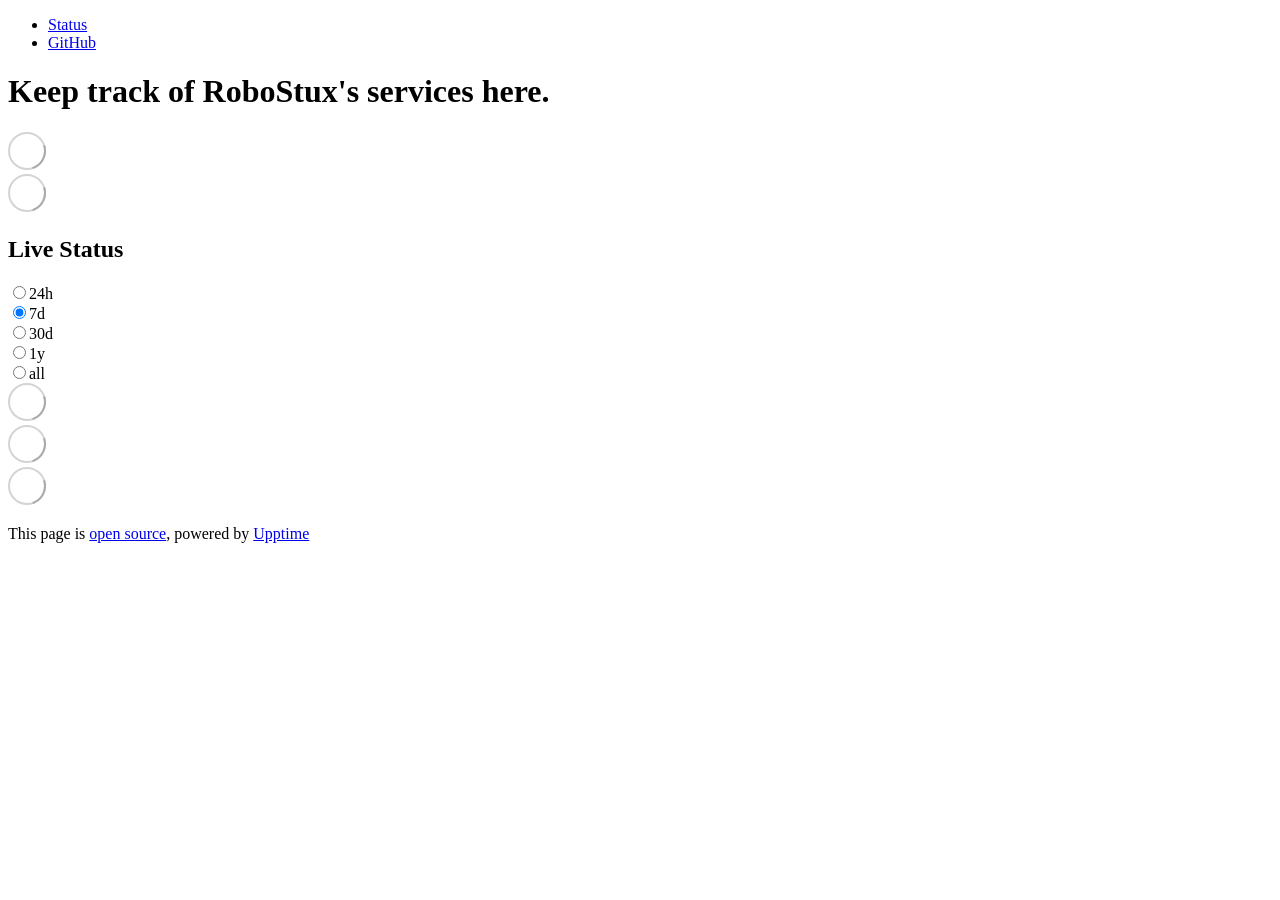
==== index.html @ 12361754 "deploy: b107f93c0b8b0681daf79c6cf3192566655a6060" ====
<!DOCTYPE html> <html lang=en> <head> <meta charset=utf-8> <meta content="width=device-width,initial-scale=1" name=viewport> <meta content=#333333 name=theme-color> <base href=/ > <link href=manifest.json rel=manifest crossorigin=use-credentials> <script>__SAPPER__={baseUrl:"",preloaded:[void 0,{}]};if('serviceWorker' in navigator)navigator.serviceWorker.register('/service-worker.js');(function(){try{eval("async function x(){}");var main="/client/client.5adba49a.js"}catch(e){main="/client/legacy/client.09b013ff.js"};var s=document.createElement("script");try{new Function("if(0)import('')")();s.src=main;s.type="module";s.crossOrigin="use-credentials";}catch(e){s.src="/client/shimport@2.0.5.js";s.setAttribute("data-main",main);}document.head.appendChild(s);}());</script> <link href=client/client-31a52aa5.css rel=stylesheet><link href=client/createOctokit-a85f76c7.css rel=stylesheet><link href=client/index-b0b6455a.css rel=stylesheet> <title>RoboStux Status</title> <script>// If `prefers-color-scheme` is not supported, fall back to light mode.
      // In this case, light.css will be downloaded with `highest` priority.
      if (typeof window !== "undefined" && typeof document !== "undefined" && "matchMedia" in window && window.matchMedia('(prefers-color-scheme: dark)').media === 'not all') {
        document.documentElement.style.display = 'none';
        document.head.insertAdjacentHTML(
          'beforeend',
          '<link rel="stylesheet" href={`${config.path}/themes/light.css`} onload="document.documentElement.style.display = \'\'">',
        );
      } </script> <link href=https://status.robo.st/themes/light.css rel=stylesheet media=(prefers-color-scheme:light)> <link href=https://status.robo.st/themes/dark.css rel=stylesheet media=(prefers-color-scheme:dark)><link href=https://status.robo.st/global.css rel=stylesheet><link href=https://raw.githubusercontent.com/upptime/upptime/master/assets/upptime-icon.svg rel=icon type=image/svg><link href=/logo-192.png rel=icon type=image/png> <link href=/client/client.5adba49a.js rel=modulepreload as=script crossorigin=use-credentials><link href=/client/client-31a52aa5.css rel=preload as=style><link href=/client/index.d46e1d52.js rel=modulepreload as=script crossorigin=use-credentials><link href=/client/createOctokit.42aec41c.js rel=modulepreload as=script crossorigin=use-credentials><link href=/client/inject_styles.803b7e80.js rel=modulepreload as=script crossorigin=use-credentials><link href=/client/createOctokit-a85f76c7.css rel=preload as=style><link href=/client/index-b0b6455a.css rel=preload as=style></head> <body> <div id=sapper> <nav class=svelte-a08hsz><div class="svelte-a08hsz container"> <ul class=svelte-a08hsz><li><a href=/ class=svelte-a08hsz target=_self aria-current=page>Status</a> <li><a href=https://github.com/RoboStux/Status class=svelte-a08hsz target=_self>GitHub</a> </li> </ul></div> </nav> <main class=container> <header class=svelte-ngkazm><h1>Keep track of RoboStux's services here.</h1> </header> <section class=svelte-8lnl4f><div class="svelte-68jxue loading"><svg class=svelte-68jxue height=38 stroke=#aaa width=38 xmlns=http://www.w3.org/2000/svg><g fill=none fill-rule=evenodd><g stroke-width=2 transform="translate(1 1)"><circle cx=18 cy=18 r=18 stroke-opacity=.5></circle><path d="M36 18c0-9.94-8.06-18-18-18"><animateTransform attributeName=transform dur=1s from="0 18 18" repeatCount=indefinite to="360 18 18" type=rotate></animateTransform></path></g></g></svg></div> </section> <section class=svelte-8lnl4f><div class="svelte-68jxue loading"><svg class=svelte-68jxue height=38 stroke=#aaa width=38 xmlns=http://www.w3.org/2000/svg><g fill=none fill-rule=evenodd><g stroke-width=2 transform="translate(1 1)"><circle cx=18 cy=18 r=18 stroke-opacity=.5></circle><path d="M36 18c0-9.94-8.06-18-18-18"><animateTransform attributeName=transform dur=1s from="0 18 18" repeatCount=indefinite to="360 18 18" type=rotate></animateTransform></path></g></g></svg></div> </section> <div class="svelte-fqsq6s f changed"><h2>Live Status</h2> <form class="svelte-fqsq6s f r"><div><input class=svelte-fqsq6s id=data_day name=d type=radio value=day><label class=svelte-fqsq6s for=data_day>24h</label></div> <div><input class=svelte-fqsq6s id=data_week name=d type=radio value=week checked><label class=svelte-fqsq6s for=data_week>7d</label></div> <div><input class=svelte-fqsq6s id=data_month name=d type=radio value=month><label class=svelte-fqsq6s for=data_month>30d</label></div> <div><input class=svelte-fqsq6s id=data_year name=d type=radio value=year><label class=svelte-fqsq6s for=data_year>1y</label></div> <div><input class=svelte-fqsq6s id=data_all name=d type=radio value=all><label class=svelte-fqsq6s for=data_all>all</label></div></form></div> <section class="svelte-fqsq6s live-status"><div class="svelte-68jxue loading"><svg class=svelte-68jxue height=38 stroke=#aaa width=38 xmlns=http://www.w3.org/2000/svg><g fill=none fill-rule=evenodd><g stroke-width=2 transform="translate(1 1)"><circle cx=18 cy=18 r=18 stroke-opacity=.5></circle><path d="M36 18c0-9.94-8.06-18-18-18"><animateTransform attributeName=transform dur=1s from="0 18 18" repeatCount=indefinite to="360 18 18" type=rotate></animateTransform></path></g></g></svg></div> </section> <section><div class="svelte-68jxue loading"><svg class=svelte-68jxue height=38 stroke=#aaa width=38 xmlns=http://www.w3.org/2000/svg><g fill=none fill-rule=evenodd><g stroke-width=2 transform="translate(1 1)"><circle cx=18 cy=18 r=18 stroke-opacity=.5></circle><path d="M36 18c0-9.94-8.06-18-18-18"><animateTransform attributeName=transform dur=1s from="0 18 18" repeatCount=indefinite to="360 18 18" type=rotate></animateTransform></path></g></g></svg></div> </section> <section><div class="svelte-68jxue loading"><svg class=svelte-68jxue height=38 stroke=#aaa width=38 xmlns=http://www.w3.org/2000/svg><g fill=none fill-rule=evenodd><g stroke-width=2 transform="translate(1 1)"><circle cx=18 cy=18 r=18 stroke-opacity=.5></circle><path d="M36 18c0-9.94-8.06-18-18-18"><animateTransform attributeName=transform dur=1s from="0 18 18" repeatCount=indefinite to="360 18 18" type=rotate></animateTransform></path></g></g></svg></div></section></main> <footer class=svelte-jbr799><p>This page is <a href=https://github.com/RoboStux/Status>open source</a>, powered by <a href=https://upptime.js.org>Upptime</a></p> </footer></div> <script> try {
        if (typeof window !== "undefined" && window.navigator && navigator.serviceWorker) {
          navigator.serviceWorker.getRegistrations().then(function (registrations) {
            for (let registration of registrations) {
              registration.unregister();
            }
          });
        }
        if (typeof window !== "undefined" && "caches" in window) {
          caches.keys().then(function (keyList) {
            return Promise.all(
              keyList.map(function (key) {
                return caches.delete(key);
              })
            );
          });
        }
      } catch (error) {} </script>
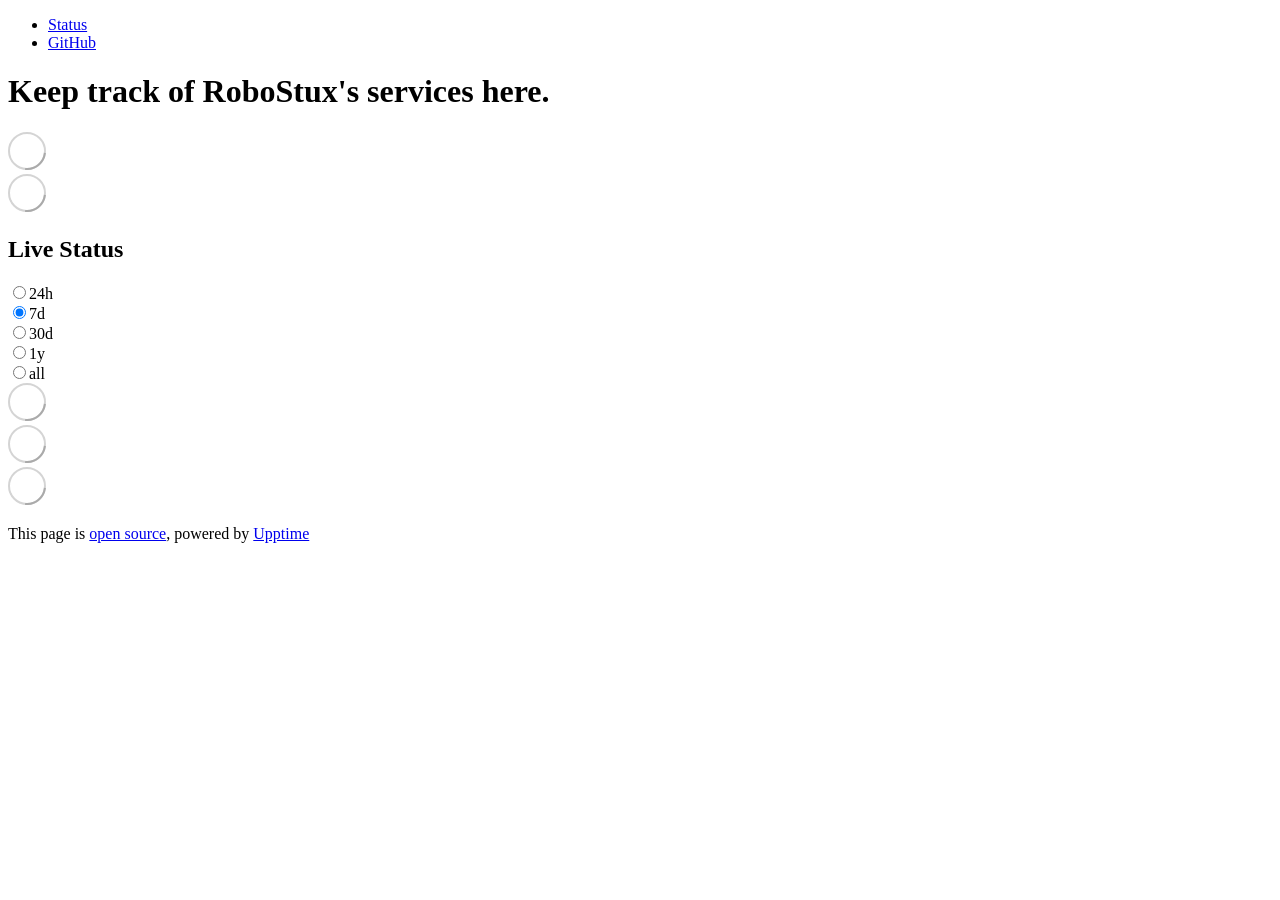
==== commit 74ba68cd: "deploy: e45d8a675919cbad58d8016c31dd81f20baa9544" ====
--- a/index.html
+++ b/index.html
@@ -1,4 +1,4 @@
-<!DOCTYPE html> <html lang=en> <head> <meta charset=utf-8> <meta content="width=device-width,initial-scale=1" name=viewport> <meta content=#333333 name=theme-color> <base href=/ > <link href=manifest.json rel=manifest crossorigin=use-credentials> <script>__SAPPER__={baseUrl:"",preloaded:[void 0,{}]};if('serviceWorker' in navigator)navigator.serviceWorker.register('/service-worker.js');(function(){try{eval("async function x(){}");var main="/client/client.5adba49a.js"}catch(e){main="/client/legacy/client.09b013ff.js"};var s=document.createElement("script");try{new Function("if(0)import('')")();s.src=main;s.type="module";s.crossOrigin="use-credentials";}catch(e){s.src="/client/shimport@2.0.5.js";s.setAttribute("data-main",main);}document.head.appendChild(s);}());</script> <link href=client/client-31a52aa5.css rel=stylesheet><link href=client/createOctokit-a85f76c7.css rel=stylesheet><link href=client/index-b0b6455a.css rel=stylesheet> <title>RoboStux Status</title> <script>// If `prefers-color-scheme` is not supported, fall back to light mode.
+<!DOCTYPE html> <html lang=en> <head> <meta charset=utf-8> <meta content="width=device-width,initial-scale=1" name=viewport> <meta content=#333333 name=theme-color> <base href=/ > <link href=manifest.json rel=manifest crossorigin=use-credentials> <script>__SAPPER__={baseUrl:"",preloaded:[void 0,{}]};if('serviceWorker' in navigator)navigator.serviceWorker.register('/service-worker.js');(function(){try{eval("async function x(){}");var main="/client/client.aa50fcfb.js"}catch(e){main="/client/legacy/client.f6a765f2.js"};var s=document.createElement("script");try{new Function("if(0)import('')")();s.src=main;s.type="module";s.crossOrigin="use-credentials";}catch(e){s.src="/client/shimport@2.0.5.js";s.setAttribute("data-main",main);}document.head.appendChild(s);}());</script> <link href=client/client-31a52aa5.css rel=stylesheet><link href=client/createOctokit-a85f76c7.css rel=stylesheet><link href=client/index-b0b6455a.css rel=stylesheet> <title>RoboStux Status</title> <script>// If `prefers-color-scheme` is not supported, fall back to light mode.
       // In this case, light.css will be downloaded with `highest` priority.
       if (typeof window !== "undefined" && typeof document !== "undefined" && "matchMedia" in window && window.matchMedia('(prefers-color-scheme: dark)').media === 'not all') {
         document.documentElement.style.display = 'none';
@@ -6,7 +6,7 @@
           'beforeend',
           '<link rel="stylesheet" href={`${config.path}/themes/light.css`} onload="document.documentElement.style.display = \'\'">',
         );
-      } </script> <link href=https://status.robo.st/themes/light.css rel=stylesheet media=(prefers-color-scheme:light)> <link href=https://status.robo.st/themes/dark.css rel=stylesheet media=(prefers-color-scheme:dark)><link href=https://status.robo.st/global.css rel=stylesheet><link href=https://raw.githubusercontent.com/upptime/upptime/master/assets/upptime-icon.svg rel=icon type=image/svg><link href=/logo-192.png rel=icon type=image/png> <link href=/client/client.5adba49a.js rel=modulepreload as=script crossorigin=use-credentials><link href=/client/client-31a52aa5.css rel=preload as=style><link href=/client/index.d46e1d52.js rel=modulepreload as=script crossorigin=use-credentials><link href=/client/createOctokit.42aec41c.js rel=modulepreload as=script crossorigin=use-credentials><link href=/client/inject_styles.803b7e80.js rel=modulepreload as=script crossorigin=use-credentials><link href=/client/createOctokit-a85f76c7.css rel=preload as=style><link href=/client/index-b0b6455a.css rel=preload as=style></head> <body> <div id=sapper> <nav class=svelte-a08hsz><div class="svelte-a08hsz container"> <ul class=svelte-a08hsz><li><a href=/ class=svelte-a08hsz target=_self aria-current=page>Status</a> <li><a href=https://github.com/RoboStux/Status class=svelte-a08hsz target=_self>GitHub</a> </li> </ul></div> </nav> <main class=container> <header class=svelte-ngkazm><h1>Keep track of RoboStux's services here.</h1> </header> <section class=svelte-8lnl4f><div class="svelte-68jxue loading"><svg class=svelte-68jxue height=38 stroke=#aaa width=38 xmlns=http://www.w3.org/2000/svg><g fill=none fill-rule=evenodd><g stroke-width=2 transform="translate(1 1)"><circle cx=18 cy=18 r=18 stroke-opacity=.5></circle><path d="M36 18c0-9.94-8.06-18-18-18"><animateTransform attributeName=transform dur=1s from="0 18 18" repeatCount=indefinite to="360 18 18" type=rotate></animateTransform></path></g></g></svg></div> </section> <section class=svelte-8lnl4f><div class="svelte-68jxue loading"><svg class=svelte-68jxue height=38 stroke=#aaa width=38 xmlns=http://www.w3.org/2000/svg><g fill=none fill-rule=evenodd><g stroke-width=2 transform="translate(1 1)"><circle cx=18 cy=18 r=18 stroke-opacity=.5></circle><path d="M36 18c0-9.94-8.06-18-18-18"><animateTransform attributeName=transform dur=1s from="0 18 18" repeatCount=indefinite to="360 18 18" type=rotate></animateTransform></path></g></g></svg></div> </section> <div class="svelte-fqsq6s f changed"><h2>Live Status</h2> <form class="svelte-fqsq6s f r"><div><input class=svelte-fqsq6s id=data_day name=d type=radio value=day><label class=svelte-fqsq6s for=data_day>24h</label></div> <div><input class=svelte-fqsq6s id=data_week name=d type=radio value=week checked><label class=svelte-fqsq6s for=data_week>7d</label></div> <div><input class=svelte-fqsq6s id=data_month name=d type=radio value=month><label class=svelte-fqsq6s for=data_month>30d</label></div> <div><input class=svelte-fqsq6s id=data_year name=d type=radio value=year><label class=svelte-fqsq6s for=data_year>1y</label></div> <div><input class=svelte-fqsq6s id=data_all name=d type=radio value=all><label class=svelte-fqsq6s for=data_all>all</label></div></form></div> <section class="svelte-fqsq6s live-status"><div class="svelte-68jxue loading"><svg class=svelte-68jxue height=38 stroke=#aaa width=38 xmlns=http://www.w3.org/2000/svg><g fill=none fill-rule=evenodd><g stroke-width=2 transform="translate(1 1)"><circle cx=18 cy=18 r=18 stroke-opacity=.5></circle><path d="M36 18c0-9.94-8.06-18-18-18"><animateTransform attributeName=transform dur=1s from="0 18 18" repeatCount=indefinite to="360 18 18" type=rotate></animateTransform></path></g></g></svg></div> </section> <section><div class="svelte-68jxue loading"><svg class=svelte-68jxue height=38 stroke=#aaa width=38 xmlns=http://www.w3.org/2000/svg><g fill=none fill-rule=evenodd><g stroke-width=2 transform="translate(1 1)"><circle cx=18 cy=18 r=18 stroke-opacity=.5></circle><path d="M36 18c0-9.94-8.06-18-18-18"><animateTransform attributeName=transform dur=1s from="0 18 18" repeatCount=indefinite to="360 18 18" type=rotate></animateTransform></path></g></g></svg></div> </section> <section><div class="svelte-68jxue loading"><svg class=svelte-68jxue height=38 stroke=#aaa width=38 xmlns=http://www.w3.org/2000/svg><g fill=none fill-rule=evenodd><g stroke-width=2 transform="translate(1 1)"><circle cx=18 cy=18 r=18 stroke-opacity=.5></circle><path d="M36 18c0-9.94-8.06-18-18-18"><animateTransform attributeName=transform dur=1s from="0 18 18" repeatCount=indefinite to="360 18 18" type=rotate></animateTransform></path></g></g></svg></div></section></main> <footer class=svelte-jbr799><p>This page is <a href=https://github.com/RoboStux/Status>open source</a>, powered by <a href=https://upptime.js.org>Upptime</a></p> </footer></div> <script> try {
+      } </script> <link href=https://status.robo.st/themes/light.css rel=stylesheet media=(prefers-color-scheme:light)> <link href=https://status.robo.st/themes/dark.css rel=stylesheet media=(prefers-color-scheme:dark)><link href=https://status.robo.st/global.css rel=stylesheet><link href=https://raw.githubusercontent.com/upptime/upptime/master/assets/upptime-icon.svg rel=icon type=image/svg><link href=/logo-192.png rel=icon type=image/png> <link href=/client/client.aa50fcfb.js rel=modulepreload as=script crossorigin=use-credentials><link href=/client/client-31a52aa5.css rel=preload as=style><link href=/client/index.85b0f73d.js rel=modulepreload as=script crossorigin=use-credentials><link href=/client/createOctokit.2bb33832.js rel=modulepreload as=script crossorigin=use-credentials><link href=/client/inject_styles.803b7e80.js rel=modulepreload as=script crossorigin=use-credentials><link href=/client/createOctokit-a85f76c7.css rel=preload as=style><link href=/client/index-b0b6455a.css rel=preload as=style></head> <body> <div id=sapper> <nav class=svelte-a08hsz><div class="svelte-a08hsz container"> <ul class=svelte-a08hsz><li><a href=/ class=svelte-a08hsz target=_self aria-current=page>Status</a> <li><a href=https://github.com/RoboStux/Status class=svelte-a08hsz target=_self>GitHub</a> </li> </ul></div> </nav> <main class=container> <header class=svelte-ngkazm><h1>Keep track of RoboStux's services here.</h1> </header> <section class=svelte-8lnl4f><div class="svelte-68jxue loading"><svg class=svelte-68jxue height=38 stroke=#aaa width=38 xmlns=http://www.w3.org/2000/svg><g fill=none fill-rule=evenodd><g stroke-width=2 transform="translate(1 1)"><circle cx=18 cy=18 r=18 stroke-opacity=.5></circle><path d="M36 18c0-9.94-8.06-18-18-18"><animateTransform attributeName=transform dur=1s from="0 18 18" repeatCount=indefinite to="360 18 18" type=rotate></animateTransform></path></g></g></svg></div> </section> <section class=svelte-8lnl4f><div class="svelte-68jxue loading"><svg class=svelte-68jxue height=38 stroke=#aaa width=38 xmlns=http://www.w3.org/2000/svg><g fill=none fill-rule=evenodd><g stroke-width=2 transform="translate(1 1)"><circle cx=18 cy=18 r=18 stroke-opacity=.5></circle><path d="M36 18c0-9.94-8.06-18-18-18"><animateTransform attributeName=transform dur=1s from="0 18 18" repeatCount=indefinite to="360 18 18" type=rotate></animateTransform></path></g></g></svg></div> </section> <div class="svelte-fqsq6s f changed"><h2>Live Status</h2> <form class="svelte-fqsq6s f r"><div><input class=svelte-fqsq6s id=data_day name=d type=radio value=day><label class=svelte-fqsq6s for=data_day>24h</label></div> <div><input class=svelte-fqsq6s id=data_week name=d type=radio value=week checked><label class=svelte-fqsq6s for=data_week>7d</label></div> <div><input class=svelte-fqsq6s id=data_month name=d type=radio value=month><label class=svelte-fqsq6s for=data_month>30d</label></div> <div><input class=svelte-fqsq6s id=data_year name=d type=radio value=year><label class=svelte-fqsq6s for=data_year>1y</label></div> <div><input class=svelte-fqsq6s id=data_all name=d type=radio value=all><label class=svelte-fqsq6s for=data_all>all</label></div></form></div> <section class="svelte-fqsq6s live-status"><div class="svelte-68jxue loading"><svg class=svelte-68jxue height=38 stroke=#aaa width=38 xmlns=http://www.w3.org/2000/svg><g fill=none fill-rule=evenodd><g stroke-width=2 transform="translate(1 1)"><circle cx=18 cy=18 r=18 stroke-opacity=.5></circle><path d="M36 18c0-9.94-8.06-18-18-18"><animateTransform attributeName=transform dur=1s from="0 18 18" repeatCount=indefinite to="360 18 18" type=rotate></animateTransform></path></g></g></svg></div> </section> <section><div class="svelte-68jxue loading"><svg class=svelte-68jxue height=38 stroke=#aaa width=38 xmlns=http://www.w3.org/2000/svg><g fill=none fill-rule=evenodd><g stroke-width=2 transform="translate(1 1)"><circle cx=18 cy=18 r=18 stroke-opacity=.5></circle><path d="M36 18c0-9.94-8.06-18-18-18"><animateTransform attributeName=transform dur=1s from="0 18 18" repeatCount=indefinite to="360 18 18" type=rotate></animateTransform></path></g></g></svg></div> </section> <section><div class="svelte-68jxue loading"><svg class=svelte-68jxue height=38 stroke=#aaa width=38 xmlns=http://www.w3.org/2000/svg><g fill=none fill-rule=evenodd><g stroke-width=2 transform="translate(1 1)"><circle cx=18 cy=18 r=18 stroke-opacity=.5></circle><path d="M36 18c0-9.94-8.06-18-18-18"><animateTransform attributeName=transform dur=1s from="0 18 18" repeatCount=indefinite to="360 18 18" type=rotate></animateTransform></path></g></g></svg></div></section></main> <footer class=svelte-jbr799><p>This page is <a href=https://github.com/RoboStux/Status>open source</a>, powered by <a href=https://upptime.js.org>Upptime</a></p> </footer></div> <script> try {
         if (typeof window !== "undefined" && window.navigator && navigator.serviceWorker) {
           navigator.serviceWorker.getRegistrations().then(function (registrations) {
             for (let registration of registrations) {
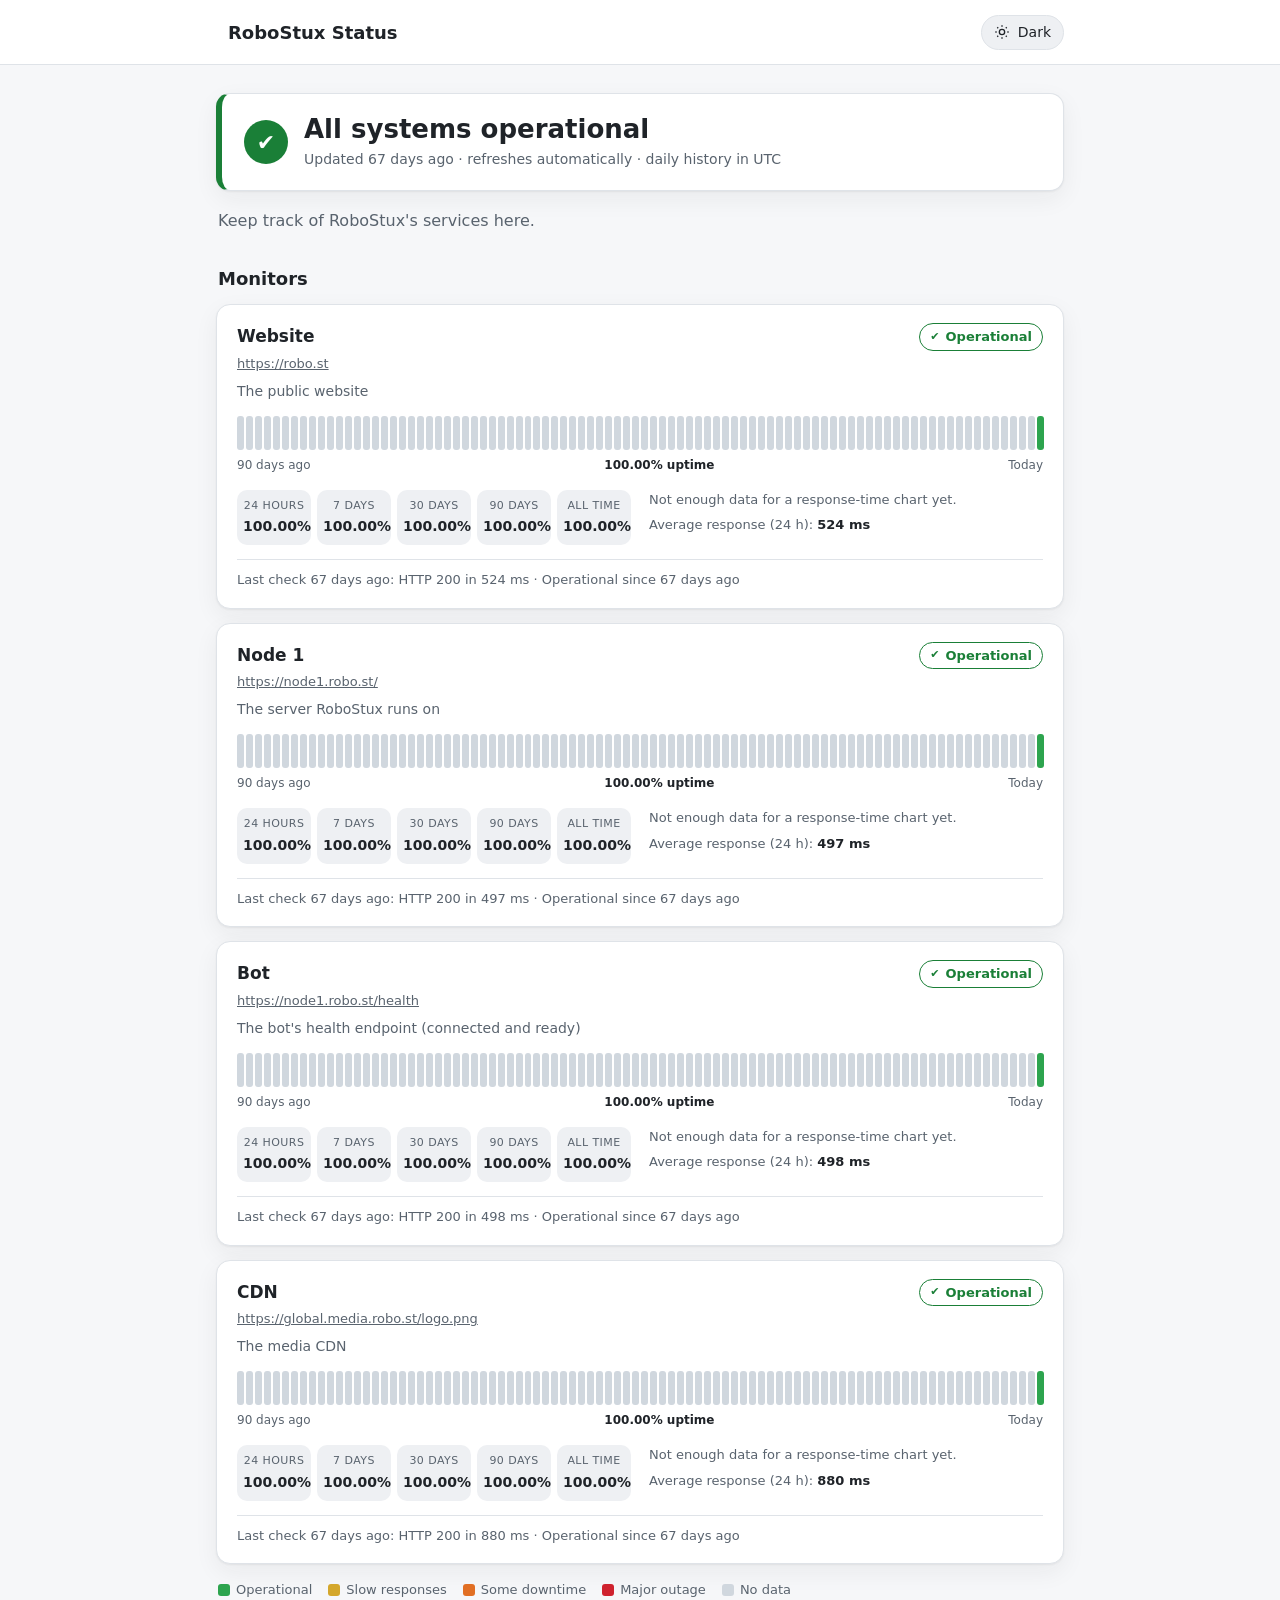
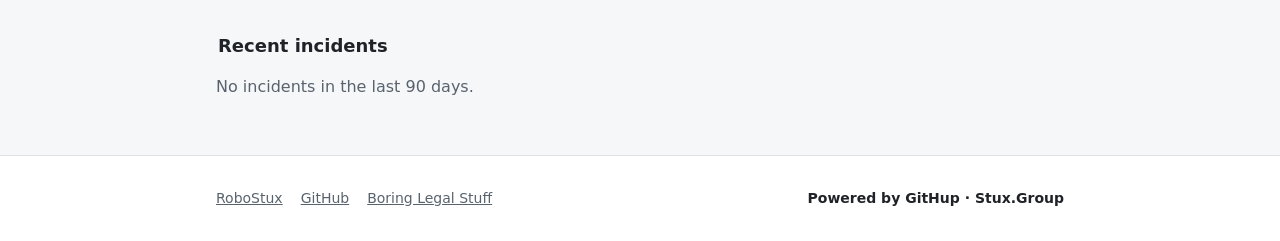
==== commit dcc0a270: "GitHup: publish status page" ====
--- a/index.html
+++ b/index.html
@@ -1,26 +1,1044 @@
-<!DOCTYPE html> <html lang=en> <head> <meta charset=utf-8> <meta content="width=device-width,initial-scale=1" name=viewport> <meta content=#333333 name=theme-color> <base href=/ > <link href=manifest.json rel=manifest crossorigin=use-credentials> <script>__SAPPER__={baseUrl:"",preloaded:[void 0,{}]};if('serviceWorker' in navigator)navigator.serviceWorker.register('/service-worker.js');(function(){try{eval("async function x(){}");var main="/client/client.aa50fcfb.js"}catch(e){main="/client/legacy/client.f6a765f2.js"};var s=document.createElement("script");try{new Function("if(0)import('')")();s.src=main;s.type="module";s.crossOrigin="use-credentials";}catch(e){s.src="/client/shimport@2.0.5.js";s.setAttribute("data-main",main);}document.head.appendChild(s);}());</script> <link href=client/client-31a52aa5.css rel=stylesheet><link href=client/createOctokit-a85f76c7.css rel=stylesheet><link href=client/index-b0b6455a.css rel=stylesheet> <title>RoboStux Status</title> <script>// If `prefers-color-scheme` is not supported, fall back to light mode.
-      // In this case, light.css will be downloaded with `highest` priority.
-      if (typeof window !== "undefined" && typeof document !== "undefined" && "matchMedia" in window && window.matchMedia('(prefers-color-scheme: dark)').media === 'not all') {
-        document.documentElement.style.display = 'none';
-        document.head.insertAdjacentHTML(
-          'beforeend',
-          '<link rel="stylesheet" href={`${config.path}/themes/light.css`} onload="document.documentElement.style.display = \'\'">',
-        );
-      } </script> <link href=https://status.robo.st/themes/light.css rel=stylesheet media=(prefers-color-scheme:light)> <link href=https://status.robo.st/themes/dark.css rel=stylesheet media=(prefers-color-scheme:dark)><link href=https://status.robo.st/global.css rel=stylesheet><link href=https://raw.githubusercontent.com/upptime/upptime/master/assets/upptime-icon.svg rel=icon type=image/svg><link href=/logo-192.png rel=icon type=image/png> <link href=/client/client.aa50fcfb.js rel=modulepreload as=script crossorigin=use-credentials><link href=/client/client-31a52aa5.css rel=preload as=style><link href=/client/index.85b0f73d.js rel=modulepreload as=script crossorigin=use-credentials><link href=/client/createOctokit.2bb33832.js rel=modulepreload as=script crossorigin=use-credentials><link href=/client/inject_styles.803b7e80.js rel=modulepreload as=script crossorigin=use-credentials><link href=/client/createOctokit-a85f76c7.css rel=preload as=style><link href=/client/index-b0b6455a.css rel=preload as=style></head> <body> <div id=sapper> <nav class=svelte-a08hsz><div class="svelte-a08hsz container"> <ul class=svelte-a08hsz><li><a href=/ class=svelte-a08hsz target=_self aria-current=page>Status</a> <li><a href=https://github.com/RoboStux/Status class=svelte-a08hsz target=_self>GitHub</a> </li> </ul></div> </nav> <main class=container> <header class=svelte-ngkazm><h1>Keep track of RoboStux's services here.</h1> </header> <section class=svelte-8lnl4f><div class="svelte-68jxue loading"><svg class=svelte-68jxue height=38 stroke=#aaa width=38 xmlns=http://www.w3.org/2000/svg><g fill=none fill-rule=evenodd><g stroke-width=2 transform="translate(1 1)"><circle cx=18 cy=18 r=18 stroke-opacity=.5></circle><path d="M36 18c0-9.94-8.06-18-18-18"><animateTransform attributeName=transform dur=1s from="0 18 18" repeatCount=indefinite to="360 18 18" type=rotate></animateTransform></path></g></g></svg></div> </section> <section class=svelte-8lnl4f><div class="svelte-68jxue loading"><svg class=svelte-68jxue height=38 stroke=#aaa width=38 xmlns=http://www.w3.org/2000/svg><g fill=none fill-rule=evenodd><g stroke-width=2 transform="translate(1 1)"><circle cx=18 cy=18 r=18 stroke-opacity=.5></circle><path d="M36 18c0-9.94-8.06-18-18-18"><animateTransform attributeName=transform dur=1s from="0 18 18" repeatCount=indefinite to="360 18 18" type=rotate></animateTransform></path></g></g></svg></div> </section> <div class="svelte-fqsq6s f changed"><h2>Live Status</h2> <form class="svelte-fqsq6s f r"><div><input class=svelte-fqsq6s id=data_day name=d type=radio value=day><label class=svelte-fqsq6s for=data_day>24h</label></div> <div><input class=svelte-fqsq6s id=data_week name=d type=radio value=week checked><label class=svelte-fqsq6s for=data_week>7d</label></div> <div><input class=svelte-fqsq6s id=data_month name=d type=radio value=month><label class=svelte-fqsq6s for=data_month>30d</label></div> <div><input class=svelte-fqsq6s id=data_year name=d type=radio value=year><label class=svelte-fqsq6s for=data_year>1y</label></div> <div><input class=svelte-fqsq6s id=data_all name=d type=radio value=all><label class=svelte-fqsq6s for=data_all>all</label></div></form></div> <section class="svelte-fqsq6s live-status"><div class="svelte-68jxue loading"><svg class=svelte-68jxue height=38 stroke=#aaa width=38 xmlns=http://www.w3.org/2000/svg><g fill=none fill-rule=evenodd><g stroke-width=2 transform="translate(1 1)"><circle cx=18 cy=18 r=18 stroke-opacity=.5></circle><path d="M36 18c0-9.94-8.06-18-18-18"><animateTransform attributeName=transform dur=1s from="0 18 18" repeatCount=indefinite to="360 18 18" type=rotate></animateTransform></path></g></g></svg></div> </section> <section><div class="svelte-68jxue loading"><svg class=svelte-68jxue height=38 stroke=#aaa width=38 xmlns=http://www.w3.org/2000/svg><g fill=none fill-rule=evenodd><g stroke-width=2 transform="translate(1 1)"><circle cx=18 cy=18 r=18 stroke-opacity=.5></circle><path d="M36 18c0-9.94-8.06-18-18-18"><animateTransform attributeName=transform dur=1s from="0 18 18" repeatCount=indefinite to="360 18 18" type=rotate></animateTransform></path></g></g></svg></div> </section> <section><div class="svelte-68jxue loading"><svg class=svelte-68jxue height=38 stroke=#aaa width=38 xmlns=http://www.w3.org/2000/svg><g fill=none fill-rule=evenodd><g stroke-width=2 transform="translate(1 1)"><circle cx=18 cy=18 r=18 stroke-opacity=.5></circle><path d="M36 18c0-9.94-8.06-18-18-18"><animateTransform attributeName=transform dur=1s from="0 18 18" repeatCount=indefinite to="360 18 18" type=rotate></animateTransform></path></g></g></svg></div></section></main> <footer class=svelte-jbr799><p>This page is <a href=https://github.com/RoboStux/Status>open source</a>, powered by <a href=https://upptime.js.org>Upptime</a></p> </footer></div> <script> try {
-        if (typeof window !== "undefined" && window.navigator && navigator.serviceWorker) {
-          navigator.serviceWorker.getRegistrations().then(function (registrations) {
-            for (let registration of registrations) {
-              registration.unregister();
-            }
-          });
-        }
-        if (typeof window !== "undefined" && "caches" in window) {
-          caches.keys().then(function (keyList) {
-            return Promise.all(
-              keyList.map(function (key) {
-                return caches.delete(key);
-              })
-            );
-          });
-        }
-      } catch (error) {} </script> +<!doctype html>
+<html lang="en">
+<head>
+<meta charset="utf-8">
+<meta name="viewport" content="width=device-width, initial-scale=1">
+<meta http-equiv="Content-Security-Policy" content="default-src 'none'; img-src 'self' https: data:; style-src 'unsafe-inline'; script-src 'unsafe-inline'; connect-src 'self' https://raw.githubusercontent.com; base-uri 'none'; form-action 'none'">
+<title>RoboStux Status</title>
+<meta name="description" content="Keep track of RoboStux&#x27;s services here.">
+<meta name="theme-color" content="#a349a4">
+<meta name="generator" content="GitHup 1.0.0">
+<link rel="icon" href="https://global.media.robo.st/icon.png">
+<script>(function(){try{var t=localStorage.getItem('githup-theme');if(t==='light'||t==='dark')document.documentElement.setAttribute('data-theme',t);}catch(e){}})();</script>
+<style>
+:root{
+  --bg:#f6f7f9; --bg-soft:#eef0f3; --card:#ffffff; --border:#dfe3e8; --text:#1f2328; --muted:#59636e;
+  --accent:#a349a4; --accent-strong:#a349a4; --on-accent:#ffffff; --accent-soft:#f0e2f0;
+  --up:#1a7f37; --degraded:#9a6700; --down:#cf222e; --unknown:#6e7781;
+  --lvl-ok:#2da44e; --lvl-degraded:#d4a72c; --lvl-minor:#e16f24; --lvl-major:#cf222e; --lvl-none:#d0d7de;
+  --shadow:0 1px 2px rgba(31,35,40,.06), 0 8px 24px rgba(31,35,40,.06);
+  --radius:14px; color-scheme: light;
+  --font: system-ui, -apple-system, "Segoe UI", Roboto, "Helvetica Neue", Arial, sans-serif;
+}
+@media (prefers-color-scheme: dark){ :root:not([data-theme="light"]){ 
+  --bg:#0d1117; --bg-soft:#151b23; --card:#161b22; --border:#2a313c; --text:#e6edf3; --muted:#9198a1;
+  --accent:#b56db6; --accent-strong:#b56db6; --on-accent:#111111; --accent-soft:#392d43;
+  --up:#3fb950; --degraded:#d29922; --down:#f85149; --unknown:#8b949e;
+  --lvl-ok:#2ea043; --lvl-degraded:#bb8009; --lvl-minor:#db6d28; --lvl-major:#da3633; --lvl-none:#30363d;
+  --shadow:0 1px 0 rgba(255,255,255,.03), 0 8px 24px rgba(0,0,0,.35);
+  color-scheme: dark;
+ } }
+:root[data-theme="dark"]{ 
+  --bg:#0d1117; --bg-soft:#151b23; --card:#161b22; --border:#2a313c; --text:#e6edf3; --muted:#9198a1;
+  --accent:#b56db6; --accent-strong:#b56db6; --on-accent:#111111; --accent-soft:#392d43;
+  --up:#3fb950; --degraded:#d29922; --down:#f85149; --unknown:#8b949e;
+  --lvl-ok:#2ea043; --lvl-degraded:#bb8009; --lvl-minor:#db6d28; --lvl-major:#da3633; --lvl-none:#30363d;
+  --shadow:0 1px 0 rgba(255,255,255,.03), 0 8px 24px rgba(0,0,0,.35);
+  color-scheme: dark;
+ }
+*,*::before,*::after{box-sizing:border-box}
+html{-webkit-text-size-adjust:100%}
+body{margin:0;background:var(--bg);color:var(--text);font:16px/1.5 var(--font);min-height:100vh;display:flex;flex-direction:column}
+a{color:var(--accent-strong)}
+a:hover{text-decoration-thickness:2px}
+:focus-visible{outline:3px solid var(--accent);outline-offset:2px;border-radius:4px}
+.sr-only{position:absolute;width:1px;height:1px;padding:0;margin:-1px;overflow:hidden;clip:rect(0,0,0,0);white-space:nowrap;border:0}
+.skip{position:absolute;left:-999px;top:8px;background:var(--card);color:var(--text);padding:8px 12px;border-radius:8px;z-index:10}
+.skip:focus{left:8px}
+.wrap{width:100%;max-width:880px;margin:0 auto;padding:0 16px}
+.dev-banner{background:repeating-linear-gradient(135deg,#ffd33d,#ffd33d 12px,#f0b400 12px,#f0b400 24px);color:#1f2328;text-align:center;font-weight:700;font-size:14px;padding:6px 16px}
+.top{border-bottom:1px solid var(--border);background:var(--card)}
+.top .wrap{display:flex;align-items:center;justify-content:space-between;gap:12px;min-height:64px}
+.brand{display:flex;align-items:center;gap:12px;color:var(--text);text-decoration:none;font-weight:700;font-size:18px;min-width:0}
+.brand img{height:36px;width:auto;max-width:180px;object-fit:contain}
+.brand span{overflow:hidden;text-overflow:ellipsis;white-space:nowrap}
+.theme-toggle{display:inline-flex;align-items:center;gap:8px;border:1px solid var(--border);background:var(--bg-soft);color:var(--text);border-radius:999px;padding:6px 12px;font:inherit;font-size:14px;cursor:pointer}
+.theme-toggle:hover{border-color:var(--accent)}
+.theme-toggle svg{width:16px;height:16px}
+main.wrap{flex:1;padding-top:28px;padding-bottom:40px}
+.hero{display:flex;align-items:center;gap:16px;padding:20px 22px;border-radius:var(--radius);background:var(--card);border:1px solid var(--border);box-shadow:var(--shadow);border-left:6px solid var(--unknown)}
+.hero h1{margin:0;font-size:clamp(20px,3.6vw,26px);line-height:1.2}
+.hero p{margin:4px 0 0;color:var(--muted);font-size:14px}
+.hero-icon{flex:none;display:grid;place-items:center;width:44px;height:44px;border-radius:50%;color:#fff;font-size:22px;background:var(--unknown)}
+.hero.st-up{border-left-color:var(--up)} .hero.st-up .hero-icon{background:var(--up)}
+.hero.st-degraded,.hero.st-partial{border-left-color:var(--degraded)} .hero.st-degraded .hero-icon,.hero.st-partial .hero-icon{background:var(--degraded)}
+.hero.st-down{border-left-color:var(--down)} .hero.st-down .hero-icon{background:var(--down)}
+.intro{color:var(--muted);margin:18px 2px 0}
+h2{font-size:18px;margin:32px 2px 12px}
+.monitors,.inc-list{list-style:none;margin:0;padding:0;display:grid;gap:14px}
+.card{background:var(--card);border:1px solid var(--border);border-radius:var(--radius);padding:18px 20px;box-shadow:var(--shadow)}
+.card-head{display:flex;align-items:center;justify-content:space-between;gap:12px;flex-wrap:wrap}
+.card h3{margin:0;font-size:17px}
+.m-url{display:inline-block;margin-top:2px;color:var(--muted);font-size:13px;word-break:break-all}
+.m-desc{margin:6px 0 0;color:var(--muted);font-size:14px}
+.m-incident{margin:8px 0 0;font-size:14px;font-weight:600}
+.m-incident a{color:var(--down)}
+.pill{display:inline-flex;align-items:center;gap:6px;font-size:13px;font-weight:600;padding:3px 10px;border-radius:999px;border:1px solid currentColor;white-space:nowrap}
+.pill.st-up{color:var(--up)} .pill.st-degraded{color:var(--degraded)} .pill.st-down{color:var(--down)} .pill.st-unknown{color:var(--unknown)}
+.pill-icon{font-size:11px}
+.history{margin-top:14px}
+.bars{list-style:none;margin:0;padding:0;display:flex;gap:2px;height:34px;align-items:stretch}
+.bar{flex:1 1 0;min-width:0;border-radius:3px;background:var(--lvl-none);cursor:default;transition:transform .12s ease,opacity .12s}
+.bar:hover,.bar:focus{transform:scaleY(1.12);outline-offset:1px}
+.bar.lvl-ok{background:var(--lvl-ok)} .bar.lvl-degraded{background:var(--lvl-degraded)}
+.bar.lvl-minor{background:var(--lvl-minor)} .bar.lvl-major{background:var(--lvl-major)}
+.bar-scale{display:flex;justify-content:space-between;color:var(--muted);font-size:12px;margin-top:6px}
+.bar-scale-mid{color:var(--text);font-weight:600}
+.card-foot{display:grid;grid-template-columns:1fr 1fr;gap:18px;margin-top:16px;align-items:start}
+.uptimes{display:grid;grid-template-columns:repeat(5,1fr);gap:6px;margin:0}
+.uptimes div{background:var(--bg-soft);border-radius:10px;padding:8px 6px;text-align:center;min-width:0}
+.uptimes dt{font-size:11px;color:var(--muted);text-transform:uppercase;letter-spacing:.04em}
+.uptimes dd{margin:2px 0 0;font-weight:700;font-size:14px;font-variant-numeric:tabular-nums}
+.spark{margin:0}
+.spark svg{display:block;width:100%;height:44px}
+.spark-line{fill:none;stroke:var(--accent);stroke-width:1.8;vector-effect:non-scaling-stroke;stroke-linejoin:round;stroke-linecap:round}
+.spark-area{fill:var(--accent-soft)}
+.spark-dot{fill:var(--accent)}
+.spark figcaption{display:flex;justify-content:space-between;gap:8px;font-size:12px;color:var(--muted);margin-top:4px;flex-wrap:wrap}
+.spark-empty{margin:0;color:var(--muted);font-size:13px}
+.avg{margin:6px 0 0;font-size:13px;color:var(--muted)}
+.avg strong{color:var(--text)}
+.last{margin:14px 0 0;font-size:13px;color:var(--muted);border-top:1px solid var(--border);padding-top:10px}
+.legend{display:flex;flex-wrap:wrap;gap:8px 16px;margin:16px 2px 0;padding:0;list-style:none;font-size:13px;color:var(--muted)}
+.legend li{display:inline-flex;align-items:center;gap:6px}
+.swatch{width:12px;height:12px;border-radius:3px;display:inline-block;background:var(--lvl-none)}
+.swatch.lvl-ok{background:var(--lvl-ok)} .swatch.lvl-degraded{background:var(--lvl-degraded)} .swatch.lvl-minor{background:var(--lvl-minor)} .swatch.lvl-major{background:var(--lvl-major)}
+.inc{background:var(--card);border:1px solid var(--border);border-radius:12px;padding:14px 16px}
+.inc-open{border-left:5px solid var(--down)}
+.inc-head{display:flex;justify-content:space-between;gap:12px;align-items:center;flex-wrap:wrap}
+.inc-head a{font-weight:600;color:var(--text)}
+.inc-meta{margin:6px 0 0;color:var(--muted);font-size:13px}
+.inc-mon{display:inline-block;background:var(--accent-soft);color:var(--text);border-radius:6px;padding:0 6px;margin-right:8px;font-weight:600}
+.muted{color:var(--muted)}
+footer{border-top:1px solid var(--border);background:var(--card);font-size:14px;color:var(--muted)}
+footer .wrap{display:flex;flex-wrap:wrap;gap:8px 20px;justify-content:space-between;align-items:center;padding-top:18px;padding-bottom:18px}
+footer nav ul{list-style:none;display:flex;flex-wrap:wrap;gap:6px 18px;margin:0;padding:0}
+footer a{color:var(--muted)}
+footer a:hover{color:var(--accent-strong)}
+.powered a{color:var(--text);font-weight:600;text-decoration:none}
+.powered a:hover{text-decoration:underline}
+#tip{position:fixed;z-index:20;pointer-events:none;max-width:260px;background:var(--text);color:var(--bg);font-size:12px;line-height:1.45;padding:8px 10px;border-radius:8px;white-space:pre-line;box-shadow:0 6px 18px rgba(0,0,0,.25)}
+#tip[hidden]{display:none}
+@media (max-width:720px){
+  .card-foot{grid-template-columns:1fr}
+  .bars{gap:1px;height:30px}
+  .bar{border-radius:2px}
+}
+@media (max-width:480px){
+  .uptimes{grid-template-columns:repeat(3,1fr)}
+  .hero{padding:16px}
+  .theme-toggle .tt-text{display:none}
+  .card{padding:16px}
+}
+@media (prefers-reduced-motion:reduce){*{transition:none!important}}
+</style>
+</head>
+<body>
+<a class="skip" href="#main">Skip to content</a>
+
+<header class="top">
+  <div class="wrap">
+    <a class="brand" href="./"><img src="https://global.media.robo.st/logo.png" alt=""><span>RoboStux Status</span></a>
+    <button type="button" class="theme-toggle" id="theme-toggle" aria-pressed="false" aria-label="Toggle dark theme"><svg viewBox="0 0 24 24" aria-hidden="true" fill="none" stroke="currentColor" stroke-width="2"><circle cx="12" cy="12" r="4"/><path d="M12 2v2M12 20v2M4.9 4.9l1.4 1.4M17.7 17.7l1.4 1.4M2 12h2M20 12h2M4.9 19.1l1.4-1.4M17.7 6.3l1.4-1.4"/></svg><span class="tt-text">Dark</span></button>
+  </div>
+</header>
+<main id="main" class="wrap">
+  <section id="hero" class="hero st-up" role="status" aria-live="polite" aria-atomic="true">
+    <span class="hero-icon" aria-hidden="true">✔</span>
+    <div>
+      <h1 id="overall-text">All systems operational</h1>
+      <p>Updated <time id="updated" datetime="2026-09-29T12:16:04Z" data-ts="1790684164">2026-09-29 12:16 UTC</time> · refreshes automatically · daily history in UTC</p>
+    </div>
+  </section>
+  <p class="intro">Keep track of RoboStux&#x27;s services here.</p>
+  
+  <section aria-labelledby="monitors-h">
+    <h2 id="monitors-h">Monitors</h2>
+    <ul class="monitors">
+<li class="card st-up" id="m-website" data-slug="website">
+  <div class="card-head">
+    <h3>Website</h3>
+    <span class="pill st-up" data-field="status"><span class="pill-icon" aria-hidden="true">✔</span><span class="pill-text">Operational</span></span>
+  </div>
+  <a class="m-url" href="https://robo.st" rel="noopener">https://robo.st</a><p class="m-desc">The public website</p>
+  <div class="history">
+    <ol class="bars" aria-label="Website: daily history for the last 90 days. Use the arrow keys to move between days."><li class="bar lvl-none" tabindex="-1" data-tip="Thu 02 Jul 2026 (UTC)
+No data
+No data"><span class="sr-only">Thu 02 Jul 2026: No data, No data</span></li><li class="bar lvl-none" tabindex="-1" data-tip="Fri 03 Jul 2026 (UTC)
+No data
+No data"><span class="sr-only">Fri 03 Jul 2026: No data, No data</span></li><li class="bar lvl-none" tabindex="-1" data-tip="Sat 04 Jul 2026 (UTC)
+No data
+No data"><span class="sr-only">Sat 04 Jul 2026: No data, No data</span></li><li class="bar lvl-none" tabindex="-1" data-tip="Sun 05 Jul 2026 (UTC)
+No data
+No data"><span class="sr-only">Sun 05 Jul 2026: No data, No data</span></li><li class="bar lvl-none" tabindex="-1" data-tip="Mon 06 Jul 2026 (UTC)
+No data
+No data"><span class="sr-only">Mon 06 Jul 2026: No data, No data</span></li><li class="bar lvl-none" tabindex="-1" data-tip="Tue 07 Jul 2026 (UTC)
+No data
+No data"><span class="sr-only">Tue 07 Jul 2026: No data, No data</span></li><li class="bar lvl-none" tabindex="-1" data-tip="Wed 08 Jul 2026 (UTC)
+No data
+No data"><span class="sr-only">Wed 08 Jul 2026: No data, No data</span></li><li class="bar lvl-none" tabindex="-1" data-tip="Thu 09 Jul 2026 (UTC)
+No data
+No data"><span class="sr-only">Thu 09 Jul 2026: No data, No data</span></li><li class="bar lvl-none" tabindex="-1" data-tip="Fri 10 Jul 2026 (UTC)
+No data
+No data"><span class="sr-only">Fri 10 Jul 2026: No data, No data</span></li><li class="bar lvl-none" tabindex="-1" data-tip="Sat 11 Jul 2026 (UTC)
+No data
+No data"><span class="sr-only">Sat 11 Jul 2026: No data, No data</span></li><li class="bar lvl-none" tabindex="-1" data-tip="Sun 12 Jul 2026 (UTC)
+No data
+No data"><span class="sr-only">Sun 12 Jul 2026: No data, No data</span></li><li class="bar lvl-none" tabindex="-1" data-tip="Mon 13 Jul 2026 (UTC)
+No data
+No data"><span class="sr-only">Mon 13 Jul 2026: No data, No data</span></li><li class="bar lvl-none" tabindex="-1" data-tip="Tue 14 Jul 2026 (UTC)
+No data
+No data"><span class="sr-only">Tue 14 Jul 2026: No data, No data</span></li><li class="bar lvl-none" tabindex="-1" data-tip="Wed 15 Jul 2026 (UTC)
+No data
+No data"><span class="sr-only">Wed 15 Jul 2026: No data, No data</span></li><li class="bar lvl-none" tabindex="-1" data-tip="Thu 16 Jul 2026 (UTC)
+No data
+No data"><span class="sr-only">Thu 16 Jul 2026: No data, No data</span></li><li class="bar lvl-none" tabindex="-1" data-tip="Fri 17 Jul 2026 (UTC)
+No data
+No data"><span class="sr-only">Fri 17 Jul 2026: No data, No data</span></li><li class="bar lvl-none" tabindex="-1" data-tip="Sat 18 Jul 2026 (UTC)
+No data
+No data"><span class="sr-only">Sat 18 Jul 2026: No data, No data</span></li><li class="bar lvl-none" tabindex="-1" data-tip="Sun 19 Jul 2026 (UTC)
+No data
+No data"><span class="sr-only">Sun 19 Jul 2026: No data, No data</span></li><li class="bar lvl-none" tabindex="-1" data-tip="Mon 20 Jul 2026 (UTC)
+No data
+No data"><span class="sr-only">Mon 20 Jul 2026: No data, No data</span></li><li class="bar lvl-none" tabindex="-1" data-tip="Tue 21 Jul 2026 (UTC)
+No data
+No data"><span class="sr-only">Tue 21 Jul 2026: No data, No data</span></li><li class="bar lvl-none" tabindex="-1" data-tip="Wed 22 Jul 2026 (UTC)
+No data
+No data"><span class="sr-only">Wed 22 Jul 2026: No data, No data</span></li><li class="bar lvl-none" tabindex="-1" data-tip="Thu 23 Jul 2026 (UTC)
+No data
+No data"><span class="sr-only">Thu 23 Jul 2026: No data, No data</span></li><li class="bar lvl-none" tabindex="-1" data-tip="Fri 24 Jul 2026 (UTC)
+No data
+No data"><span class="sr-only">Fri 24 Jul 2026: No data, No data</span></li><li class="bar lvl-none" tabindex="-1" data-tip="Sat 25 Jul 2026 (UTC)
+No data
+No data"><span class="sr-only">Sat 25 Jul 2026: No data, No data</span></li><li class="bar lvl-none" tabindex="-1" data-tip="Sun 26 Jul 2026 (UTC)
+No data
+No data"><span class="sr-only">Sun 26 Jul 2026: No data, No data</span></li><li class="bar lvl-none" tabindex="-1" data-tip="Mon 27 Jul 2026 (UTC)
+No data
+No data"><span class="sr-only">Mon 27 Jul 2026: No data, No data</span></li><li class="bar lvl-none" tabindex="-1" data-tip="Tue 28 Jul 2026 (UTC)
+No data
+No data"><span class="sr-only">Tue 28 Jul 2026: No data, No data</span></li><li class="bar lvl-none" tabindex="-1" data-tip="Wed 29 Jul 2026 (UTC)
+No data
+No data"><span class="sr-only">Wed 29 Jul 2026: No data, No data</span></li><li class="bar lvl-none" tabindex="-1" data-tip="Thu 30 Jul 2026 (UTC)
+No data
+No data"><span class="sr-only">Thu 30 Jul 2026: No data, No data</span></li><li class="bar lvl-none" tabindex="-1" data-tip="Fri 31 Jul 2026 (UTC)
+No data
+No data"><span class="sr-only">Fri 31 Jul 2026: No data, No data</span></li><li class="bar lvl-none" tabindex="-1" data-tip="Sat 01 Aug 2026 (UTC)
+No data
+No data"><span class="sr-only">Sat 01 Aug 2026: No data, No data</span></li><li class="bar lvl-none" tabindex="-1" data-tip="Sun 02 Aug 2026 (UTC)
+No data
+No data"><span class="sr-only">Sun 02 Aug 2026: No data, No data</span></li><li class="bar lvl-none" tabindex="-1" data-tip="Mon 03 Aug 2026 (UTC)
+No data
+No data"><span class="sr-only">Mon 03 Aug 2026: No data, No data</span></li><li class="bar lvl-none" tabindex="-1" data-tip="Tue 04 Aug 2026 (UTC)
+No data
+No data"><span class="sr-only">Tue 04 Aug 2026: No data, No data</span></li><li class="bar lvl-none" tabindex="-1" data-tip="Wed 05 Aug 2026 (UTC)
+No data
+No data"><span class="sr-only">Wed 05 Aug 2026: No data, No data</span></li><li class="bar lvl-none" tabindex="-1" data-tip="Thu 06 Aug 2026 (UTC)
+No data
+No data"><span class="sr-only">Thu 06 Aug 2026: No data, No data</span></li><li class="bar lvl-none" tabindex="-1" data-tip="Fri 07 Aug 2026 (UTC)
+No data
+No data"><span class="sr-only">Fri 07 Aug 2026: No data, No data</span></li><li class="bar lvl-none" tabindex="-1" data-tip="Sat 08 Aug 2026 (UTC)
+No data
+No data"><span class="sr-only">Sat 08 Aug 2026: No data, No data</span></li><li class="bar lvl-none" tabindex="-1" data-tip="Sun 09 Aug 2026 (UTC)
+No data
+No data"><span class="sr-only">Sun 09 Aug 2026: No data, No data</span></li><li class="bar lvl-none" tabindex="-1" data-tip="Mon 10 Aug 2026 (UTC)
+No data
+No data"><span class="sr-only">Mon 10 Aug 2026: No data, No data</span></li><li class="bar lvl-none" tabindex="-1" data-tip="Tue 11 Aug 2026 (UTC)
+No data
+No data"><span class="sr-only">Tue 11 Aug 2026: No data, No data</span></li><li class="bar lvl-none" tabindex="-1" data-tip="Wed 12 Aug 2026 (UTC)
+No data
+No data"><span class="sr-only">Wed 12 Aug 2026: No data, No data</span></li><li class="bar lvl-none" tabindex="-1" data-tip="Thu 13 Aug 2026 (UTC)
+No data
+No data"><span class="sr-only">Thu 13 Aug 2026: No data, No data</span></li><li class="bar lvl-none" tabindex="-1" data-tip="Fri 14 Aug 2026 (UTC)
+No data
+No data"><span class="sr-only">Fri 14 Aug 2026: No data, No data</span></li><li class="bar lvl-none" tabindex="-1" data-tip="Sat 15 Aug 2026 (UTC)
+No data
+No data"><span class="sr-only">Sat 15 Aug 2026: No data, No data</span></li><li class="bar lvl-none" tabindex="-1" data-tip="Sun 16 Aug 2026 (UTC)
+No data
+No data"><span class="sr-only">Sun 16 Aug 2026: No data, No data</span></li><li class="bar lvl-none" tabindex="-1" data-tip="Mon 17 Aug 2026 (UTC)
+No data
+No data"><span class="sr-only">Mon 17 Aug 2026: No data, No data</span></li><li class="bar lvl-none" tabindex="-1" data-tip="Tue 18 Aug 2026 (UTC)
+No data
+No data"><span class="sr-only">Tue 18 Aug 2026: No data, No data</span></li><li class="bar lvl-none" tabindex="-1" data-tip="Wed 19 Aug 2026 (UTC)
+No data
+No data"><span class="sr-only">Wed 19 Aug 2026: No data, No data</span></li><li class="bar lvl-none" tabindex="-1" data-tip="Thu 20 Aug 2026 (UTC)
+No data
+No data"><span class="sr-only">Thu 20 Aug 2026: No data, No data</span></li><li class="bar lvl-none" tabindex="-1" data-tip="Fri 21 Aug 2026 (UTC)
+No data
+No data"><span class="sr-only">Fri 21 Aug 2026: No data, No data</span></li><li class="bar lvl-none" tabindex="-1" data-tip="Sat 22 Aug 2026 (UTC)
+No data
+No data"><span class="sr-only">Sat 22 Aug 2026: No data, No data</span></li><li class="bar lvl-none" tabindex="-1" data-tip="Sun 23 Aug 2026 (UTC)
+No data
+No data"><span class="sr-only">Sun 23 Aug 2026: No data, No data</span></li><li class="bar lvl-none" tabindex="-1" data-tip="Mon 24 Aug 2026 (UTC)
+No data
+No data"><span class="sr-only">Mon 24 Aug 2026: No data, No data</span></li><li class="bar lvl-none" tabindex="-1" data-tip="Tue 25 Aug 2026 (UTC)
+No data
+No data"><span class="sr-only">Tue 25 Aug 2026: No data, No data</span></li><li class="bar lvl-none" tabindex="-1" data-tip="Wed 26 Aug 2026 (UTC)
+No data
+No data"><span class="sr-only">Wed 26 Aug 2026: No data, No data</span></li><li class="bar lvl-none" tabindex="-1" data-tip="Thu 27 Aug 2026 (UTC)
+No data
+No data"><span class="sr-only">Thu 27 Aug 2026: No data, No data</span></li><li class="bar lvl-none" tabindex="-1" data-tip="Fri 28 Aug 2026 (UTC)
+No data
+No data"><span class="sr-only">Fri 28 Aug 2026: No data, No data</span></li><li class="bar lvl-none" tabindex="-1" data-tip="Sat 29 Aug 2026 (UTC)
+No data
+No data"><span class="sr-only">Sat 29 Aug 2026: No data, No data</span></li><li class="bar lvl-none" tabindex="-1" data-tip="Sun 30 Aug 2026 (UTC)
+No data
+No data"><span class="sr-only">Sun 30 Aug 2026: No data, No data</span></li><li class="bar lvl-none" tabindex="-1" data-tip="Mon 31 Aug 2026 (UTC)
+No data
+No data"><span class="sr-only">Mon 31 Aug 2026: No data, No data</span></li><li class="bar lvl-none" tabindex="-1" data-tip="Tue 01 Sep 2026 (UTC)
+No data
+No data"><span class="sr-only">Tue 01 Sep 2026: No data, No data</span></li><li class="bar lvl-none" tabindex="-1" data-tip="Wed 02 Sep 2026 (UTC)
+No data
+No data"><span class="sr-only">Wed 02 Sep 2026: No data, No data</span></li><li class="bar lvl-none" tabindex="-1" data-tip="Thu 03 Sep 2026 (UTC)
+No data
+No data"><span class="sr-only">Thu 03 Sep 2026: No data, No data</span></li><li class="bar lvl-none" tabindex="-1" data-tip="Fri 04 Sep 2026 (UTC)
+No data
+No data"><span class="sr-only">Fri 04 Sep 2026: No data, No data</span></li><li class="bar lvl-none" tabindex="-1" data-tip="Sat 05 Sep 2026 (UTC)
+No data
+No data"><span class="sr-only">Sat 05 Sep 2026: No data, No data</span></li><li class="bar lvl-none" tabindex="-1" data-tip="Sun 06 Sep 2026 (UTC)
+No data
+No data"><span class="sr-only">Sun 06 Sep 2026: No data, No data</span></li><li class="bar lvl-none" tabindex="-1" data-tip="Mon 07 Sep 2026 (UTC)
+No data
+No data"><span class="sr-only">Mon 07 Sep 2026: No data, No data</span></li><li class="bar lvl-none" tabindex="-1" data-tip="Tue 08 Sep 2026 (UTC)
+No data
+No data"><span class="sr-only">Tue 08 Sep 2026: No data, No data</span></li><li class="bar lvl-none" tabindex="-1" data-tip="Wed 09 Sep 2026 (UTC)
+No data
+No data"><span class="sr-only">Wed 09 Sep 2026: No data, No data</span></li><li class="bar lvl-none" tabindex="-1" data-tip="Thu 10 Sep 2026 (UTC)
+No data
+No data"><span class="sr-only">Thu 10 Sep 2026: No data, No data</span></li><li class="bar lvl-none" tabindex="-1" data-tip="Fri 11 Sep 2026 (UTC)
+No data
+No data"><span class="sr-only">Fri 11 Sep 2026: No data, No data</span></li><li class="bar lvl-none" tabindex="-1" data-tip="Sat 12 Sep 2026 (UTC)
+No data
+No data"><span class="sr-only">Sat 12 Sep 2026: No data, No data</span></li><li class="bar lvl-none" tabindex="-1" data-tip="Sun 13 Sep 2026 (UTC)
+No data
+No data"><span class="sr-only">Sun 13 Sep 2026: No data, No data</span></li><li class="bar lvl-none" tabindex="-1" data-tip="Mon 14 Sep 2026 (UTC)
+No data
+No data"><span class="sr-only">Mon 14 Sep 2026: No data, No data</span></li><li class="bar lvl-none" tabindex="-1" data-tip="Tue 15 Sep 2026 (UTC)
+No data
+No data"><span class="sr-only">Tue 15 Sep 2026: No data, No data</span></li><li class="bar lvl-none" tabindex="-1" data-tip="Wed 16 Sep 2026 (UTC)
+No data
+No data"><span class="sr-only">Wed 16 Sep 2026: No data, No data</span></li><li class="bar lvl-none" tabindex="-1" data-tip="Thu 17 Sep 2026 (UTC)
+No data
+No data"><span class="sr-only">Thu 17 Sep 2026: No data, No data</span></li><li class="bar lvl-none" tabindex="-1" data-tip="Fri 18 Sep 2026 (UTC)
+No data
+No data"><span class="sr-only">Fri 18 Sep 2026: No data, No data</span></li><li class="bar lvl-none" tabindex="-1" data-tip="Sat 19 Sep 2026 (UTC)
+No data
+No data"><span class="sr-only">Sat 19 Sep 2026: No data, No data</span></li><li class="bar lvl-none" tabindex="-1" data-tip="Sun 20 Sep 2026 (UTC)
+No data
+No data"><span class="sr-only">Sun 20 Sep 2026: No data, No data</span></li><li class="bar lvl-none" tabindex="-1" data-tip="Mon 21 Sep 2026 (UTC)
+No data
+No data"><span class="sr-only">Mon 21 Sep 2026: No data, No data</span></li><li class="bar lvl-none" tabindex="-1" data-tip="Tue 22 Sep 2026 (UTC)
+No data
+No data"><span class="sr-only">Tue 22 Sep 2026: No data, No data</span></li><li class="bar lvl-none" tabindex="-1" data-tip="Wed 23 Sep 2026 (UTC)
+No data
+No data"><span class="sr-only">Wed 23 Sep 2026: No data, No data</span></li><li class="bar lvl-none" tabindex="-1" data-tip="Thu 24 Sep 2026 (UTC)
+No data
+No data"><span class="sr-only">Thu 24 Sep 2026: No data, No data</span></li><li class="bar lvl-none" tabindex="-1" data-tip="Fri 25 Sep 2026 (UTC)
+No data
+No data"><span class="sr-only">Fri 25 Sep 2026: No data, No data</span></li><li class="bar lvl-none" tabindex="-1" data-tip="Sat 26 Sep 2026 (UTC)
+No data
+No data"><span class="sr-only">Sat 26 Sep 2026: No data, No data</span></li><li class="bar lvl-none" tabindex="-1" data-tip="Sun 27 Sep 2026 (UTC)
+No data
+No data"><span class="sr-only">Sun 27 Sep 2026: No data, No data</span></li><li class="bar lvl-none" tabindex="-1" data-tip="Mon 28 Sep 2026 (UTC)
+No data
+No data"><span class="sr-only">Mon 28 Sep 2026: No data, No data</span></li><li class="bar lvl-ok" tabindex="0" data-tip="Tue 29 Sep 2026 (UTC)
+Operational
+100.00% uptime · 1 checks · avg 524 ms"><span class="sr-only">Tue 29 Sep 2026: Operational, 100.00% uptime · 1 checks · avg 524 ms</span></li></ol>
+    <div class="bar-scale" aria-hidden="true"><span>90 days ago</span><span class="bar-scale-mid" data-field="uptime.90d-text">100.00% uptime</span><span>Today</span></div>
+  </div>
+  <div class="card-foot">
+    <dl class="uptimes" aria-label="Uptime for Website"><div><dt>24 hours</dt><dd data-field="uptime.24h">100.00%</dd></div><div><dt>7 days</dt><dd data-field="uptime.7d">100.00%</dd></div><div><dt>30 days</dt><dd data-field="uptime.30d">100.00%</dd></div><div><dt>90 days</dt><dd data-field="uptime.90d">100.00%</dd></div><div><dt>All time</dt><dd data-field="uptime.all">100.00%</dd></div></dl>
+    <div class="perf">
+      <p class="spark-empty">Not enough data for a response-time chart yet.</p>
+      <p class="avg">Average response (24 h): <strong data-field="avg_ms.24h">524 ms</strong></p>
+    </div>
+  </div>
+  <p class="last">Last check <time datetime="2026-09-29T12:16:03Z" data-ts="1790684163" data-field="checked_at">2026-09-29 12:16 UTC</time>: <span data-field="code">HTTP 200</span> in <span data-field="ms">524 ms</span> · Operational since <time datetime="2026-09-29T12:16:03Z" data-ts="1790684163" data-field="since">2026-09-29 12:16 UTC</time></p>
+</li>
+<li class="card st-up" id="m-node-1" data-slug="node-1">
+  <div class="card-head">
+    <h3>Node 1</h3>
+    <span class="pill st-up" data-field="status"><span class="pill-icon" aria-hidden="true">✔</span><span class="pill-text">Operational</span></span>
+  </div>
+  <a class="m-url" href="https://node1.robo.st/" rel="noopener">https://node1.robo.st/</a><p class="m-desc">The server RoboStux runs on</p>
+  <div class="history">
+    <ol class="bars" aria-label="Node 1: daily history for the last 90 days. Use the arrow keys to move between days."><li class="bar lvl-none" tabindex="-1" data-tip="Thu 02 Jul 2026 (UTC)
+No data
+No data"><span class="sr-only">Thu 02 Jul 2026: No data, No data</span></li><li class="bar lvl-none" tabindex="-1" data-tip="Fri 03 Jul 2026 (UTC)
+No data
+No data"><span class="sr-only">Fri 03 Jul 2026: No data, No data</span></li><li class="bar lvl-none" tabindex="-1" data-tip="Sat 04 Jul 2026 (UTC)
+No data
+No data"><span class="sr-only">Sat 04 Jul 2026: No data, No data</span></li><li class="bar lvl-none" tabindex="-1" data-tip="Sun 05 Jul 2026 (UTC)
+No data
+No data"><span class="sr-only">Sun 05 Jul 2026: No data, No data</span></li><li class="bar lvl-none" tabindex="-1" data-tip="Mon 06 Jul 2026 (UTC)
+No data
+No data"><span class="sr-only">Mon 06 Jul 2026: No data, No data</span></li><li class="bar lvl-none" tabindex="-1" data-tip="Tue 07 Jul 2026 (UTC)
+No data
+No data"><span class="sr-only">Tue 07 Jul 2026: No data, No data</span></li><li class="bar lvl-none" tabindex="-1" data-tip="Wed 08 Jul 2026 (UTC)
+No data
+No data"><span class="sr-only">Wed 08 Jul 2026: No data, No data</span></li><li class="bar lvl-none" tabindex="-1" data-tip="Thu 09 Jul 2026 (UTC)
+No data
+No data"><span class="sr-only">Thu 09 Jul 2026: No data, No data</span></li><li class="bar lvl-none" tabindex="-1" data-tip="Fri 10 Jul 2026 (UTC)
+No data
+No data"><span class="sr-only">Fri 10 Jul 2026: No data, No data</span></li><li class="bar lvl-none" tabindex="-1" data-tip="Sat 11 Jul 2026 (UTC)
+No data
+No data"><span class="sr-only">Sat 11 Jul 2026: No data, No data</span></li><li class="bar lvl-none" tabindex="-1" data-tip="Sun 12 Jul 2026 (UTC)
+No data
+No data"><span class="sr-only">Sun 12 Jul 2026: No data, No data</span></li><li class="bar lvl-none" tabindex="-1" data-tip="Mon 13 Jul 2026 (UTC)
+No data
+No data"><span class="sr-only">Mon 13 Jul 2026: No data, No data</span></li><li class="bar lvl-none" tabindex="-1" data-tip="Tue 14 Jul 2026 (UTC)
+No data
+No data"><span class="sr-only">Tue 14 Jul 2026: No data, No data</span></li><li class="bar lvl-none" tabindex="-1" data-tip="Wed 15 Jul 2026 (UTC)
+No data
+No data"><span class="sr-only">Wed 15 Jul 2026: No data, No data</span></li><li class="bar lvl-none" tabindex="-1" data-tip="Thu 16 Jul 2026 (UTC)
+No data
+No data"><span class="sr-only">Thu 16 Jul 2026: No data, No data</span></li><li class="bar lvl-none" tabindex="-1" data-tip="Fri 17 Jul 2026 (UTC)
+No data
+No data"><span class="sr-only">Fri 17 Jul 2026: No data, No data</span></li><li class="bar lvl-none" tabindex="-1" data-tip="Sat 18 Jul 2026 (UTC)
+No data
+No data"><span class="sr-only">Sat 18 Jul 2026: No data, No data</span></li><li class="bar lvl-none" tabindex="-1" data-tip="Sun 19 Jul 2026 (UTC)
+No data
+No data"><span class="sr-only">Sun 19 Jul 2026: No data, No data</span></li><li class="bar lvl-none" tabindex="-1" data-tip="Mon 20 Jul 2026 (UTC)
+No data
+No data"><span class="sr-only">Mon 20 Jul 2026: No data, No data</span></li><li class="bar lvl-none" tabindex="-1" data-tip="Tue 21 Jul 2026 (UTC)
+No data
+No data"><span class="sr-only">Tue 21 Jul 2026: No data, No data</span></li><li class="bar lvl-none" tabindex="-1" data-tip="Wed 22 Jul 2026 (UTC)
+No data
+No data"><span class="sr-only">Wed 22 Jul 2026: No data, No data</span></li><li class="bar lvl-none" tabindex="-1" data-tip="Thu 23 Jul 2026 (UTC)
+No data
+No data"><span class="sr-only">Thu 23 Jul 2026: No data, No data</span></li><li class="bar lvl-none" tabindex="-1" data-tip="Fri 24 Jul 2026 (UTC)
+No data
+No data"><span class="sr-only">Fri 24 Jul 2026: No data, No data</span></li><li class="bar lvl-none" tabindex="-1" data-tip="Sat 25 Jul 2026 (UTC)
+No data
+No data"><span class="sr-only">Sat 25 Jul 2026: No data, No data</span></li><li class="bar lvl-none" tabindex="-1" data-tip="Sun 26 Jul 2026 (UTC)
+No data
+No data"><span class="sr-only">Sun 26 Jul 2026: No data, No data</span></li><li class="bar lvl-none" tabindex="-1" data-tip="Mon 27 Jul 2026 (UTC)
+No data
+No data"><span class="sr-only">Mon 27 Jul 2026: No data, No data</span></li><li class="bar lvl-none" tabindex="-1" data-tip="Tue 28 Jul 2026 (UTC)
+No data
+No data"><span class="sr-only">Tue 28 Jul 2026: No data, No data</span></li><li class="bar lvl-none" tabindex="-1" data-tip="Wed 29 Jul 2026 (UTC)
+No data
+No data"><span class="sr-only">Wed 29 Jul 2026: No data, No data</span></li><li class="bar lvl-none" tabindex="-1" data-tip="Thu 30 Jul 2026 (UTC)
+No data
+No data"><span class="sr-only">Thu 30 Jul 2026: No data, No data</span></li><li class="bar lvl-none" tabindex="-1" data-tip="Fri 31 Jul 2026 (UTC)
+No data
+No data"><span class="sr-only">Fri 31 Jul 2026: No data, No data</span></li><li class="bar lvl-none" tabindex="-1" data-tip="Sat 01 Aug 2026 (UTC)
+No data
+No data"><span class="sr-only">Sat 01 Aug 2026: No data, No data</span></li><li class="bar lvl-none" tabindex="-1" data-tip="Sun 02 Aug 2026 (UTC)
+No data
+No data"><span class="sr-only">Sun 02 Aug 2026: No data, No data</span></li><li class="bar lvl-none" tabindex="-1" data-tip="Mon 03 Aug 2026 (UTC)
+No data
+No data"><span class="sr-only">Mon 03 Aug 2026: No data, No data</span></li><li class="bar lvl-none" tabindex="-1" data-tip="Tue 04 Aug 2026 (UTC)
+No data
+No data"><span class="sr-only">Tue 04 Aug 2026: No data, No data</span></li><li class="bar lvl-none" tabindex="-1" data-tip="Wed 05 Aug 2026 (UTC)
+No data
+No data"><span class="sr-only">Wed 05 Aug 2026: No data, No data</span></li><li class="bar lvl-none" tabindex="-1" data-tip="Thu 06 Aug 2026 (UTC)
+No data
+No data"><span class="sr-only">Thu 06 Aug 2026: No data, No data</span></li><li class="bar lvl-none" tabindex="-1" data-tip="Fri 07 Aug 2026 (UTC)
+No data
+No data"><span class="sr-only">Fri 07 Aug 2026: No data, No data</span></li><li class="bar lvl-none" tabindex="-1" data-tip="Sat 08 Aug 2026 (UTC)
+No data
+No data"><span class="sr-only">Sat 08 Aug 2026: No data, No data</span></li><li class="bar lvl-none" tabindex="-1" data-tip="Sun 09 Aug 2026 (UTC)
+No data
+No data"><span class="sr-only">Sun 09 Aug 2026: No data, No data</span></li><li class="bar lvl-none" tabindex="-1" data-tip="Mon 10 Aug 2026 (UTC)
+No data
+No data"><span class="sr-only">Mon 10 Aug 2026: No data, No data</span></li><li class="bar lvl-none" tabindex="-1" data-tip="Tue 11 Aug 2026 (UTC)
+No data
+No data"><span class="sr-only">Tue 11 Aug 2026: No data, No data</span></li><li class="bar lvl-none" tabindex="-1" data-tip="Wed 12 Aug 2026 (UTC)
+No data
+No data"><span class="sr-only">Wed 12 Aug 2026: No data, No data</span></li><li class="bar lvl-none" tabindex="-1" data-tip="Thu 13 Aug 2026 (UTC)
+No data
+No data"><span class="sr-only">Thu 13 Aug 2026: No data, No data</span></li><li class="bar lvl-none" tabindex="-1" data-tip="Fri 14 Aug 2026 (UTC)
+No data
+No data"><span class="sr-only">Fri 14 Aug 2026: No data, No data</span></li><li class="bar lvl-none" tabindex="-1" data-tip="Sat 15 Aug 2026 (UTC)
+No data
+No data"><span class="sr-only">Sat 15 Aug 2026: No data, No data</span></li><li class="bar lvl-none" tabindex="-1" data-tip="Sun 16 Aug 2026 (UTC)
+No data
+No data"><span class="sr-only">Sun 16 Aug 2026: No data, No data</span></li><li class="bar lvl-none" tabindex="-1" data-tip="Mon 17 Aug 2026 (UTC)
+No data
+No data"><span class="sr-only">Mon 17 Aug 2026: No data, No data</span></li><li class="bar lvl-none" tabindex="-1" data-tip="Tue 18 Aug 2026 (UTC)
+No data
+No data"><span class="sr-only">Tue 18 Aug 2026: No data, No data</span></li><li class="bar lvl-none" tabindex="-1" data-tip="Wed 19 Aug 2026 (UTC)
+No data
+No data"><span class="sr-only">Wed 19 Aug 2026: No data, No data</span></li><li class="bar lvl-none" tabindex="-1" data-tip="Thu 20 Aug 2026 (UTC)
+No data
+No data"><span class="sr-only">Thu 20 Aug 2026: No data, No data</span></li><li class="bar lvl-none" tabindex="-1" data-tip="Fri 21 Aug 2026 (UTC)
+No data
+No data"><span class="sr-only">Fri 21 Aug 2026: No data, No data</span></li><li class="bar lvl-none" tabindex="-1" data-tip="Sat 22 Aug 2026 (UTC)
+No data
+No data"><span class="sr-only">Sat 22 Aug 2026: No data, No data</span></li><li class="bar lvl-none" tabindex="-1" data-tip="Sun 23 Aug 2026 (UTC)
+No data
+No data"><span class="sr-only">Sun 23 Aug 2026: No data, No data</span></li><li class="bar lvl-none" tabindex="-1" data-tip="Mon 24 Aug 2026 (UTC)
+No data
+No data"><span class="sr-only">Mon 24 Aug 2026: No data, No data</span></li><li class="bar lvl-none" tabindex="-1" data-tip="Tue 25 Aug 2026 (UTC)
+No data
+No data"><span class="sr-only">Tue 25 Aug 2026: No data, No data</span></li><li class="bar lvl-none" tabindex="-1" data-tip="Wed 26 Aug 2026 (UTC)
+No data
+No data"><span class="sr-only">Wed 26 Aug 2026: No data, No data</span></li><li class="bar lvl-none" tabindex="-1" data-tip="Thu 27 Aug 2026 (UTC)
+No data
+No data"><span class="sr-only">Thu 27 Aug 2026: No data, No data</span></li><li class="bar lvl-none" tabindex="-1" data-tip="Fri 28 Aug 2026 (UTC)
+No data
+No data"><span class="sr-only">Fri 28 Aug 2026: No data, No data</span></li><li class="bar lvl-none" tabindex="-1" data-tip="Sat 29 Aug 2026 (UTC)
+No data
+No data"><span class="sr-only">Sat 29 Aug 2026: No data, No data</span></li><li class="bar lvl-none" tabindex="-1" data-tip="Sun 30 Aug 2026 (UTC)
+No data
+No data"><span class="sr-only">Sun 30 Aug 2026: No data, No data</span></li><li class="bar lvl-none" tabindex="-1" data-tip="Mon 31 Aug 2026 (UTC)
+No data
+No data"><span class="sr-only">Mon 31 Aug 2026: No data, No data</span></li><li class="bar lvl-none" tabindex="-1" data-tip="Tue 01 Sep 2026 (UTC)
+No data
+No data"><span class="sr-only">Tue 01 Sep 2026: No data, No data</span></li><li class="bar lvl-none" tabindex="-1" data-tip="Wed 02 Sep 2026 (UTC)
+No data
+No data"><span class="sr-only">Wed 02 Sep 2026: No data, No data</span></li><li class="bar lvl-none" tabindex="-1" data-tip="Thu 03 Sep 2026 (UTC)
+No data
+No data"><span class="sr-only">Thu 03 Sep 2026: No data, No data</span></li><li class="bar lvl-none" tabindex="-1" data-tip="Fri 04 Sep 2026 (UTC)
+No data
+No data"><span class="sr-only">Fri 04 Sep 2026: No data, No data</span></li><li class="bar lvl-none" tabindex="-1" data-tip="Sat 05 Sep 2026 (UTC)
+No data
+No data"><span class="sr-only">Sat 05 Sep 2026: No data, No data</span></li><li class="bar lvl-none" tabindex="-1" data-tip="Sun 06 Sep 2026 (UTC)
+No data
+No data"><span class="sr-only">Sun 06 Sep 2026: No data, No data</span></li><li class="bar lvl-none" tabindex="-1" data-tip="Mon 07 Sep 2026 (UTC)
+No data
+No data"><span class="sr-only">Mon 07 Sep 2026: No data, No data</span></li><li class="bar lvl-none" tabindex="-1" data-tip="Tue 08 Sep 2026 (UTC)
+No data
+No data"><span class="sr-only">Tue 08 Sep 2026: No data, No data</span></li><li class="bar lvl-none" tabindex="-1" data-tip="Wed 09 Sep 2026 (UTC)
+No data
+No data"><span class="sr-only">Wed 09 Sep 2026: No data, No data</span></li><li class="bar lvl-none" tabindex="-1" data-tip="Thu 10 Sep 2026 (UTC)
+No data
+No data"><span class="sr-only">Thu 10 Sep 2026: No data, No data</span></li><li class="bar lvl-none" tabindex="-1" data-tip="Fri 11 Sep 2026 (UTC)
+No data
+No data"><span class="sr-only">Fri 11 Sep 2026: No data, No data</span></li><li class="bar lvl-none" tabindex="-1" data-tip="Sat 12 Sep 2026 (UTC)
+No data
+No data"><span class="sr-only">Sat 12 Sep 2026: No data, No data</span></li><li class="bar lvl-none" tabindex="-1" data-tip="Sun 13 Sep 2026 (UTC)
+No data
+No data"><span class="sr-only">Sun 13 Sep 2026: No data, No data</span></li><li class="bar lvl-none" tabindex="-1" data-tip="Mon 14 Sep 2026 (UTC)
+No data
+No data"><span class="sr-only">Mon 14 Sep 2026: No data, No data</span></li><li class="bar lvl-none" tabindex="-1" data-tip="Tue 15 Sep 2026 (UTC)
+No data
+No data"><span class="sr-only">Tue 15 Sep 2026: No data, No data</span></li><li class="bar lvl-none" tabindex="-1" data-tip="Wed 16 Sep 2026 (UTC)
+No data
+No data"><span class="sr-only">Wed 16 Sep 2026: No data, No data</span></li><li class="bar lvl-none" tabindex="-1" data-tip="Thu 17 Sep 2026 (UTC)
+No data
+No data"><span class="sr-only">Thu 17 Sep 2026: No data, No data</span></li><li class="bar lvl-none" tabindex="-1" data-tip="Fri 18 Sep 2026 (UTC)
+No data
+No data"><span class="sr-only">Fri 18 Sep 2026: No data, No data</span></li><li class="bar lvl-none" tabindex="-1" data-tip="Sat 19 Sep 2026 (UTC)
+No data
+No data"><span class="sr-only">Sat 19 Sep 2026: No data, No data</span></li><li class="bar lvl-none" tabindex="-1" data-tip="Sun 20 Sep 2026 (UTC)
+No data
+No data"><span class="sr-only">Sun 20 Sep 2026: No data, No data</span></li><li class="bar lvl-none" tabindex="-1" data-tip="Mon 21 Sep 2026 (UTC)
+No data
+No data"><span class="sr-only">Mon 21 Sep 2026: No data, No data</span></li><li class="bar lvl-none" tabindex="-1" data-tip="Tue 22 Sep 2026 (UTC)
+No data
+No data"><span class="sr-only">Tue 22 Sep 2026: No data, No data</span></li><li class="bar lvl-none" tabindex="-1" data-tip="Wed 23 Sep 2026 (UTC)
+No data
+No data"><span class="sr-only">Wed 23 Sep 2026: No data, No data</span></li><li class="bar lvl-none" tabindex="-1" data-tip="Thu 24 Sep 2026 (UTC)
+No data
+No data"><span class="sr-only">Thu 24 Sep 2026: No data, No data</span></li><li class="bar lvl-none" tabindex="-1" data-tip="Fri 25 Sep 2026 (UTC)
+No data
+No data"><span class="sr-only">Fri 25 Sep 2026: No data, No data</span></li><li class="bar lvl-none" tabindex="-1" data-tip="Sat 26 Sep 2026 (UTC)
+No data
+No data"><span class="sr-only">Sat 26 Sep 2026: No data, No data</span></li><li class="bar lvl-none" tabindex="-1" data-tip="Sun 27 Sep 2026 (UTC)
+No data
+No data"><span class="sr-only">Sun 27 Sep 2026: No data, No data</span></li><li class="bar lvl-none" tabindex="-1" data-tip="Mon 28 Sep 2026 (UTC)
+No data
+No data"><span class="sr-only">Mon 28 Sep 2026: No data, No data</span></li><li class="bar lvl-ok" tabindex="0" data-tip="Tue 29 Sep 2026 (UTC)
+Operational
+100.00% uptime · 1 checks · avg 497 ms"><span class="sr-only">Tue 29 Sep 2026: Operational, 100.00% uptime · 1 checks · avg 497 ms</span></li></ol>
+    <div class="bar-scale" aria-hidden="true"><span>90 days ago</span><span class="bar-scale-mid" data-field="uptime.90d-text">100.00% uptime</span><span>Today</span></div>
+  </div>
+  <div class="card-foot">
+    <dl class="uptimes" aria-label="Uptime for Node 1"><div><dt>24 hours</dt><dd data-field="uptime.24h">100.00%</dd></div><div><dt>7 days</dt><dd data-field="uptime.7d">100.00%</dd></div><div><dt>30 days</dt><dd data-field="uptime.30d">100.00%</dd></div><div><dt>90 days</dt><dd data-field="uptime.90d">100.00%</dd></div><div><dt>All time</dt><dd data-field="uptime.all">100.00%</dd></div></dl>
+    <div class="perf">
+      <p class="spark-empty">Not enough data for a response-time chart yet.</p>
+      <p class="avg">Average response (24 h): <strong data-field="avg_ms.24h">497 ms</strong></p>
+    </div>
+  </div>
+  <p class="last">Last check <time datetime="2026-09-29T12:16:03Z" data-ts="1790684163" data-field="checked_at">2026-09-29 12:16 UTC</time>: <span data-field="code">HTTP 200</span> in <span data-field="ms">497 ms</span> · Operational since <time datetime="2026-09-29T12:16:03Z" data-ts="1790684163" data-field="since">2026-09-29 12:16 UTC</time></p>
+</li>
+<li class="card st-up" id="m-bot" data-slug="bot">
+  <div class="card-head">
+    <h3>Bot</h3>
+    <span class="pill st-up" data-field="status"><span class="pill-icon" aria-hidden="true">✔</span><span class="pill-text">Operational</span></span>
+  </div>
+  <a class="m-url" href="https://node1.robo.st/health" rel="noopener">https://node1.robo.st/health</a><p class="m-desc">The bot&#x27;s health endpoint (connected and ready)</p>
+  <div class="history">
+    <ol class="bars" aria-label="Bot: daily history for the last 90 days. Use the arrow keys to move between days."><li class="bar lvl-none" tabindex="-1" data-tip="Thu 02 Jul 2026 (UTC)
+No data
+No data"><span class="sr-only">Thu 02 Jul 2026: No data, No data</span></li><li class="bar lvl-none" tabindex="-1" data-tip="Fri 03 Jul 2026 (UTC)
+No data
+No data"><span class="sr-only">Fri 03 Jul 2026: No data, No data</span></li><li class="bar lvl-none" tabindex="-1" data-tip="Sat 04 Jul 2026 (UTC)
+No data
+No data"><span class="sr-only">Sat 04 Jul 2026: No data, No data</span></li><li class="bar lvl-none" tabindex="-1" data-tip="Sun 05 Jul 2026 (UTC)
+No data
+No data"><span class="sr-only">Sun 05 Jul 2026: No data, No data</span></li><li class="bar lvl-none" tabindex="-1" data-tip="Mon 06 Jul 2026 (UTC)
+No data
+No data"><span class="sr-only">Mon 06 Jul 2026: No data, No data</span></li><li class="bar lvl-none" tabindex="-1" data-tip="Tue 07 Jul 2026 (UTC)
+No data
+No data"><span class="sr-only">Tue 07 Jul 2026: No data, No data</span></li><li class="bar lvl-none" tabindex="-1" data-tip="Wed 08 Jul 2026 (UTC)
+No data
+No data"><span class="sr-only">Wed 08 Jul 2026: No data, No data</span></li><li class="bar lvl-none" tabindex="-1" data-tip="Thu 09 Jul 2026 (UTC)
+No data
+No data"><span class="sr-only">Thu 09 Jul 2026: No data, No data</span></li><li class="bar lvl-none" tabindex="-1" data-tip="Fri 10 Jul 2026 (UTC)
+No data
+No data"><span class="sr-only">Fri 10 Jul 2026: No data, No data</span></li><li class="bar lvl-none" tabindex="-1" data-tip="Sat 11 Jul 2026 (UTC)
+No data
+No data"><span class="sr-only">Sat 11 Jul 2026: No data, No data</span></li><li class="bar lvl-none" tabindex="-1" data-tip="Sun 12 Jul 2026 (UTC)
+No data
+No data"><span class="sr-only">Sun 12 Jul 2026: No data, No data</span></li><li class="bar lvl-none" tabindex="-1" data-tip="Mon 13 Jul 2026 (UTC)
+No data
+No data"><span class="sr-only">Mon 13 Jul 2026: No data, No data</span></li><li class="bar lvl-none" tabindex="-1" data-tip="Tue 14 Jul 2026 (UTC)
+No data
+No data"><span class="sr-only">Tue 14 Jul 2026: No data, No data</span></li><li class="bar lvl-none" tabindex="-1" data-tip="Wed 15 Jul 2026 (UTC)
+No data
+No data"><span class="sr-only">Wed 15 Jul 2026: No data, No data</span></li><li class="bar lvl-none" tabindex="-1" data-tip="Thu 16 Jul 2026 (UTC)
+No data
+No data"><span class="sr-only">Thu 16 Jul 2026: No data, No data</span></li><li class="bar lvl-none" tabindex="-1" data-tip="Fri 17 Jul 2026 (UTC)
+No data
+No data"><span class="sr-only">Fri 17 Jul 2026: No data, No data</span></li><li class="bar lvl-none" tabindex="-1" data-tip="Sat 18 Jul 2026 (UTC)
+No data
+No data"><span class="sr-only">Sat 18 Jul 2026: No data, No data</span></li><li class="bar lvl-none" tabindex="-1" data-tip="Sun 19 Jul 2026 (UTC)
+No data
+No data"><span class="sr-only">Sun 19 Jul 2026: No data, No data</span></li><li class="bar lvl-none" tabindex="-1" data-tip="Mon 20 Jul 2026 (UTC)
+No data
+No data"><span class="sr-only">Mon 20 Jul 2026: No data, No data</span></li><li class="bar lvl-none" tabindex="-1" data-tip="Tue 21 Jul 2026 (UTC)
+No data
+No data"><span class="sr-only">Tue 21 Jul 2026: No data, No data</span></li><li class="bar lvl-none" tabindex="-1" data-tip="Wed 22 Jul 2026 (UTC)
+No data
+No data"><span class="sr-only">Wed 22 Jul 2026: No data, No data</span></li><li class="bar lvl-none" tabindex="-1" data-tip="Thu 23 Jul 2026 (UTC)
+No data
+No data"><span class="sr-only">Thu 23 Jul 2026: No data, No data</span></li><li class="bar lvl-none" tabindex="-1" data-tip="Fri 24 Jul 2026 (UTC)
+No data
+No data"><span class="sr-only">Fri 24 Jul 2026: No data, No data</span></li><li class="bar lvl-none" tabindex="-1" data-tip="Sat 25 Jul 2026 (UTC)
+No data
+No data"><span class="sr-only">Sat 25 Jul 2026: No data, No data</span></li><li class="bar lvl-none" tabindex="-1" data-tip="Sun 26 Jul 2026 (UTC)
+No data
+No data"><span class="sr-only">Sun 26 Jul 2026: No data, No data</span></li><li class="bar lvl-none" tabindex="-1" data-tip="Mon 27 Jul 2026 (UTC)
+No data
+No data"><span class="sr-only">Mon 27 Jul 2026: No data, No data</span></li><li class="bar lvl-none" tabindex="-1" data-tip="Tue 28 Jul 2026 (UTC)
+No data
+No data"><span class="sr-only">Tue 28 Jul 2026: No data, No data</span></li><li class="bar lvl-none" tabindex="-1" data-tip="Wed 29 Jul 2026 (UTC)
+No data
+No data"><span class="sr-only">Wed 29 Jul 2026: No data, No data</span></li><li class="bar lvl-none" tabindex="-1" data-tip="Thu 30 Jul 2026 (UTC)
+No data
+No data"><span class="sr-only">Thu 30 Jul 2026: No data, No data</span></li><li class="bar lvl-none" tabindex="-1" data-tip="Fri 31 Jul 2026 (UTC)
+No data
+No data"><span class="sr-only">Fri 31 Jul 2026: No data, No data</span></li><li class="bar lvl-none" tabindex="-1" data-tip="Sat 01 Aug 2026 (UTC)
+No data
+No data"><span class="sr-only">Sat 01 Aug 2026: No data, No data</span></li><li class="bar lvl-none" tabindex="-1" data-tip="Sun 02 Aug 2026 (UTC)
+No data
+No data"><span class="sr-only">Sun 02 Aug 2026: No data, No data</span></li><li class="bar lvl-none" tabindex="-1" data-tip="Mon 03 Aug 2026 (UTC)
+No data
+No data"><span class="sr-only">Mon 03 Aug 2026: No data, No data</span></li><li class="bar lvl-none" tabindex="-1" data-tip="Tue 04 Aug 2026 (UTC)
+No data
+No data"><span class="sr-only">Tue 04 Aug 2026: No data, No data</span></li><li class="bar lvl-none" tabindex="-1" data-tip="Wed 05 Aug 2026 (UTC)
+No data
+No data"><span class="sr-only">Wed 05 Aug 2026: No data, No data</span></li><li class="bar lvl-none" tabindex="-1" data-tip="Thu 06 Aug 2026 (UTC)
+No data
+No data"><span class="sr-only">Thu 06 Aug 2026: No data, No data</span></li><li class="bar lvl-none" tabindex="-1" data-tip="Fri 07 Aug 2026 (UTC)
+No data
+No data"><span class="sr-only">Fri 07 Aug 2026: No data, No data</span></li><li class="bar lvl-none" tabindex="-1" data-tip="Sat 08 Aug 2026 (UTC)
+No data
+No data"><span class="sr-only">Sat 08 Aug 2026: No data, No data</span></li><li class="bar lvl-none" tabindex="-1" data-tip="Sun 09 Aug 2026 (UTC)
+No data
+No data"><span class="sr-only">Sun 09 Aug 2026: No data, No data</span></li><li class="bar lvl-none" tabindex="-1" data-tip="Mon 10 Aug 2026 (UTC)
+No data
+No data"><span class="sr-only">Mon 10 Aug 2026: No data, No data</span></li><li class="bar lvl-none" tabindex="-1" data-tip="Tue 11 Aug 2026 (UTC)
+No data
+No data"><span class="sr-only">Tue 11 Aug 2026: No data, No data</span></li><li class="bar lvl-none" tabindex="-1" data-tip="Wed 12 Aug 2026 (UTC)
+No data
+No data"><span class="sr-only">Wed 12 Aug 2026: No data, No data</span></li><li class="bar lvl-none" tabindex="-1" data-tip="Thu 13 Aug 2026 (UTC)
+No data
+No data"><span class="sr-only">Thu 13 Aug 2026: No data, No data</span></li><li class="bar lvl-none" tabindex="-1" data-tip="Fri 14 Aug 2026 (UTC)
+No data
+No data"><span class="sr-only">Fri 14 Aug 2026: No data, No data</span></li><li class="bar lvl-none" tabindex="-1" data-tip="Sat 15 Aug 2026 (UTC)
+No data
+No data"><span class="sr-only">Sat 15 Aug 2026: No data, No data</span></li><li class="bar lvl-none" tabindex="-1" data-tip="Sun 16 Aug 2026 (UTC)
+No data
+No data"><span class="sr-only">Sun 16 Aug 2026: No data, No data</span></li><li class="bar lvl-none" tabindex="-1" data-tip="Mon 17 Aug 2026 (UTC)
+No data
+No data"><span class="sr-only">Mon 17 Aug 2026: No data, No data</span></li><li class="bar lvl-none" tabindex="-1" data-tip="Tue 18 Aug 2026 (UTC)
+No data
+No data"><span class="sr-only">Tue 18 Aug 2026: No data, No data</span></li><li class="bar lvl-none" tabindex="-1" data-tip="Wed 19 Aug 2026 (UTC)
+No data
+No data"><span class="sr-only">Wed 19 Aug 2026: No data, No data</span></li><li class="bar lvl-none" tabindex="-1" data-tip="Thu 20 Aug 2026 (UTC)
+No data
+No data"><span class="sr-only">Thu 20 Aug 2026: No data, No data</span></li><li class="bar lvl-none" tabindex="-1" data-tip="Fri 21 Aug 2026 (UTC)
+No data
+No data"><span class="sr-only">Fri 21 Aug 2026: No data, No data</span></li><li class="bar lvl-none" tabindex="-1" data-tip="Sat 22 Aug 2026 (UTC)
+No data
+No data"><span class="sr-only">Sat 22 Aug 2026: No data, No data</span></li><li class="bar lvl-none" tabindex="-1" data-tip="Sun 23 Aug 2026 (UTC)
+No data
+No data"><span class="sr-only">Sun 23 Aug 2026: No data, No data</span></li><li class="bar lvl-none" tabindex="-1" data-tip="Mon 24 Aug 2026 (UTC)
+No data
+No data"><span class="sr-only">Mon 24 Aug 2026: No data, No data</span></li><li class="bar lvl-none" tabindex="-1" data-tip="Tue 25 Aug 2026 (UTC)
+No data
+No data"><span class="sr-only">Tue 25 Aug 2026: No data, No data</span></li><li class="bar lvl-none" tabindex="-1" data-tip="Wed 26 Aug 2026 (UTC)
+No data
+No data"><span class="sr-only">Wed 26 Aug 2026: No data, No data</span></li><li class="bar lvl-none" tabindex="-1" data-tip="Thu 27 Aug 2026 (UTC)
+No data
+No data"><span class="sr-only">Thu 27 Aug 2026: No data, No data</span></li><li class="bar lvl-none" tabindex="-1" data-tip="Fri 28 Aug 2026 (UTC)
+No data
+No data"><span class="sr-only">Fri 28 Aug 2026: No data, No data</span></li><li class="bar lvl-none" tabindex="-1" data-tip="Sat 29 Aug 2026 (UTC)
+No data
+No data"><span class="sr-only">Sat 29 Aug 2026: No data, No data</span></li><li class="bar lvl-none" tabindex="-1" data-tip="Sun 30 Aug 2026 (UTC)
+No data
+No data"><span class="sr-only">Sun 30 Aug 2026: No data, No data</span></li><li class="bar lvl-none" tabindex="-1" data-tip="Mon 31 Aug 2026 (UTC)
+No data
+No data"><span class="sr-only">Mon 31 Aug 2026: No data, No data</span></li><li class="bar lvl-none" tabindex="-1" data-tip="Tue 01 Sep 2026 (UTC)
+No data
+No data"><span class="sr-only">Tue 01 Sep 2026: No data, No data</span></li><li class="bar lvl-none" tabindex="-1" data-tip="Wed 02 Sep 2026 (UTC)
+No data
+No data"><span class="sr-only">Wed 02 Sep 2026: No data, No data</span></li><li class="bar lvl-none" tabindex="-1" data-tip="Thu 03 Sep 2026 (UTC)
+No data
+No data"><span class="sr-only">Thu 03 Sep 2026: No data, No data</span></li><li class="bar lvl-none" tabindex="-1" data-tip="Fri 04 Sep 2026 (UTC)
+No data
+No data"><span class="sr-only">Fri 04 Sep 2026: No data, No data</span></li><li class="bar lvl-none" tabindex="-1" data-tip="Sat 05 Sep 2026 (UTC)
+No data
+No data"><span class="sr-only">Sat 05 Sep 2026: No data, No data</span></li><li class="bar lvl-none" tabindex="-1" data-tip="Sun 06 Sep 2026 (UTC)
+No data
+No data"><span class="sr-only">Sun 06 Sep 2026: No data, No data</span></li><li class="bar lvl-none" tabindex="-1" data-tip="Mon 07 Sep 2026 (UTC)
+No data
+No data"><span class="sr-only">Mon 07 Sep 2026: No data, No data</span></li><li class="bar lvl-none" tabindex="-1" data-tip="Tue 08 Sep 2026 (UTC)
+No data
+No data"><span class="sr-only">Tue 08 Sep 2026: No data, No data</span></li><li class="bar lvl-none" tabindex="-1" data-tip="Wed 09 Sep 2026 (UTC)
+No data
+No data"><span class="sr-only">Wed 09 Sep 2026: No data, No data</span></li><li class="bar lvl-none" tabindex="-1" data-tip="Thu 10 Sep 2026 (UTC)
+No data
+No data"><span class="sr-only">Thu 10 Sep 2026: No data, No data</span></li><li class="bar lvl-none" tabindex="-1" data-tip="Fri 11 Sep 2026 (UTC)
+No data
+No data"><span class="sr-only">Fri 11 Sep 2026: No data, No data</span></li><li class="bar lvl-none" tabindex="-1" data-tip="Sat 12 Sep 2026 (UTC)
+No data
+No data"><span class="sr-only">Sat 12 Sep 2026: No data, No data</span></li><li class="bar lvl-none" tabindex="-1" data-tip="Sun 13 Sep 2026 (UTC)
+No data
+No data"><span class="sr-only">Sun 13 Sep 2026: No data, No data</span></li><li class="bar lvl-none" tabindex="-1" data-tip="Mon 14 Sep 2026 (UTC)
+No data
+No data"><span class="sr-only">Mon 14 Sep 2026: No data, No data</span></li><li class="bar lvl-none" tabindex="-1" data-tip="Tue 15 Sep 2026 (UTC)
+No data
+No data"><span class="sr-only">Tue 15 Sep 2026: No data, No data</span></li><li class="bar lvl-none" tabindex="-1" data-tip="Wed 16 Sep 2026 (UTC)
+No data
+No data"><span class="sr-only">Wed 16 Sep 2026: No data, No data</span></li><li class="bar lvl-none" tabindex="-1" data-tip="Thu 17 Sep 2026 (UTC)
+No data
+No data"><span class="sr-only">Thu 17 Sep 2026: No data, No data</span></li><li class="bar lvl-none" tabindex="-1" data-tip="Fri 18 Sep 2026 (UTC)
+No data
+No data"><span class="sr-only">Fri 18 Sep 2026: No data, No data</span></li><li class="bar lvl-none" tabindex="-1" data-tip="Sat 19 Sep 2026 (UTC)
+No data
+No data"><span class="sr-only">Sat 19 Sep 2026: No data, No data</span></li><li class="bar lvl-none" tabindex="-1" data-tip="Sun 20 Sep 2026 (UTC)
+No data
+No data"><span class="sr-only">Sun 20 Sep 2026: No data, No data</span></li><li class="bar lvl-none" tabindex="-1" data-tip="Mon 21 Sep 2026 (UTC)
+No data
+No data"><span class="sr-only">Mon 21 Sep 2026: No data, No data</span></li><li class="bar lvl-none" tabindex="-1" data-tip="Tue 22 Sep 2026 (UTC)
+No data
+No data"><span class="sr-only">Tue 22 Sep 2026: No data, No data</span></li><li class="bar lvl-none" tabindex="-1" data-tip="Wed 23 Sep 2026 (UTC)
+No data
+No data"><span class="sr-only">Wed 23 Sep 2026: No data, No data</span></li><li class="bar lvl-none" tabindex="-1" data-tip="Thu 24 Sep 2026 (UTC)
+No data
+No data"><span class="sr-only">Thu 24 Sep 2026: No data, No data</span></li><li class="bar lvl-none" tabindex="-1" data-tip="Fri 25 Sep 2026 (UTC)
+No data
+No data"><span class="sr-only">Fri 25 Sep 2026: No data, No data</span></li><li class="bar lvl-none" tabindex="-1" data-tip="Sat 26 Sep 2026 (UTC)
+No data
+No data"><span class="sr-only">Sat 26 Sep 2026: No data, No data</span></li><li class="bar lvl-none" tabindex="-1" data-tip="Sun 27 Sep 2026 (UTC)
+No data
+No data"><span class="sr-only">Sun 27 Sep 2026: No data, No data</span></li><li class="bar lvl-none" tabindex="-1" data-tip="Mon 28 Sep 2026 (UTC)
+No data
+No data"><span class="sr-only">Mon 28 Sep 2026: No data, No data</span></li><li class="bar lvl-ok" tabindex="0" data-tip="Tue 29 Sep 2026 (UTC)
+Operational
+100.00% uptime · 1 checks · avg 498 ms"><span class="sr-only">Tue 29 Sep 2026: Operational, 100.00% uptime · 1 checks · avg 498 ms</span></li></ol>
+    <div class="bar-scale" aria-hidden="true"><span>90 days ago</span><span class="bar-scale-mid" data-field="uptime.90d-text">100.00% uptime</span><span>Today</span></div>
+  </div>
+  <div class="card-foot">
+    <dl class="uptimes" aria-label="Uptime for Bot"><div><dt>24 hours</dt><dd data-field="uptime.24h">100.00%</dd></div><div><dt>7 days</dt><dd data-field="uptime.7d">100.00%</dd></div><div><dt>30 days</dt><dd data-field="uptime.30d">100.00%</dd></div><div><dt>90 days</dt><dd data-field="uptime.90d">100.00%</dd></div><div><dt>All time</dt><dd data-field="uptime.all">100.00%</dd></div></dl>
+    <div class="perf">
+      <p class="spark-empty">Not enough data for a response-time chart yet.</p>
+      <p class="avg">Average response (24 h): <strong data-field="avg_ms.24h">498 ms</strong></p>
+    </div>
+  </div>
+  <p class="last">Last check <time datetime="2026-09-29T12:16:03Z" data-ts="1790684163" data-field="checked_at">2026-09-29 12:16 UTC</time>: <span data-field="code">HTTP 200</span> in <span data-field="ms">498 ms</span> · Operational since <time datetime="2026-09-29T12:16:03Z" data-ts="1790684163" data-field="since">2026-09-29 12:16 UTC</time></p>
+</li>
+<li class="card st-up" id="m-cdn" data-slug="cdn">
+  <div class="card-head">
+    <h3>CDN</h3>
+    <span class="pill st-up" data-field="status"><span class="pill-icon" aria-hidden="true">✔</span><span class="pill-text">Operational</span></span>
+  </div>
+  <a class="m-url" href="https://global.media.robo.st/logo.png" rel="noopener">https://global.media.robo.st/logo.png</a><p class="m-desc">The media CDN</p>
+  <div class="history">
+    <ol class="bars" aria-label="CDN: daily history for the last 90 days. Use the arrow keys to move between days."><li class="bar lvl-none" tabindex="-1" data-tip="Thu 02 Jul 2026 (UTC)
+No data
+No data"><span class="sr-only">Thu 02 Jul 2026: No data, No data</span></li><li class="bar lvl-none" tabindex="-1" data-tip="Fri 03 Jul 2026 (UTC)
+No data
+No data"><span class="sr-only">Fri 03 Jul 2026: No data, No data</span></li><li class="bar lvl-none" tabindex="-1" data-tip="Sat 04 Jul 2026 (UTC)
+No data
+No data"><span class="sr-only">Sat 04 Jul 2026: No data, No data</span></li><li class="bar lvl-none" tabindex="-1" data-tip="Sun 05 Jul 2026 (UTC)
+No data
+No data"><span class="sr-only">Sun 05 Jul 2026: No data, No data</span></li><li class="bar lvl-none" tabindex="-1" data-tip="Mon 06 Jul 2026 (UTC)
+No data
+No data"><span class="sr-only">Mon 06 Jul 2026: No data, No data</span></li><li class="bar lvl-none" tabindex="-1" data-tip="Tue 07 Jul 2026 (UTC)
+No data
+No data"><span class="sr-only">Tue 07 Jul 2026: No data, No data</span></li><li class="bar lvl-none" tabindex="-1" data-tip="Wed 08 Jul 2026 (UTC)
+No data
+No data"><span class="sr-only">Wed 08 Jul 2026: No data, No data</span></li><li class="bar lvl-none" tabindex="-1" data-tip="Thu 09 Jul 2026 (UTC)
+No data
+No data"><span class="sr-only">Thu 09 Jul 2026: No data, No data</span></li><li class="bar lvl-none" tabindex="-1" data-tip="Fri 10 Jul 2026 (UTC)
+No data
+No data"><span class="sr-only">Fri 10 Jul 2026: No data, No data</span></li><li class="bar lvl-none" tabindex="-1" data-tip="Sat 11 Jul 2026 (UTC)
+No data
+No data"><span class="sr-only">Sat 11 Jul 2026: No data, No data</span></li><li class="bar lvl-none" tabindex="-1" data-tip="Sun 12 Jul 2026 (UTC)
+No data
+No data"><span class="sr-only">Sun 12 Jul 2026: No data, No data</span></li><li class="bar lvl-none" tabindex="-1" data-tip="Mon 13 Jul 2026 (UTC)
+No data
+No data"><span class="sr-only">Mon 13 Jul 2026: No data, No data</span></li><li class="bar lvl-none" tabindex="-1" data-tip="Tue 14 Jul 2026 (UTC)
+No data
+No data"><span class="sr-only">Tue 14 Jul 2026: No data, No data</span></li><li class="bar lvl-none" tabindex="-1" data-tip="Wed 15 Jul 2026 (UTC)
+No data
+No data"><span class="sr-only">Wed 15 Jul 2026: No data, No data</span></li><li class="bar lvl-none" tabindex="-1" data-tip="Thu 16 Jul 2026 (UTC)
+No data
+No data"><span class="sr-only">Thu 16 Jul 2026: No data, No data</span></li><li class="bar lvl-none" tabindex="-1" data-tip="Fri 17 Jul 2026 (UTC)
+No data
+No data"><span class="sr-only">Fri 17 Jul 2026: No data, No data</span></li><li class="bar lvl-none" tabindex="-1" data-tip="Sat 18 Jul 2026 (UTC)
+No data
+No data"><span class="sr-only">Sat 18 Jul 2026: No data, No data</span></li><li class="bar lvl-none" tabindex="-1" data-tip="Sun 19 Jul 2026 (UTC)
+No data
+No data"><span class="sr-only">Sun 19 Jul 2026: No data, No data</span></li><li class="bar lvl-none" tabindex="-1" data-tip="Mon 20 Jul 2026 (UTC)
+No data
+No data"><span class="sr-only">Mon 20 Jul 2026: No data, No data</span></li><li class="bar lvl-none" tabindex="-1" data-tip="Tue 21 Jul 2026 (UTC)
+No data
+No data"><span class="sr-only">Tue 21 Jul 2026: No data, No data</span></li><li class="bar lvl-none" tabindex="-1" data-tip="Wed 22 Jul 2026 (UTC)
+No data
+No data"><span class="sr-only">Wed 22 Jul 2026: No data, No data</span></li><li class="bar lvl-none" tabindex="-1" data-tip="Thu 23 Jul 2026 (UTC)
+No data
+No data"><span class="sr-only">Thu 23 Jul 2026: No data, No data</span></li><li class="bar lvl-none" tabindex="-1" data-tip="Fri 24 Jul 2026 (UTC)
+No data
+No data"><span class="sr-only">Fri 24 Jul 2026: No data, No data</span></li><li class="bar lvl-none" tabindex="-1" data-tip="Sat 25 Jul 2026 (UTC)
+No data
+No data"><span class="sr-only">Sat 25 Jul 2026: No data, No data</span></li><li class="bar lvl-none" tabindex="-1" data-tip="Sun 26 Jul 2026 (UTC)
+No data
+No data"><span class="sr-only">Sun 26 Jul 2026: No data, No data</span></li><li class="bar lvl-none" tabindex="-1" data-tip="Mon 27 Jul 2026 (UTC)
+No data
+No data"><span class="sr-only">Mon 27 Jul 2026: No data, No data</span></li><li class="bar lvl-none" tabindex="-1" data-tip="Tue 28 Jul 2026 (UTC)
+No data
+No data"><span class="sr-only">Tue 28 Jul 2026: No data, No data</span></li><li class="bar lvl-none" tabindex="-1" data-tip="Wed 29 Jul 2026 (UTC)
+No data
+No data"><span class="sr-only">Wed 29 Jul 2026: No data, No data</span></li><li class="bar lvl-none" tabindex="-1" data-tip="Thu 30 Jul 2026 (UTC)
+No data
+No data"><span class="sr-only">Thu 30 Jul 2026: No data, No data</span></li><li class="bar lvl-none" tabindex="-1" data-tip="Fri 31 Jul 2026 (UTC)
+No data
+No data"><span class="sr-only">Fri 31 Jul 2026: No data, No data</span></li><li class="bar lvl-none" tabindex="-1" data-tip="Sat 01 Aug 2026 (UTC)
+No data
+No data"><span class="sr-only">Sat 01 Aug 2026: No data, No data</span></li><li class="bar lvl-none" tabindex="-1" data-tip="Sun 02 Aug 2026 (UTC)
+No data
+No data"><span class="sr-only">Sun 02 Aug 2026: No data, No data</span></li><li class="bar lvl-none" tabindex="-1" data-tip="Mon 03 Aug 2026 (UTC)
+No data
+No data"><span class="sr-only">Mon 03 Aug 2026: No data, No data</span></li><li class="bar lvl-none" tabindex="-1" data-tip="Tue 04 Aug 2026 (UTC)
+No data
+No data"><span class="sr-only">Tue 04 Aug 2026: No data, No data</span></li><li class="bar lvl-none" tabindex="-1" data-tip="Wed 05 Aug 2026 (UTC)
+No data
+No data"><span class="sr-only">Wed 05 Aug 2026: No data, No data</span></li><li class="bar lvl-none" tabindex="-1" data-tip="Thu 06 Aug 2026 (UTC)
+No data
+No data"><span class="sr-only">Thu 06 Aug 2026: No data, No data</span></li><li class="bar lvl-none" tabindex="-1" data-tip="Fri 07 Aug 2026 (UTC)
+No data
+No data"><span class="sr-only">Fri 07 Aug 2026: No data, No data</span></li><li class="bar lvl-none" tabindex="-1" data-tip="Sat 08 Aug 2026 (UTC)
+No data
+No data"><span class="sr-only">Sat 08 Aug 2026: No data, No data</span></li><li class="bar lvl-none" tabindex="-1" data-tip="Sun 09 Aug 2026 (UTC)
+No data
+No data"><span class="sr-only">Sun 09 Aug 2026: No data, No data</span></li><li class="bar lvl-none" tabindex="-1" data-tip="Mon 10 Aug 2026 (UTC)
+No data
+No data"><span class="sr-only">Mon 10 Aug 2026: No data, No data</span></li><li class="bar lvl-none" tabindex="-1" data-tip="Tue 11 Aug 2026 (UTC)
+No data
+No data"><span class="sr-only">Tue 11 Aug 2026: No data, No data</span></li><li class="bar lvl-none" tabindex="-1" data-tip="Wed 12 Aug 2026 (UTC)
+No data
+No data"><span class="sr-only">Wed 12 Aug 2026: No data, No data</span></li><li class="bar lvl-none" tabindex="-1" data-tip="Thu 13 Aug 2026 (UTC)
+No data
+No data"><span class="sr-only">Thu 13 Aug 2026: No data, No data</span></li><li class="bar lvl-none" tabindex="-1" data-tip="Fri 14 Aug 2026 (UTC)
+No data
+No data"><span class="sr-only">Fri 14 Aug 2026: No data, No data</span></li><li class="bar lvl-none" tabindex="-1" data-tip="Sat 15 Aug 2026 (UTC)
+No data
+No data"><span class="sr-only">Sat 15 Aug 2026: No data, No data</span></li><li class="bar lvl-none" tabindex="-1" data-tip="Sun 16 Aug 2026 (UTC)
+No data
+No data"><span class="sr-only">Sun 16 Aug 2026: No data, No data</span></li><li class="bar lvl-none" tabindex="-1" data-tip="Mon 17 Aug 2026 (UTC)
+No data
+No data"><span class="sr-only">Mon 17 Aug 2026: No data, No data</span></li><li class="bar lvl-none" tabindex="-1" data-tip="Tue 18 Aug 2026 (UTC)
+No data
+No data"><span class="sr-only">Tue 18 Aug 2026: No data, No data</span></li><li class="bar lvl-none" tabindex="-1" data-tip="Wed 19 Aug 2026 (UTC)
+No data
+No data"><span class="sr-only">Wed 19 Aug 2026: No data, No data</span></li><li class="bar lvl-none" tabindex="-1" data-tip="Thu 20 Aug 2026 (UTC)
+No data
+No data"><span class="sr-only">Thu 20 Aug 2026: No data, No data</span></li><li class="bar lvl-none" tabindex="-1" data-tip="Fri 21 Aug 2026 (UTC)
+No data
+No data"><span class="sr-only">Fri 21 Aug 2026: No data, No data</span></li><li class="bar lvl-none" tabindex="-1" data-tip="Sat 22 Aug 2026 (UTC)
+No data
+No data"><span class="sr-only">Sat 22 Aug 2026: No data, No data</span></li><li class="bar lvl-none" tabindex="-1" data-tip="Sun 23 Aug 2026 (UTC)
+No data
+No data"><span class="sr-only">Sun 23 Aug 2026: No data, No data</span></li><li class="bar lvl-none" tabindex="-1" data-tip="Mon 24 Aug 2026 (UTC)
+No data
+No data"><span class="sr-only">Mon 24 Aug 2026: No data, No data</span></li><li class="bar lvl-none" tabindex="-1" data-tip="Tue 25 Aug 2026 (UTC)
+No data
+No data"><span class="sr-only">Tue 25 Aug 2026: No data, No data</span></li><li class="bar lvl-none" tabindex="-1" data-tip="Wed 26 Aug 2026 (UTC)
+No data
+No data"><span class="sr-only">Wed 26 Aug 2026: No data, No data</span></li><li class="bar lvl-none" tabindex="-1" data-tip="Thu 27 Aug 2026 (UTC)
+No data
+No data"><span class="sr-only">Thu 27 Aug 2026: No data, No data</span></li><li class="bar lvl-none" tabindex="-1" data-tip="Fri 28 Aug 2026 (UTC)
+No data
+No data"><span class="sr-only">Fri 28 Aug 2026: No data, No data</span></li><li class="bar lvl-none" tabindex="-1" data-tip="Sat 29 Aug 2026 (UTC)
+No data
+No data"><span class="sr-only">Sat 29 Aug 2026: No data, No data</span></li><li class="bar lvl-none" tabindex="-1" data-tip="Sun 30 Aug 2026 (UTC)
+No data
+No data"><span class="sr-only">Sun 30 Aug 2026: No data, No data</span></li><li class="bar lvl-none" tabindex="-1" data-tip="Mon 31 Aug 2026 (UTC)
+No data
+No data"><span class="sr-only">Mon 31 Aug 2026: No data, No data</span></li><li class="bar lvl-none" tabindex="-1" data-tip="Tue 01 Sep 2026 (UTC)
+No data
+No data"><span class="sr-only">Tue 01 Sep 2026: No data, No data</span></li><li class="bar lvl-none" tabindex="-1" data-tip="Wed 02 Sep 2026 (UTC)
+No data
+No data"><span class="sr-only">Wed 02 Sep 2026: No data, No data</span></li><li class="bar lvl-none" tabindex="-1" data-tip="Thu 03 Sep 2026 (UTC)
+No data
+No data"><span class="sr-only">Thu 03 Sep 2026: No data, No data</span></li><li class="bar lvl-none" tabindex="-1" data-tip="Fri 04 Sep 2026 (UTC)
+No data
+No data"><span class="sr-only">Fri 04 Sep 2026: No data, No data</span></li><li class="bar lvl-none" tabindex="-1" data-tip="Sat 05 Sep 2026 (UTC)
+No data
+No data"><span class="sr-only">Sat 05 Sep 2026: No data, No data</span></li><li class="bar lvl-none" tabindex="-1" data-tip="Sun 06 Sep 2026 (UTC)
+No data
+No data"><span class="sr-only">Sun 06 Sep 2026: No data, No data</span></li><li class="bar lvl-none" tabindex="-1" data-tip="Mon 07 Sep 2026 (UTC)
+No data
+No data"><span class="sr-only">Mon 07 Sep 2026: No data, No data</span></li><li class="bar lvl-none" tabindex="-1" data-tip="Tue 08 Sep 2026 (UTC)
+No data
+No data"><span class="sr-only">Tue 08 Sep 2026: No data, No data</span></li><li class="bar lvl-none" tabindex="-1" data-tip="Wed 09 Sep 2026 (UTC)
+No data
+No data"><span class="sr-only">Wed 09 Sep 2026: No data, No data</span></li><li class="bar lvl-none" tabindex="-1" data-tip="Thu 10 Sep 2026 (UTC)
+No data
+No data"><span class="sr-only">Thu 10 Sep 2026: No data, No data</span></li><li class="bar lvl-none" tabindex="-1" data-tip="Fri 11 Sep 2026 (UTC)
+No data
+No data"><span class="sr-only">Fri 11 Sep 2026: No data, No data</span></li><li class="bar lvl-none" tabindex="-1" data-tip="Sat 12 Sep 2026 (UTC)
+No data
+No data"><span class="sr-only">Sat 12 Sep 2026: No data, No data</span></li><li class="bar lvl-none" tabindex="-1" data-tip="Sun 13 Sep 2026 (UTC)
+No data
+No data"><span class="sr-only">Sun 13 Sep 2026: No data, No data</span></li><li class="bar lvl-none" tabindex="-1" data-tip="Mon 14 Sep 2026 (UTC)
+No data
+No data"><span class="sr-only">Mon 14 Sep 2026: No data, No data</span></li><li class="bar lvl-none" tabindex="-1" data-tip="Tue 15 Sep 2026 (UTC)
+No data
+No data"><span class="sr-only">Tue 15 Sep 2026: No data, No data</span></li><li class="bar lvl-none" tabindex="-1" data-tip="Wed 16 Sep 2026 (UTC)
+No data
+No data"><span class="sr-only">Wed 16 Sep 2026: No data, No data</span></li><li class="bar lvl-none" tabindex="-1" data-tip="Thu 17 Sep 2026 (UTC)
+No data
+No data"><span class="sr-only">Thu 17 Sep 2026: No data, No data</span></li><li class="bar lvl-none" tabindex="-1" data-tip="Fri 18 Sep 2026 (UTC)
+No data
+No data"><span class="sr-only">Fri 18 Sep 2026: No data, No data</span></li><li class="bar lvl-none" tabindex="-1" data-tip="Sat 19 Sep 2026 (UTC)
+No data
+No data"><span class="sr-only">Sat 19 Sep 2026: No data, No data</span></li><li class="bar lvl-none" tabindex="-1" data-tip="Sun 20 Sep 2026 (UTC)
+No data
+No data"><span class="sr-only">Sun 20 Sep 2026: No data, No data</span></li><li class="bar lvl-none" tabindex="-1" data-tip="Mon 21 Sep 2026 (UTC)
+No data
+No data"><span class="sr-only">Mon 21 Sep 2026: No data, No data</span></li><li class="bar lvl-none" tabindex="-1" data-tip="Tue 22 Sep 2026 (UTC)
+No data
+No data"><span class="sr-only">Tue 22 Sep 2026: No data, No data</span></li><li class="bar lvl-none" tabindex="-1" data-tip="Wed 23 Sep 2026 (UTC)
+No data
+No data"><span class="sr-only">Wed 23 Sep 2026: No data, No data</span></li><li class="bar lvl-none" tabindex="-1" data-tip="Thu 24 Sep 2026 (UTC)
+No data
+No data"><span class="sr-only">Thu 24 Sep 2026: No data, No data</span></li><li class="bar lvl-none" tabindex="-1" data-tip="Fri 25 Sep 2026 (UTC)
+No data
+No data"><span class="sr-only">Fri 25 Sep 2026: No data, No data</span></li><li class="bar lvl-none" tabindex="-1" data-tip="Sat 26 Sep 2026 (UTC)
+No data
+No data"><span class="sr-only">Sat 26 Sep 2026: No data, No data</span></li><li class="bar lvl-none" tabindex="-1" data-tip="Sun 27 Sep 2026 (UTC)
+No data
+No data"><span class="sr-only">Sun 27 Sep 2026: No data, No data</span></li><li class="bar lvl-none" tabindex="-1" data-tip="Mon 28 Sep 2026 (UTC)
+No data
+No data"><span class="sr-only">Mon 28 Sep 2026: No data, No data</span></li><li class="bar lvl-ok" tabindex="0" data-tip="Tue 29 Sep 2026 (UTC)
+Operational
+100.00% uptime · 1 checks · avg 880 ms"><span class="sr-only">Tue 29 Sep 2026: Operational, 100.00% uptime · 1 checks · avg 880 ms</span></li></ol>
+    <div class="bar-scale" aria-hidden="true"><span>90 days ago</span><span class="bar-scale-mid" data-field="uptime.90d-text">100.00% uptime</span><span>Today</span></div>
+  </div>
+  <div class="card-foot">
+    <dl class="uptimes" aria-label="Uptime for CDN"><div><dt>24 hours</dt><dd data-field="uptime.24h">100.00%</dd></div><div><dt>7 days</dt><dd data-field="uptime.7d">100.00%</dd></div><div><dt>30 days</dt><dd data-field="uptime.30d">100.00%</dd></div><div><dt>90 days</dt><dd data-field="uptime.90d">100.00%</dd></div><div><dt>All time</dt><dd data-field="uptime.all">100.00%</dd></div></dl>
+    <div class="perf">
+      <p class="spark-empty">Not enough data for a response-time chart yet.</p>
+      <p class="avg">Average response (24 h): <strong data-field="avg_ms.24h">880 ms</strong></p>
+    </div>
+  </div>
+  <p class="last">Last check <time datetime="2026-09-29T12:16:03Z" data-ts="1790684163" data-field="checked_at">2026-09-29 12:16 UTC</time>: <span data-field="code">HTTP 200</span> in <span data-field="ms">880 ms</span> · Operational since <time datetime="2026-09-29T12:16:03Z" data-ts="1790684163" data-field="since">2026-09-29 12:16 UTC</time></p>
+</li>
+    </ul>
+    <ul class="legend" aria-label="History colour key"><li><span class="swatch lvl-ok" aria-hidden="true"></span>Operational</li><li><span class="swatch lvl-degraded" aria-hidden="true"></span>Slow responses</li><li><span class="swatch lvl-minor" aria-hidden="true"></span>Some downtime</li><li><span class="swatch lvl-major" aria-hidden="true"></span>Major outage</li><li><span class="swatch lvl-none" aria-hidden="true"></span>No data</li></ul>
+  </section>
+  <section class="recent" aria-labelledby="recent-h"><h2 id="recent-h">Recent incidents</h2><p class="muted">No incidents in the last 90 days.</p></section>
+</main>
+<footer>
+  <div class="wrap">
+    <nav aria-label="Footer"><ul><li><a href="https://robo.st">RoboStux</a></li><li><a href="https://github.com/RoboStux/Status">GitHub</a></li><li><a href="https://robo.st/legal">Boring Legal Stuff</a></li></ul></nav>
+    <p class="powered"><a href="https://github.com/StuxGroup/GitHup">Powered by GitHup · Stux.Group</a></p>
+  </div>
+</footer>
+<div id="tip" role="tooltip" hidden></div>
+<script type="application/json" id="githup-config">{"refresh": 60, "live": "https://raw.githubusercontent.com/RoboStux/Status/main/data/summary.json", "updated": 1790684164, "version": "1.0.0"}</script>
+<script>
+(function(){
+  'use strict';
+  var root=document.documentElement, cfg={};
+  try{cfg=JSON.parse(document.getElementById('githup-config').textContent);}catch(e){}
+
+  /* theme toggle */
+  var btn=document.getElementById('theme-toggle');
+  var mq=window.matchMedia?window.matchMedia('(prefers-color-scheme: dark)'):null;
+  function effective(){var t=root.getAttribute('data-theme');if(t==='light'||t==='dark')return t;return mq&&mq.matches?'dark':'light';}
+  function syncToggle(){if(!btn)return;var dark=effective()==='dark';btn.setAttribute('aria-pressed',dark?'true':'false');
+    btn.setAttribute('aria-label','Switch to '+(dark?'light':'dark')+' theme');btn.querySelector('.tt-text').textContent=dark?'Light':'Dark';}
+  if(btn){btn.addEventListener('click',function(){var next=effective()==='dark'?'light':'dark';root.setAttribute('data-theme',next);
+    try{localStorage.setItem('githup-theme',next);}catch(e){}syncToggle();});}
+  if(mq&&mq.addEventListener)mq.addEventListener('change',syncToggle);
+  syncToggle();
+
+  /* relative times */
+  function ago(ts){var s=Math.round(Date.now()/1000-ts);if(s<45)return 'just now';var m=Math.round(s/60);if(m<60)return m+' min ago';
+    var h=Math.round(m/60);if(h<48)return h+' h ago';return Math.round(h/24)+' days ago';}
+  function tick(){var els=document.querySelectorAll('time[data-ts]');for(var i=0;i<els.length;i++){var ts=+els[i].getAttribute('data-ts');
+    if(!ts)continue;var d=new Date(ts*1000);els[i].textContent=ago(ts);els[i].title=d.toLocaleString();}}
+  tick();setInterval(tick,30000);
+
+  /* bar tooltips + keyboard navigation */
+  var tip=document.getElementById('tip');
+  function place(el){var r=el.getBoundingClientRect();tip.hidden=false;var tw=tip.offsetWidth,th=tip.offsetHeight;
+    var x=Math.min(Math.max(8,r.left+r.width/2-tw/2),window.innerWidth-tw-8);var y=r.top-th-8;if(y<8)y=r.bottom+8;
+    tip.style.left=x+'px';tip.style.top=y+'px';}
+  function show(el){tip.textContent=el.getAttribute('data-tip');place(el);}
+  function hide(){tip.hidden=true;}
+  var lists=document.querySelectorAll('.bars');
+  for(var i=0;i<lists.length;i++){(function(list){
+    list.addEventListener('mouseover',function(e){var li=e.target.closest('.bar');if(li)show(li);});
+    list.addEventListener('mouseleave',hide);
+    list.addEventListener('focusin',function(e){var li=e.target.closest('.bar');if(li)show(li);});
+    list.addEventListener('focusout',hide);
+    list.addEventListener('keydown',function(e){var li=e.target.closest('.bar');if(!li)return;var bars=list.querySelectorAll('.bar');
+      var idx=Array.prototype.indexOf.call(bars,li),next=idx;
+      if(e.key==='ArrowLeft')next=idx-1;else if(e.key==='ArrowRight')next=idx+1;else if(e.key==='Home')next=0;else if(e.key==='End')next=bars.length-1;
+      else if(e.key==='Escape'){hide();return;}else return;
+      e.preventDefault();next=Math.max(0,Math.min(bars.length-1,next));li.tabIndex=-1;bars[next].tabIndex=0;bars[next].focus();});
+  })(lists[i]);}
+  window.addEventListener('scroll',hide,{passive:true});
+
+  /* live refresh from summary.json */
+  var TEXT={up:'Operational',degraded:'Degraded',down:'Down'};
+  var ICON={up:'✔',degraded:'▲',down:'✖',partial:'▲',unknown:'•'};
+  var OVERALL={up:'All systems operational',degraded:'Degraded performance',partial:'Partial outage',down:'Major outage',unknown:'No data yet'};
+  function pct(v){if(v===null||v===undefined)return 'n/a';return (Math.floor(v*100+1e-9)/100).toFixed(2)+'%';}
+  function ms(v){return v===null||v===undefined?'n/a':v.toLocaleString('en')+' ms';}
+  function setStatusClass(el,s){el.className=el.className.replace(/\bst-[a-z]+\b/g,'').trim()+' st-'+s;}
+  function apply(s){
+    if(!s||!s.monitors||(cfg.updated&&s.updated<cfg.updated))return;
+    cfg.updated=s.updated;
+    var hero=document.getElementById('hero');
+    if(hero){setStatusClass(hero,s.status||'unknown');document.getElementById('overall-text').textContent=OVERALL[s.status]||OVERALL.unknown;
+      hero.querySelector('.hero-icon').textContent=ICON[s.status]||ICON.unknown;
+      var up=document.getElementById('updated');if(up){up.setAttribute('data-ts',s.updated);}}
+    s.monitors.forEach(function(m){var card=document.getElementById('m-'+m.slug);if(!card)return;var st=m.status||'unknown';
+      setStatusClass(card,st);var pill=card.querySelector('[data-field="status"]');
+      if(pill){setStatusClass(pill,st);pill.querySelector('.pill-text').textContent=TEXT[m.status]||'No data';pill.querySelector('.pill-icon').textContent=ICON[st]||'';}
+      ['24h','7d','30d','90d','all'].forEach(function(k){var el=card.querySelector('[data-field="uptime.'+k+'"]');if(el&&m.uptime)el.textContent=pct(m.uptime[k]);});
+      var t=card.querySelector('[data-field="uptime.90d-text"]');if(t&&m.uptime)t.textContent=pct(m.uptime['90d'])+' uptime';
+      var a=card.querySelector('[data-field="avg_ms.24h"]');if(a&&m.avg_ms)a.textContent=ms(m.avg_ms['24h']);
+      var c=card.querySelector('[data-field="code"]');if(c)c.textContent=m.code?'HTTP '+m.code:'no response';
+      var r=card.querySelector('[data-field="ms"]');if(r)r.textContent=ms(m.ms);
+      var ca=card.querySelector('[data-field="checked_at"]');if(ca&&m.checked_at)ca.setAttribute('data-ts',m.checked_at);
+    });
+    tick();
+  }
+  function get(url){return fetch(url+(url.indexOf('?')<0?'?':'&')+'t='+Date.now(),{cache:'no-store'}).then(function(r){if(!r.ok)throw new Error(r.status);return r.json();});}
+  function refresh(){if(document.hidden)return;var p=cfg.live?get(cfg.live).catch(function(){return get('summary.json');}):get('summary.json');p.then(apply).catch(function(){});}
+  if(cfg.refresh>0&&window.fetch){setInterval(refresh,cfg.refresh*1000);document.addEventListener('visibilitychange',function(){if(!document.hidden)refresh();});}
+})();
+</script>
+</body>
+</html>
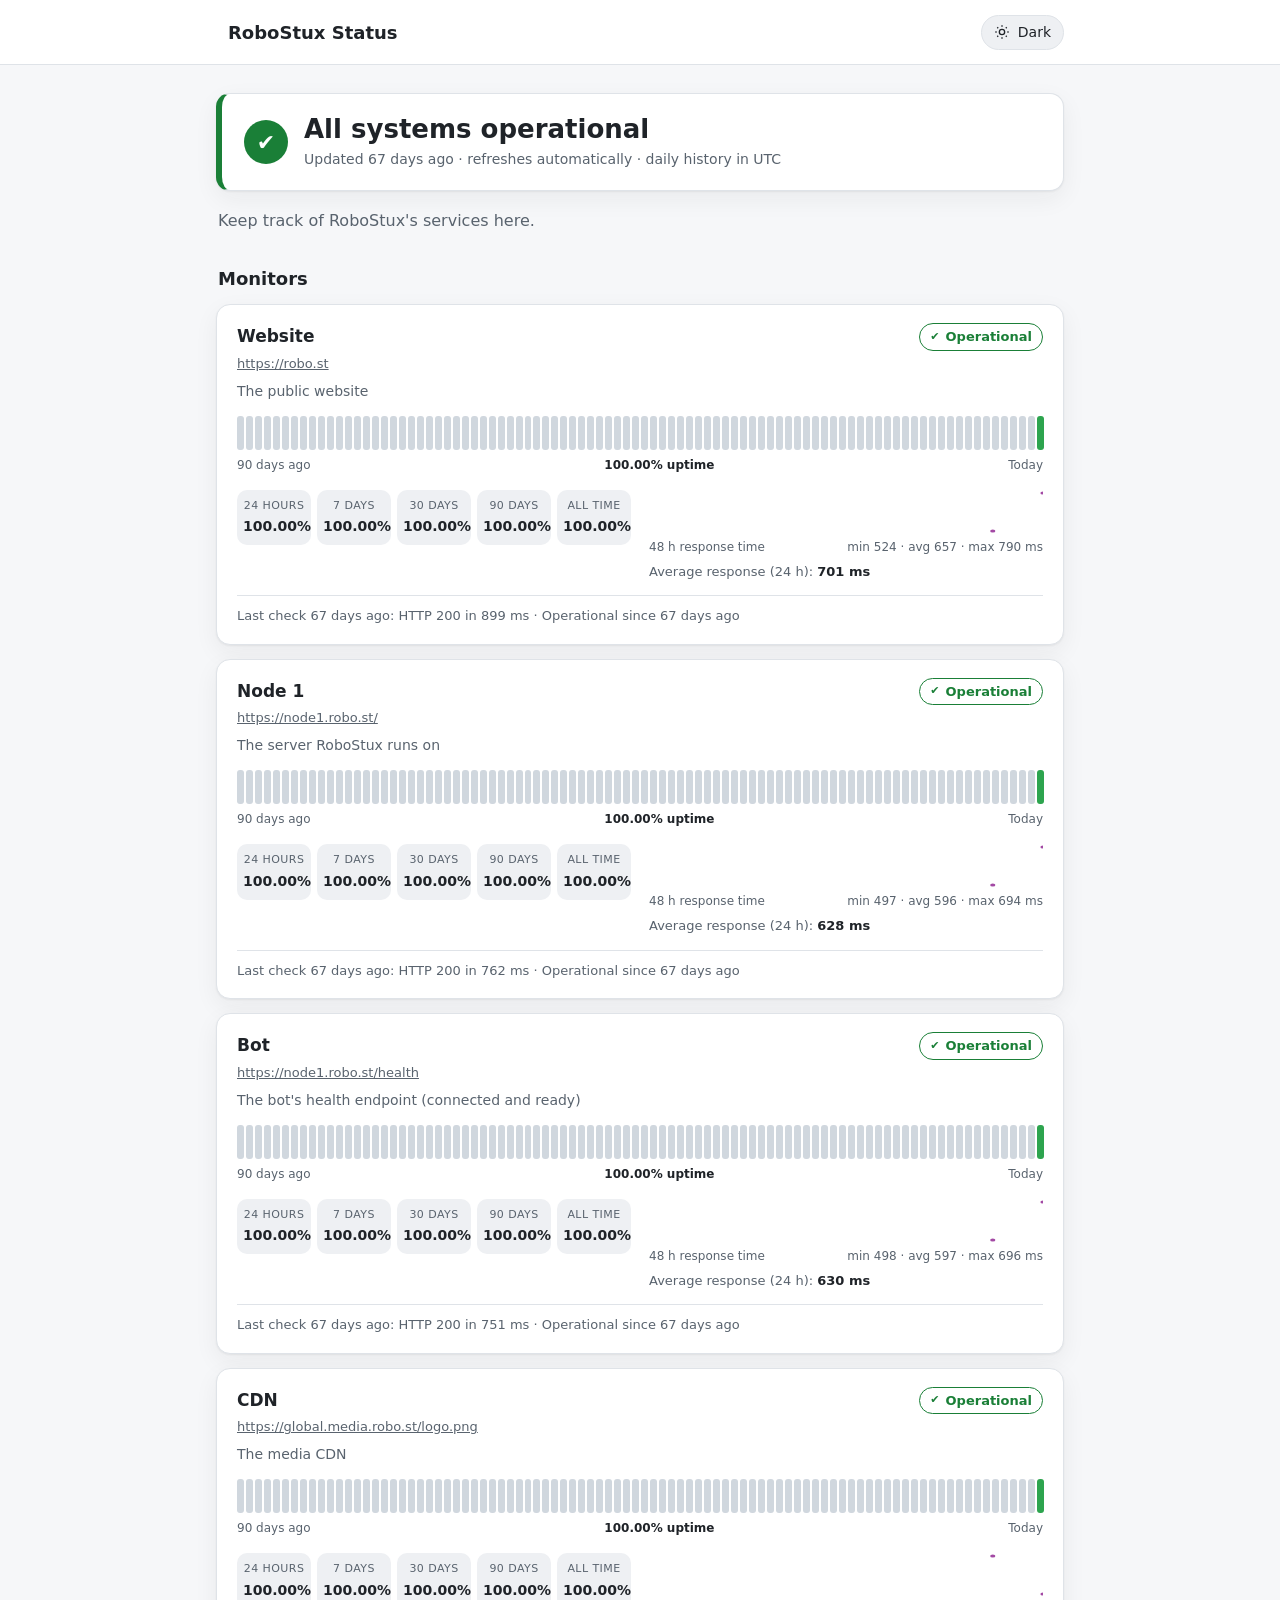
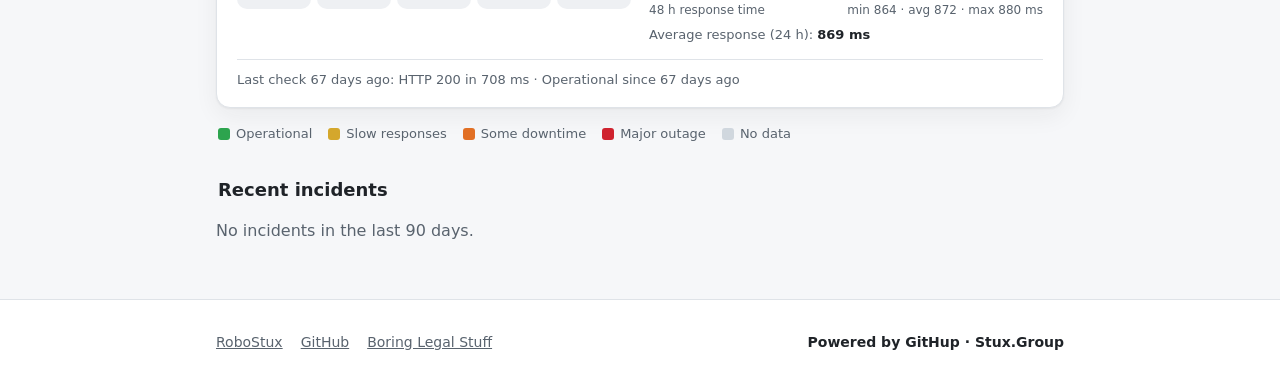
==== commit 8eec7d8e: "GitHup: publish status page" ====
--- a/index.html
+++ b/index.html
@@ -147,7 +147,7 @@
     <span class="hero-icon" aria-hidden="true">✔</span>
     <div>
       <h1 id="overall-text">All systems operational</h1>
-      <p>Updated <time id="updated" datetime="2026-09-29T12:16:04Z" data-ts="1790684164">2026-09-29 12:16 UTC</time> · refreshes automatically · daily history in UTC</p>
+      <p>Updated <time id="updated" datetime="2026-09-29T18:34:38Z" data-ts="1790706878">2026-09-29 18:34 UTC</time> · refreshes automatically · daily history in UTC</p>
     </div>
   </section>
   <p class="intro">Keep track of RoboStux&#x27;s services here.</p>
@@ -342,17 +342,17 @@
 No data
 No data"><span class="sr-only">Mon 28 Sep 2026: No data, No data</span></li><li class="bar lvl-ok" tabindex="0" data-tip="Tue 29 Sep 2026 (UTC)
 Operational
-100.00% uptime · 1 checks · avg 524 ms"><span class="sr-only">Tue 29 Sep 2026: Operational, 100.00% uptime · 1 checks · avg 524 ms</span></li></ol>
+100.00% uptime · 3 checks · avg 701 ms"><span class="sr-only">Tue 29 Sep 2026: Operational, 100.00% uptime · 3 checks · avg 701 ms</span></li></ol>
     <div class="bar-scale" aria-hidden="true"><span>90 days ago</span><span class="bar-scale-mid" data-field="uptime.90d-text">100.00% uptime</span><span>Today</span></div>
   </div>
   <div class="card-foot">
     <dl class="uptimes" aria-label="Uptime for Website"><div><dt>24 hours</dt><dd data-field="uptime.24h">100.00%</dd></div><div><dt>7 days</dt><dd data-field="uptime.7d">100.00%</dd></div><div><dt>30 days</dt><dd data-field="uptime.30d">100.00%</dd></div><div><dt>90 days</dt><dd data-field="uptime.90d">100.00%</dd></div><div><dt>All time</dt><dd data-field="uptime.all">100.00%</dd></div></dl>
     <div class="perf">
-      <p class="spark-empty">Not enough data for a response-time chart yet.</p>
-      <p class="avg">Average response (24 h): <strong data-field="avg_ms.24h">524 ms</strong></p>
+      <figure class="spark"><svg viewBox="0 0 240 44" preserveAspectRatio="none" role="img" aria-label="Website: response time over the last 48 hours. Average 657 ms, fastest 524 ms, slowest 790 ms."><title>Website: response time over the last 48 hours. Average 657 ms, fastest 524 ms, slowest 790 ms.</title><circle cx="209.4" cy="41.0" r="1.6" class="spark-dot"/><circle cx="240.0" cy="3.0" r="1.6" class="spark-dot"/></svg><figcaption><span>48 h response time</span><span>min 524 · avg 657 · max 790 ms</span></figcaption></figure>
+      <p class="avg">Average response (24 h): <strong data-field="avg_ms.24h">701 ms</strong></p>
     </div>
   </div>
-  <p class="last">Last check <time datetime="2026-09-29T12:16:03Z" data-ts="1790684163" data-field="checked_at">2026-09-29 12:16 UTC</time>: <span data-field="code">HTTP 200</span> in <span data-field="ms">524 ms</span> · Operational since <time datetime="2026-09-29T12:16:03Z" data-ts="1790684163" data-field="since">2026-09-29 12:16 UTC</time></p>
+  <p class="last">Last check <time datetime="2026-09-29T18:34:37Z" data-ts="1790706877" data-field="checked_at">2026-09-29 18:34 UTC</time>: <span data-field="code">HTTP 200</span> in <span data-field="ms">899 ms</span> · Operational since <time datetime="2026-09-29T12:16:03Z" data-ts="1790684163" data-field="since">2026-09-29 12:16 UTC</time></p>
 </li>
 <li class="card st-up" id="m-node-1" data-slug="node-1">
   <div class="card-head">
@@ -541,17 +541,17 @@
 No data
 No data"><span class="sr-only">Mon 28 Sep 2026: No data, No data</span></li><li class="bar lvl-ok" tabindex="0" data-tip="Tue 29 Sep 2026 (UTC)
 Operational
-100.00% uptime · 1 checks · avg 497 ms"><span class="sr-only">Tue 29 Sep 2026: Operational, 100.00% uptime · 1 checks · avg 497 ms</span></li></ol>
+100.00% uptime · 3 checks · avg 628 ms"><span class="sr-only">Tue 29 Sep 2026: Operational, 100.00% uptime · 3 checks · avg 628 ms</span></li></ol>
     <div class="bar-scale" aria-hidden="true"><span>90 days ago</span><span class="bar-scale-mid" data-field="uptime.90d-text">100.00% uptime</span><span>Today</span></div>
   </div>
   <div class="card-foot">
     <dl class="uptimes" aria-label="Uptime for Node 1"><div><dt>24 hours</dt><dd data-field="uptime.24h">100.00%</dd></div><div><dt>7 days</dt><dd data-field="uptime.7d">100.00%</dd></div><div><dt>30 days</dt><dd data-field="uptime.30d">100.00%</dd></div><div><dt>90 days</dt><dd data-field="uptime.90d">100.00%</dd></div><div><dt>All time</dt><dd data-field="uptime.all">100.00%</dd></div></dl>
     <div class="perf">
-      <p class="spark-empty">Not enough data for a response-time chart yet.</p>
-      <p class="avg">Average response (24 h): <strong data-field="avg_ms.24h">497 ms</strong></p>
+      <figure class="spark"><svg viewBox="0 0 240 44" preserveAspectRatio="none" role="img" aria-label="Node 1: response time over the last 48 hours. Average 596 ms, fastest 497 ms, slowest 694 ms."><title>Node 1: response time over the last 48 hours. Average 596 ms, fastest 497 ms, slowest 694 ms.</title><circle cx="209.4" cy="41.0" r="1.6" class="spark-dot"/><circle cx="240.0" cy="3.0" r="1.6" class="spark-dot"/></svg><figcaption><span>48 h response time</span><span>min 497 · avg 596 · max 694 ms</span></figcaption></figure>
+      <p class="avg">Average response (24 h): <strong data-field="avg_ms.24h">628 ms</strong></p>
     </div>
   </div>
-  <p class="last">Last check <time datetime="2026-09-29T12:16:03Z" data-ts="1790684163" data-field="checked_at">2026-09-29 12:16 UTC</time>: <span data-field="code">HTTP 200</span> in <span data-field="ms">497 ms</span> · Operational since <time datetime="2026-09-29T12:16:03Z" data-ts="1790684163" data-field="since">2026-09-29 12:16 UTC</time></p>
+  <p class="last">Last check <time datetime="2026-09-29T18:34:37Z" data-ts="1790706877" data-field="checked_at">2026-09-29 18:34 UTC</time>: <span data-field="code">HTTP 200</span> in <span data-field="ms">762 ms</span> · Operational since <time datetime="2026-09-29T12:16:03Z" data-ts="1790684163" data-field="since">2026-09-29 12:16 UTC</time></p>
 </li>
 <li class="card st-up" id="m-bot" data-slug="bot">
   <div class="card-head">
@@ -740,17 +740,17 @@
 No data
 No data"><span class="sr-only">Mon 28 Sep 2026: No data, No data</span></li><li class="bar lvl-ok" tabindex="0" data-tip="Tue 29 Sep 2026 (UTC)
 Operational
-100.00% uptime · 1 checks · avg 498 ms"><span class="sr-only">Tue 29 Sep 2026: Operational, 100.00% uptime · 1 checks · avg 498 ms</span></li></ol>
+100.00% uptime · 3 checks · avg 630 ms"><span class="sr-only">Tue 29 Sep 2026: Operational, 100.00% uptime · 3 checks · avg 630 ms</span></li></ol>
     <div class="bar-scale" aria-hidden="true"><span>90 days ago</span><span class="bar-scale-mid" data-field="uptime.90d-text">100.00% uptime</span><span>Today</span></div>
   </div>
   <div class="card-foot">
     <dl class="uptimes" aria-label="Uptime for Bot"><div><dt>24 hours</dt><dd data-field="uptime.24h">100.00%</dd></div><div><dt>7 days</dt><dd data-field="uptime.7d">100.00%</dd></div><div><dt>30 days</dt><dd data-field="uptime.30d">100.00%</dd></div><div><dt>90 days</dt><dd data-field="uptime.90d">100.00%</dd></div><div><dt>All time</dt><dd data-field="uptime.all">100.00%</dd></div></dl>
     <div class="perf">
-      <p class="spark-empty">Not enough data for a response-time chart yet.</p>
-      <p class="avg">Average response (24 h): <strong data-field="avg_ms.24h">498 ms</strong></p>
+      <figure class="spark"><svg viewBox="0 0 240 44" preserveAspectRatio="none" role="img" aria-label="Bot: response time over the last 48 hours. Average 597 ms, fastest 498 ms, slowest 696 ms."><title>Bot: response time over the last 48 hours. Average 597 ms, fastest 498 ms, slowest 696 ms.</title><circle cx="209.4" cy="41.0" r="1.6" class="spark-dot"/><circle cx="240.0" cy="3.0" r="1.6" class="spark-dot"/></svg><figcaption><span>48 h response time</span><span>min 498 · avg 597 · max 696 ms</span></figcaption></figure>
+      <p class="avg">Average response (24 h): <strong data-field="avg_ms.24h">630 ms</strong></p>
     </div>
   </div>
-  <p class="last">Last check <time datetime="2026-09-29T12:16:03Z" data-ts="1790684163" data-field="checked_at">2026-09-29 12:16 UTC</time>: <span data-field="code">HTTP 200</span> in <span data-field="ms">498 ms</span> · Operational since <time datetime="2026-09-29T12:16:03Z" data-ts="1790684163" data-field="since">2026-09-29 12:16 UTC</time></p>
+  <p class="last">Last check <time datetime="2026-09-29T18:34:37Z" data-ts="1790706877" data-field="checked_at">2026-09-29 18:34 UTC</time>: <span data-field="code">HTTP 200</span> in <span data-field="ms">751 ms</span> · Operational since <time datetime="2026-09-29T12:16:03Z" data-ts="1790684163" data-field="since">2026-09-29 12:16 UTC</time></p>
 </li>
 <li class="card st-up" id="m-cdn" data-slug="cdn">
   <div class="card-head">
@@ -939,17 +939,17 @@
 No data
 No data"><span class="sr-only">Mon 28 Sep 2026: No data, No data</span></li><li class="bar lvl-ok" tabindex="0" data-tip="Tue 29 Sep 2026 (UTC)
 Operational
-100.00% uptime · 1 checks · avg 880 ms"><span class="sr-only">Tue 29 Sep 2026: Operational, 100.00% uptime · 1 checks · avg 880 ms</span></li></ol>
+100.00% uptime · 3 checks · avg 869 ms"><span class="sr-only">Tue 29 Sep 2026: Operational, 100.00% uptime · 3 checks · avg 869 ms</span></li></ol>
     <div class="bar-scale" aria-hidden="true"><span>90 days ago</span><span class="bar-scale-mid" data-field="uptime.90d-text">100.00% uptime</span><span>Today</span></div>
   </div>
   <div class="card-foot">
     <dl class="uptimes" aria-label="Uptime for CDN"><div><dt>24 hours</dt><dd data-field="uptime.24h">100.00%</dd></div><div><dt>7 days</dt><dd data-field="uptime.7d">100.00%</dd></div><div><dt>30 days</dt><dd data-field="uptime.30d">100.00%</dd></div><div><dt>90 days</dt><dd data-field="uptime.90d">100.00%</dd></div><div><dt>All time</dt><dd data-field="uptime.all">100.00%</dd></div></dl>
     <div class="perf">
-      <p class="spark-empty">Not enough data for a response-time chart yet.</p>
-      <p class="avg">Average response (24 h): <strong data-field="avg_ms.24h">880 ms</strong></p>
+      <figure class="spark"><svg viewBox="0 0 240 44" preserveAspectRatio="none" role="img" aria-label="CDN: response time over the last 48 hours. Average 872 ms, fastest 864 ms, slowest 880 ms."><title>CDN: response time over the last 48 hours. Average 872 ms, fastest 864 ms, slowest 880 ms.</title><circle cx="209.4" cy="3.0" r="1.6" class="spark-dot"/><circle cx="240.0" cy="41.0" r="1.6" class="spark-dot"/></svg><figcaption><span>48 h response time</span><span>min 864 · avg 872 · max 880 ms</span></figcaption></figure>
+      <p class="avg">Average response (24 h): <strong data-field="avg_ms.24h">869 ms</strong></p>
     </div>
   </div>
-  <p class="last">Last check <time datetime="2026-09-29T12:16:03Z" data-ts="1790684163" data-field="checked_at">2026-09-29 12:16 UTC</time>: <span data-field="code">HTTP 200</span> in <span data-field="ms">880 ms</span> · Operational since <time datetime="2026-09-29T12:16:03Z" data-ts="1790684163" data-field="since">2026-09-29 12:16 UTC</time></p>
+  <p class="last">Last check <time datetime="2026-09-29T18:34:37Z" data-ts="1790706877" data-field="checked_at">2026-09-29 18:34 UTC</time>: <span data-field="code">HTTP 200</span> in <span data-field="ms">708 ms</span> · Operational since <time datetime="2026-09-29T12:16:03Z" data-ts="1790684163" data-field="since">2026-09-29 12:16 UTC</time></p>
 </li>
     </ul>
     <ul class="legend" aria-label="History colour key"><li><span class="swatch lvl-ok" aria-hidden="true"></span>Operational</li><li><span class="swatch lvl-degraded" aria-hidden="true"></span>Slow responses</li><li><span class="swatch lvl-minor" aria-hidden="true"></span>Some downtime</li><li><span class="swatch lvl-major" aria-hidden="true"></span>Major outage</li><li><span class="swatch lvl-none" aria-hidden="true"></span>No data</li></ul>
@@ -963,7 +963,7 @@
   </div>
 </footer>
 <div id="tip" role="tooltip" hidden></div>
-<script type="application/json" id="githup-config">{"refresh": 60, "live": "https://raw.githubusercontent.com/RoboStux/Status/main/data/summary.json", "updated": 1790684164, "version": "1.0.0"}</script>
+<script type="application/json" id="githup-config">{"refresh": 60, "live": "https://raw.githubusercontent.com/RoboStux/Status/main/data/summary.json", "updated": 1790706878, "version": "1.0.0"}</script>
 <script>
 (function(){
   'use strict';
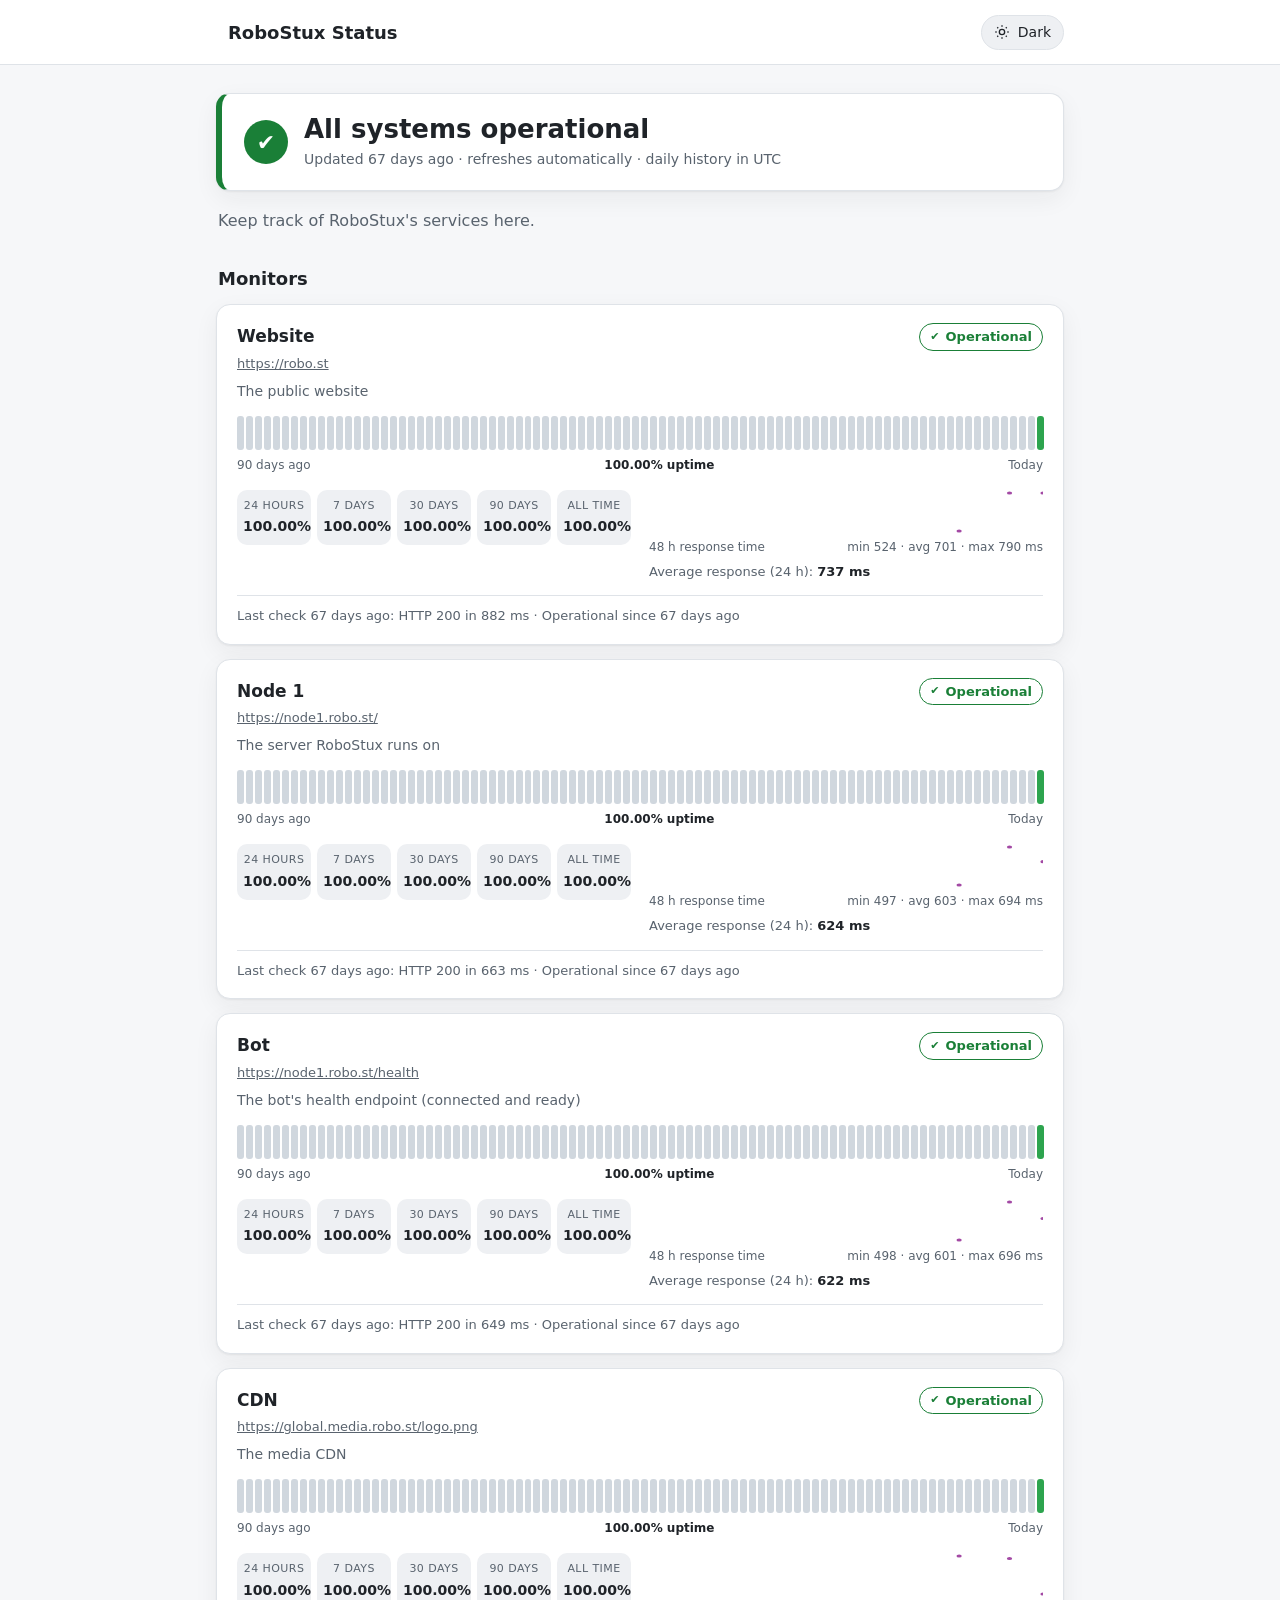
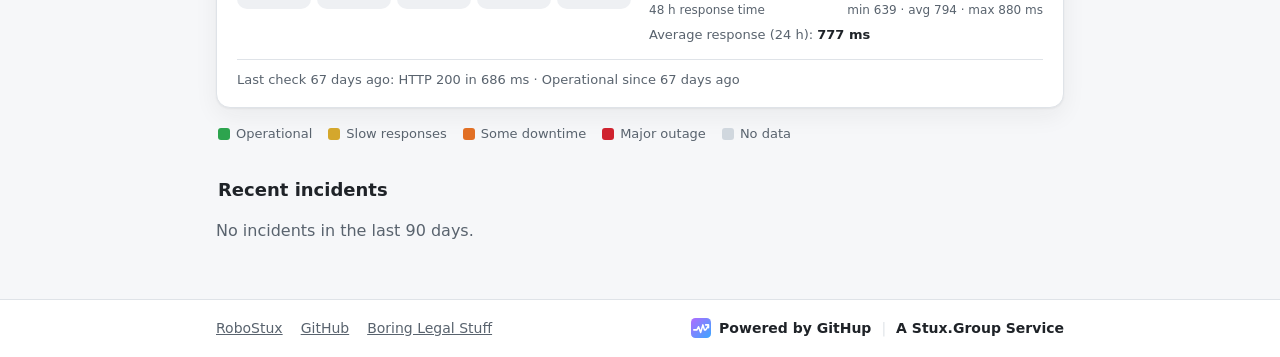
==== commit 4987ec0f: "GitHup: publish status page" ====
--- a/index.html
+++ b/index.html
@@ -7,7 +7,7 @@
 <title>RoboStux Status</title>
 <meta name="description" content="Keep track of RoboStux&#x27;s services here.">
 <meta name="theme-color" content="#a349a4">
-<meta name="generator" content="GitHup 1.0.0">
+<meta name="generator" content="GitHup 1.2.1">
 <link rel="icon" href="https://global.media.robo.st/icon.png">
 <script>(function(){try{var t=localStorage.getItem('githup-theme');if(t==='light'||t==='dark')document.documentElement.setAttribute('data-theme',t);}catch(e){}})();</script>
 <style>
@@ -115,7 +115,10 @@
 footer nav ul{list-style:none;display:flex;flex-wrap:wrap;gap:6px 18px;margin:0;padding:0}
 footer a{color:var(--muted)}
 footer a:hover{color:var(--accent-strong)}
-.powered a{color:var(--text);font-weight:600;text-decoration:none}
+.powered{display:flex;flex-wrap:wrap;align-items:center;gap:4px 10px;margin:0}
+.powered a{display:inline-flex;align-items:center;gap:8px;color:var(--text);font-weight:600;text-decoration:none}
+.powered-sep{color:var(--border)}
+.gh-mark{width:20px;height:20px;flex:none}
 .powered a:hover{text-decoration:underline}
 #tip{position:fixed;z-index:20;pointer-events:none;max-width:260px;background:var(--text);color:var(--bg);font-size:12px;line-height:1.45;padding:8px 10px;border-radius:8px;white-space:pre-line;box-shadow:0 6px 18px rgba(0,0,0,.25)}
 #tip[hidden]{display:none}
@@ -147,7 +150,7 @@
     <span class="hero-icon" aria-hidden="true">✔</span>
     <div>
       <h1 id="overall-text">All systems operational</h1>
-      <p>Updated <time id="updated" datetime="2026-09-29T18:34:38Z" data-ts="1790706878">2026-09-29 18:34 UTC</time> · refreshes automatically · daily history in UTC</p>
+      <p>Updated <time id="updated" datetime="2026-09-29T22:55:50Z" data-ts="1790722550">2026-09-29 22:55 UTC</time> · refreshes automatically · daily history in UTC</p>
     </div>
   </section>
   <p class="intro">Keep track of RoboStux&#x27;s services here.</p>
@@ -342,17 +345,17 @@
 No data
 No data"><span class="sr-only">Mon 28 Sep 2026: No data, No data</span></li><li class="bar lvl-ok" tabindex="0" data-tip="Tue 29 Sep 2026 (UTC)
 Operational
-100.00% uptime · 3 checks · avg 701 ms"><span class="sr-only">Tue 29 Sep 2026: Operational, 100.00% uptime · 3 checks · avg 701 ms</span></li></ol>
+100.00% uptime · 5 checks · avg 737 ms"><span class="sr-only">Tue 29 Sep 2026: Operational, 100.00% uptime · 5 checks · avg 737 ms</span></li></ol>
     <div class="bar-scale" aria-hidden="true"><span>90 days ago</span><span class="bar-scale-mid" data-field="uptime.90d-text">100.00% uptime</span><span>Today</span></div>
   </div>
   <div class="card-foot">
     <dl class="uptimes" aria-label="Uptime for Website"><div><dt>24 hours</dt><dd data-field="uptime.24h">100.00%</dd></div><div><dt>7 days</dt><dd data-field="uptime.7d">100.00%</dd></div><div><dt>30 days</dt><dd data-field="uptime.30d">100.00%</dd></div><div><dt>90 days</dt><dd data-field="uptime.90d">100.00%</dd></div><div><dt>All time</dt><dd data-field="uptime.all">100.00%</dd></div></dl>
     <div class="perf">
-      <figure class="spark"><svg viewBox="0 0 240 44" preserveAspectRatio="none" role="img" aria-label="Website: response time over the last 48 hours. Average 657 ms, fastest 524 ms, slowest 790 ms."><title>Website: response time over the last 48 hours. Average 657 ms, fastest 524 ms, slowest 790 ms.</title><circle cx="209.4" cy="41.0" r="1.6" class="spark-dot"/><circle cx="240.0" cy="3.0" r="1.6" class="spark-dot"/></svg><figcaption><span>48 h response time</span><span>min 524 · avg 657 · max 790 ms</span></figcaption></figure>
-      <p class="avg">Average response (24 h): <strong data-field="avg_ms.24h">701 ms</strong></p>
+      <figure class="spark"><svg viewBox="0 0 240 44" preserveAspectRatio="none" role="img" aria-label="Website: response time over the last 48 hours. Average 701 ms, fastest 524 ms, slowest 790 ms."><title>Website: response time over the last 48 hours. Average 701 ms, fastest 524 ms, slowest 790 ms.</title><circle cx="188.9" cy="41.0" r="1.6" class="spark-dot"/><circle cx="219.6" cy="3.0" r="1.6" class="spark-dot"/><circle cx="240.0" cy="3.0" r="1.6" class="spark-dot"/></svg><figcaption><span>48 h response time</span><span>min 524 · avg 701 · max 790 ms</span></figcaption></figure>
+      <p class="avg">Average response (24 h): <strong data-field="avg_ms.24h">737 ms</strong></p>
     </div>
   </div>
-  <p class="last">Last check <time datetime="2026-09-29T18:34:37Z" data-ts="1790706877" data-field="checked_at">2026-09-29 18:34 UTC</time>: <span data-field="code">HTTP 200</span> in <span data-field="ms">899 ms</span> · Operational since <time datetime="2026-09-29T12:16:03Z" data-ts="1790684163" data-field="since">2026-09-29 12:16 UTC</time></p>
+  <p class="last">Last check <time datetime="2026-09-29T22:55:49Z" data-ts="1790722549" data-field="checked_at">2026-09-29 22:55 UTC</time>: <span data-field="code">HTTP 200</span> in <span data-field="ms">882 ms</span> · Operational since <time datetime="2026-09-29T12:16:03Z" data-ts="1790684163" data-field="since">2026-09-29 12:16 UTC</time></p>
 </li>
 <li class="card st-up" id="m-node-1" data-slug="node-1">
   <div class="card-head">
@@ -541,17 +544,17 @@
 No data
 No data"><span class="sr-only">Mon 28 Sep 2026: No data, No data</span></li><li class="bar lvl-ok" tabindex="0" data-tip="Tue 29 Sep 2026 (UTC)
 Operational
-100.00% uptime · 3 checks · avg 628 ms"><span class="sr-only">Tue 29 Sep 2026: Operational, 100.00% uptime · 3 checks · avg 628 ms</span></li></ol>
+100.00% uptime · 5 checks · avg 624 ms"><span class="sr-only">Tue 29 Sep 2026: Operational, 100.00% uptime · 5 checks · avg 624 ms</span></li></ol>
     <div class="bar-scale" aria-hidden="true"><span>90 days ago</span><span class="bar-scale-mid" data-field="uptime.90d-text">100.00% uptime</span><span>Today</span></div>
   </div>
   <div class="card-foot">
     <dl class="uptimes" aria-label="Uptime for Node 1"><div><dt>24 hours</dt><dd data-field="uptime.24h">100.00%</dd></div><div><dt>7 days</dt><dd data-field="uptime.7d">100.00%</dd></div><div><dt>30 days</dt><dd data-field="uptime.30d">100.00%</dd></div><div><dt>90 days</dt><dd data-field="uptime.90d">100.00%</dd></div><div><dt>All time</dt><dd data-field="uptime.all">100.00%</dd></div></dl>
     <div class="perf">
-      <figure class="spark"><svg viewBox="0 0 240 44" preserveAspectRatio="none" role="img" aria-label="Node 1: response time over the last 48 hours. Average 596 ms, fastest 497 ms, slowest 694 ms."><title>Node 1: response time over the last 48 hours. Average 596 ms, fastest 497 ms, slowest 694 ms.</title><circle cx="209.4" cy="41.0" r="1.6" class="spark-dot"/><circle cx="240.0" cy="3.0" r="1.6" class="spark-dot"/></svg><figcaption><span>48 h response time</span><span>min 497 · avg 596 · max 694 ms</span></figcaption></figure>
-      <p class="avg">Average response (24 h): <strong data-field="avg_ms.24h">628 ms</strong></p>
+      <figure class="spark"><svg viewBox="0 0 240 44" preserveAspectRatio="none" role="img" aria-label="Node 1: response time over the last 48 hours. Average 603 ms, fastest 497 ms, slowest 694 ms."><title>Node 1: response time over the last 48 hours. Average 603 ms, fastest 497 ms, slowest 694 ms.</title><circle cx="188.9" cy="41.0" r="1.6" class="spark-dot"/><circle cx="219.6" cy="3.0" r="1.6" class="spark-dot"/><circle cx="240.0" cy="17.7" r="1.6" class="spark-dot"/></svg><figcaption><span>48 h response time</span><span>min 497 · avg 603 · max 694 ms</span></figcaption></figure>
+      <p class="avg">Average response (24 h): <strong data-field="avg_ms.24h">624 ms</strong></p>
     </div>
   </div>
-  <p class="last">Last check <time datetime="2026-09-29T18:34:37Z" data-ts="1790706877" data-field="checked_at">2026-09-29 18:34 UTC</time>: <span data-field="code">HTTP 200</span> in <span data-field="ms">762 ms</span> · Operational since <time datetime="2026-09-29T12:16:03Z" data-ts="1790684163" data-field="since">2026-09-29 12:16 UTC</time></p>
+  <p class="last">Last check <time datetime="2026-09-29T22:55:49Z" data-ts="1790722549" data-field="checked_at">2026-09-29 22:55 UTC</time>: <span data-field="code">HTTP 200</span> in <span data-field="ms">663 ms</span> · Operational since <time datetime="2026-09-29T12:16:03Z" data-ts="1790684163" data-field="since">2026-09-29 12:16 UTC</time></p>
 </li>
 <li class="card st-up" id="m-bot" data-slug="bot">
   <div class="card-head">
@@ -740,17 +743,17 @@
 No data
 No data"><span class="sr-only">Mon 28 Sep 2026: No data, No data</span></li><li class="bar lvl-ok" tabindex="0" data-tip="Tue 29 Sep 2026 (UTC)
 Operational
-100.00% uptime · 3 checks · avg 630 ms"><span class="sr-only">Tue 29 Sep 2026: Operational, 100.00% uptime · 3 checks · avg 630 ms</span></li></ol>
+100.00% uptime · 5 checks · avg 622 ms"><span class="sr-only">Tue 29 Sep 2026: Operational, 100.00% uptime · 5 checks · avg 622 ms</span></li></ol>
     <div class="bar-scale" aria-hidden="true"><span>90 days ago</span><span class="bar-scale-mid" data-field="uptime.90d-text">100.00% uptime</span><span>Today</span></div>
   </div>
   <div class="card-foot">
     <dl class="uptimes" aria-label="Uptime for Bot"><div><dt>24 hours</dt><dd data-field="uptime.24h">100.00%</dd></div><div><dt>7 days</dt><dd data-field="uptime.7d">100.00%</dd></div><div><dt>30 days</dt><dd data-field="uptime.30d">100.00%</dd></div><div><dt>90 days</dt><dd data-field="uptime.90d">100.00%</dd></div><div><dt>All time</dt><dd data-field="uptime.all">100.00%</dd></div></dl>
     <div class="perf">
-      <figure class="spark"><svg viewBox="0 0 240 44" preserveAspectRatio="none" role="img" aria-label="Bot: response time over the last 48 hours. Average 597 ms, fastest 498 ms, slowest 696 ms."><title>Bot: response time over the last 48 hours. Average 597 ms, fastest 498 ms, slowest 696 ms.</title><circle cx="209.4" cy="41.0" r="1.6" class="spark-dot"/><circle cx="240.0" cy="3.0" r="1.6" class="spark-dot"/></svg><figcaption><span>48 h response time</span><span>min 498 · avg 597 · max 696 ms</span></figcaption></figure>
-      <p class="avg">Average response (24 h): <strong data-field="avg_ms.24h">630 ms</strong></p>
+      <figure class="spark"><svg viewBox="0 0 240 44" preserveAspectRatio="none" role="img" aria-label="Bot: response time over the last 48 hours. Average 601 ms, fastest 498 ms, slowest 696 ms."><title>Bot: response time over the last 48 hours. Average 601 ms, fastest 498 ms, slowest 696 ms.</title><circle cx="188.9" cy="41.0" r="1.6" class="spark-dot"/><circle cx="219.6" cy="3.0" r="1.6" class="spark-dot"/><circle cx="240.0" cy="19.5" r="1.6" class="spark-dot"/></svg><figcaption><span>48 h response time</span><span>min 498 · avg 601 · max 696 ms</span></figcaption></figure>
+      <p class="avg">Average response (24 h): <strong data-field="avg_ms.24h">622 ms</strong></p>
     </div>
   </div>
-  <p class="last">Last check <time datetime="2026-09-29T18:34:37Z" data-ts="1790706877" data-field="checked_at">2026-09-29 18:34 UTC</time>: <span data-field="code">HTTP 200</span> in <span data-field="ms">751 ms</span> · Operational since <time datetime="2026-09-29T12:16:03Z" data-ts="1790684163" data-field="since">2026-09-29 12:16 UTC</time></p>
+  <p class="last">Last check <time datetime="2026-09-29T22:55:49Z" data-ts="1790722549" data-field="checked_at">2026-09-29 22:55 UTC</time>: <span data-field="code">HTTP 200</span> in <span data-field="ms">649 ms</span> · Operational since <time datetime="2026-09-29T12:16:03Z" data-ts="1790684163" data-field="since">2026-09-29 12:16 UTC</time></p>
 </li>
 <li class="card st-up" id="m-cdn" data-slug="cdn">
   <div class="card-head">
@@ -939,17 +942,17 @@
 No data
 No data"><span class="sr-only">Mon 28 Sep 2026: No data, No data</span></li><li class="bar lvl-ok" tabindex="0" data-tip="Tue 29 Sep 2026 (UTC)
 Operational
-100.00% uptime · 3 checks · avg 869 ms"><span class="sr-only">Tue 29 Sep 2026: Operational, 100.00% uptime · 3 checks · avg 869 ms</span></li></ol>
+100.00% uptime · 5 checks · avg 777 ms"><span class="sr-only">Tue 29 Sep 2026: Operational, 100.00% uptime · 5 checks · avg 777 ms</span></li></ol>
     <div class="bar-scale" aria-hidden="true"><span>90 days ago</span><span class="bar-scale-mid" data-field="uptime.90d-text">100.00% uptime</span><span>Today</span></div>
   </div>
   <div class="card-foot">
     <dl class="uptimes" aria-label="Uptime for CDN"><div><dt>24 hours</dt><dd data-field="uptime.24h">100.00%</dd></div><div><dt>7 days</dt><dd data-field="uptime.7d">100.00%</dd></div><div><dt>30 days</dt><dd data-field="uptime.30d">100.00%</dd></div><div><dt>90 days</dt><dd data-field="uptime.90d">100.00%</dd></div><div><dt>All time</dt><dd data-field="uptime.all">100.00%</dd></div></dl>
     <div class="perf">
-      <figure class="spark"><svg viewBox="0 0 240 44" preserveAspectRatio="none" role="img" aria-label="CDN: response time over the last 48 hours. Average 872 ms, fastest 864 ms, slowest 880 ms."><title>CDN: response time over the last 48 hours. Average 872 ms, fastest 864 ms, slowest 880 ms.</title><circle cx="209.4" cy="3.0" r="1.6" class="spark-dot"/><circle cx="240.0" cy="41.0" r="1.6" class="spark-dot"/></svg><figcaption><span>48 h response time</span><span>min 864 · avg 872 · max 880 ms</span></figcaption></figure>
-      <p class="avg">Average response (24 h): <strong data-field="avg_ms.24h">869 ms</strong></p>
+      <figure class="spark"><svg viewBox="0 0 240 44" preserveAspectRatio="none" role="img" aria-label="CDN: response time over the last 48 hours. Average 794 ms, fastest 639 ms, slowest 880 ms."><title>CDN: response time over the last 48 hours. Average 794 ms, fastest 639 ms, slowest 880 ms.</title><circle cx="188.9" cy="3.0" r="1.6" class="spark-dot"/><circle cx="219.6" cy="5.5" r="1.6" class="spark-dot"/><circle cx="240.0" cy="41.0" r="1.6" class="spark-dot"/></svg><figcaption><span>48 h response time</span><span>min 639 · avg 794 · max 880 ms</span></figcaption></figure>
+      <p class="avg">Average response (24 h): <strong data-field="avg_ms.24h">777 ms</strong></p>
     </div>
   </div>
-  <p class="last">Last check <time datetime="2026-09-29T18:34:37Z" data-ts="1790706877" data-field="checked_at">2026-09-29 18:34 UTC</time>: <span data-field="code">HTTP 200</span> in <span data-field="ms">708 ms</span> · Operational since <time datetime="2026-09-29T12:16:03Z" data-ts="1790684163" data-field="since">2026-09-29 12:16 UTC</time></p>
+  <p class="last">Last check <time datetime="2026-09-29T22:55:49Z" data-ts="1790722549" data-field="checked_at">2026-09-29 22:55 UTC</time>: <span data-field="code">HTTP 200</span> in <span data-field="ms">686 ms</span> · Operational since <time datetime="2026-09-29T12:16:03Z" data-ts="1790684163" data-field="since">2026-09-29 12:16 UTC</time></p>
 </li>
     </ul>
     <ul class="legend" aria-label="History colour key"><li><span class="swatch lvl-ok" aria-hidden="true"></span>Operational</li><li><span class="swatch lvl-degraded" aria-hidden="true"></span>Slow responses</li><li><span class="swatch lvl-minor" aria-hidden="true"></span>Some downtime</li><li><span class="swatch lvl-major" aria-hidden="true"></span>Major outage</li><li><span class="swatch lvl-none" aria-hidden="true"></span>No data</li></ul>
@@ -959,11 +962,11 @@
 <footer>
   <div class="wrap">
     <nav aria-label="Footer"><ul><li><a href="https://robo.st">RoboStux</a></li><li><a href="https://github.com/RoboStux/Status">GitHub</a></li><li><a href="https://robo.st/legal">Boring Legal Stuff</a></li></ul></nav>
-    <p class="powered"><a href="https://github.com/StuxGroup/GitHup">Powered by GitHup · Stux.Group</a></p>
+    <p class="powered"><a href="https://github.com/StuxGroup/GitHup"><svg class="gh-mark" viewBox="0 0 64 64" aria-hidden="true" focusable="false"><defs><linearGradient id="gh-g" x1="0" y1="0" x2="1" y2="1"><stop offset="0" stop-color="#b06bff"/><stop offset="1" stop-color="#3ba7ff"/></linearGradient></defs><rect width="64" height="64" rx="14" fill="url(#gh-g)"/><path d="M9 38h10l5-10 7 18 7-24 5 16h4l8-12M47 22h9v9" fill="none" stroke="#fff" stroke-width="5" stroke-linecap="round" stroke-linejoin="round"/></svg>Powered by GitHup</a><span class="powered-sep" aria-hidden="true">|</span><a href="https://services.stux.group">A Stux.Group Service</a></p>
   </div>
 </footer>
 <div id="tip" role="tooltip" hidden></div>
-<script type="application/json" id="githup-config">{"refresh": 60, "live": "https://raw.githubusercontent.com/RoboStux/Status/main/data/summary.json", "updated": 1790706878, "version": "1.0.0"}</script>
+<script type="application/json" id="githup-config">{"refresh": 60, "live": "https://raw.githubusercontent.com/RoboStux/Status/main/data/summary.json", "updated": 1790722550, "version": "1.2.1"}</script>
 <script>
 (function(){
   'use strict';
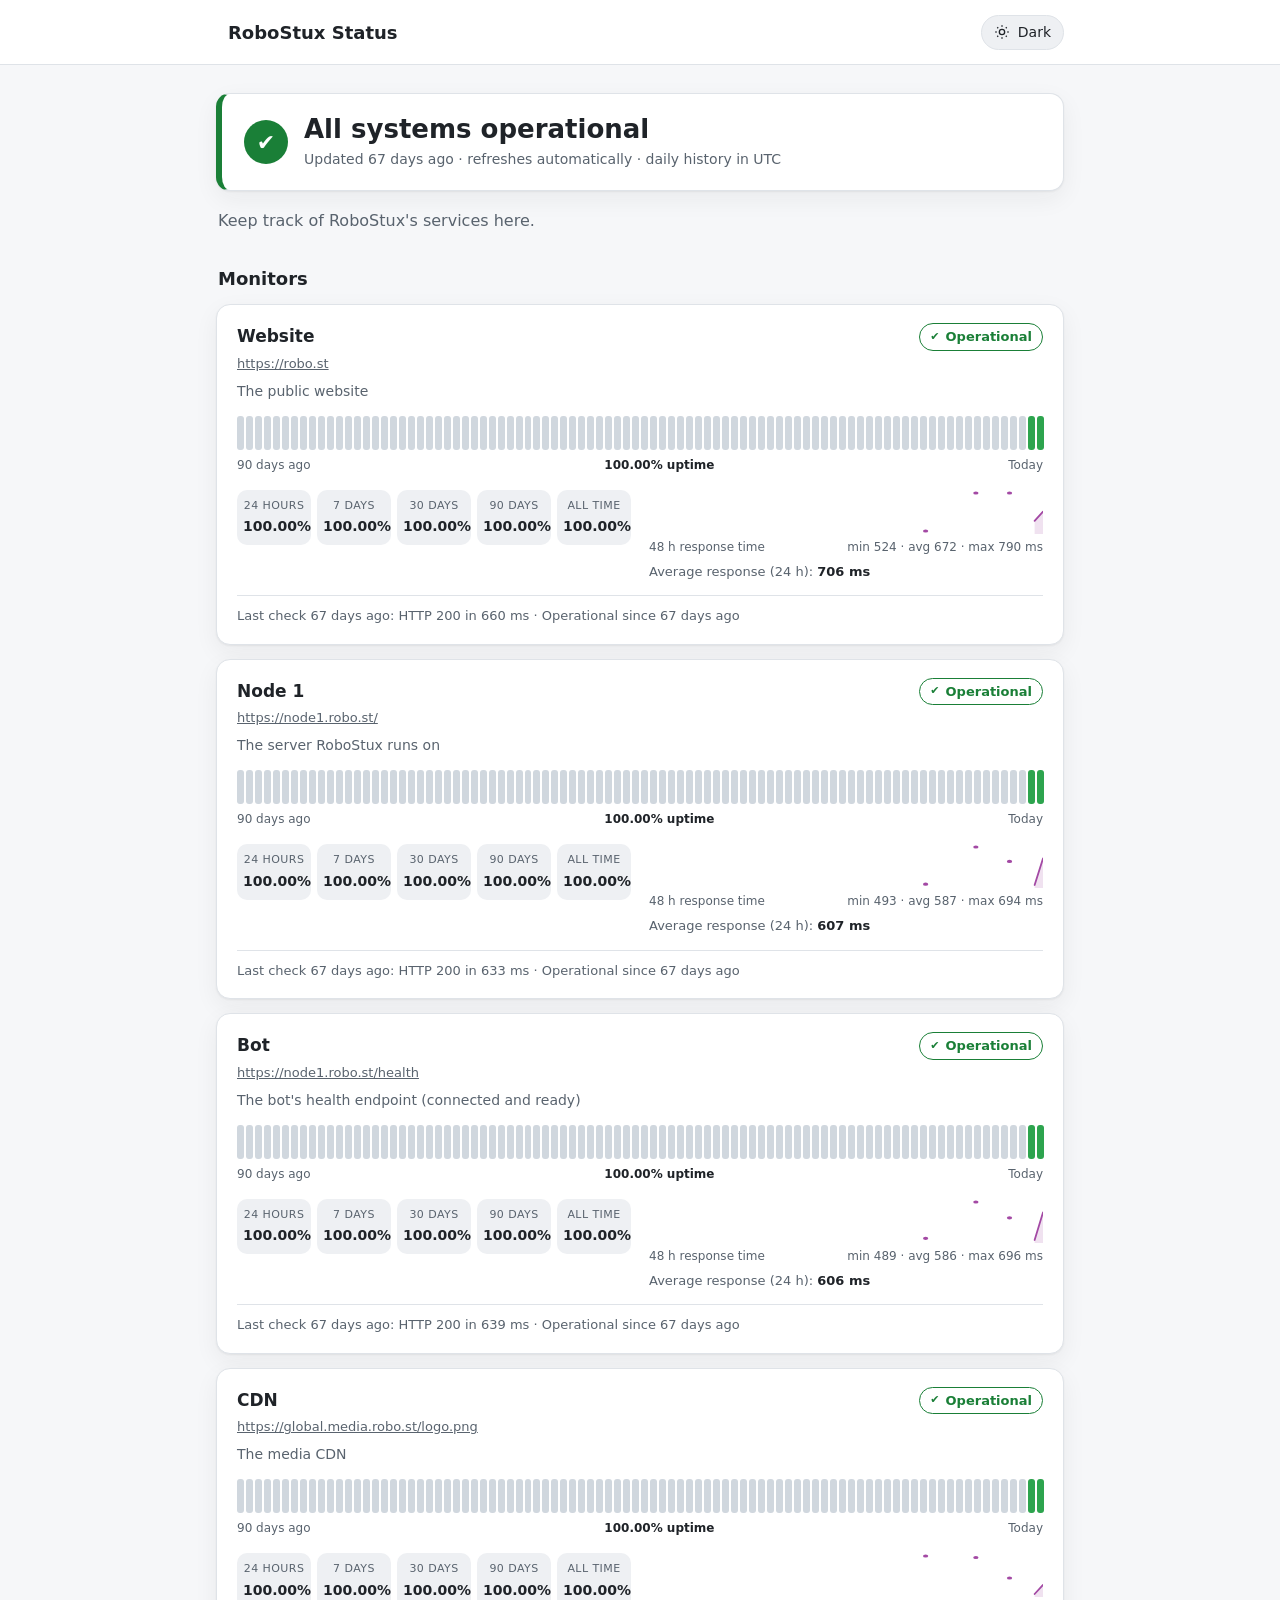
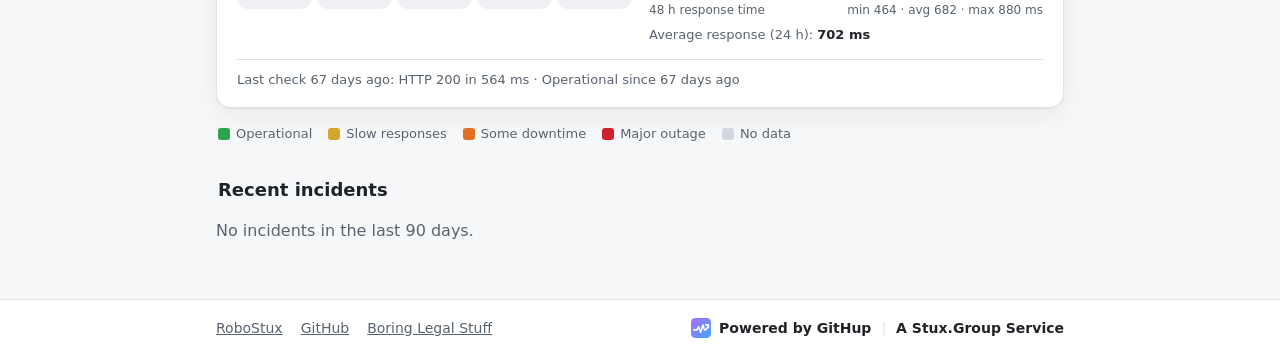
==== commit 4d4b1022: "GitHup: publish status page" ====
--- a/index.html
+++ b/index.html
@@ -150,7 +150,7 @@
     <span class="hero-icon" aria-hidden="true">✔</span>
     <div>
       <h1 id="overall-text">All systems operational</h1>
-      <p>Updated <time id="updated" datetime="2026-09-29T22:55:50Z" data-ts="1790722550">2026-09-29 22:55 UTC</time> · refreshes automatically · daily history in UTC</p>
+      <p>Updated <time id="updated" datetime="2026-09-30T02:00:35Z" data-ts="1790733635">2026-09-30 02:00 UTC</time> · refreshes automatically · daily history in UTC</p>
     </div>
   </section>
   <p class="intro">Keep track of RoboStux&#x27;s services here.</p>
@@ -165,9 +165,7 @@
   </div>
   <a class="m-url" href="https://robo.st" rel="noopener">https://robo.st</a><p class="m-desc">The public website</p>
   <div class="history">
-    <ol class="bars" aria-label="Website: daily history for the last 90 days. Use the arrow keys to move between days."><li class="bar lvl-none" tabindex="-1" data-tip="Thu 02 Jul 2026 (UTC)
-No data
-No data"><span class="sr-only">Thu 02 Jul 2026: No data, No data</span></li><li class="bar lvl-none" tabindex="-1" data-tip="Fri 03 Jul 2026 (UTC)
+    <ol class="bars" aria-label="Website: daily history for the last 90 days. Use the arrow keys to move between days."><li class="bar lvl-none" tabindex="-1" data-tip="Fri 03 Jul 2026 (UTC)
 No data
 No data"><span class="sr-only">Fri 03 Jul 2026: No data, No data</span></li><li class="bar lvl-none" tabindex="-1" data-tip="Sat 04 Jul 2026 (UTC)
 No data
@@ -343,19 +341,21 @@
 No data
 No data"><span class="sr-only">Sun 27 Sep 2026: No data, No data</span></li><li class="bar lvl-none" tabindex="-1" data-tip="Mon 28 Sep 2026 (UTC)
 No data
-No data"><span class="sr-only">Mon 28 Sep 2026: No data, No data</span></li><li class="bar lvl-ok" tabindex="0" data-tip="Tue 29 Sep 2026 (UTC)
+No data"><span class="sr-only">Mon 28 Sep 2026: No data, No data</span></li><li class="bar lvl-ok" tabindex="-1" data-tip="Tue 29 Sep 2026 (UTC)
 Operational
-100.00% uptime · 5 checks · avg 737 ms"><span class="sr-only">Tue 29 Sep 2026: Operational, 100.00% uptime · 5 checks · avg 737 ms</span></li></ol>
+100.00% uptime · 5 checks · avg 737 ms"><span class="sr-only">Tue 29 Sep 2026: Operational, 100.00% uptime · 5 checks · avg 737 ms</span></li><li class="bar lvl-ok" tabindex="0" data-tip="Wed 30 Sep 2026 (UTC)
+Operational
+100.00% uptime · 2 checks · avg 628 ms"><span class="sr-only">Wed 30 Sep 2026: Operational, 100.00% uptime · 2 checks · avg 628 ms</span></li></ol>
     <div class="bar-scale" aria-hidden="true"><span>90 days ago</span><span class="bar-scale-mid" data-field="uptime.90d-text">100.00% uptime</span><span>Today</span></div>
   </div>
   <div class="card-foot">
     <dl class="uptimes" aria-label="Uptime for Website"><div><dt>24 hours</dt><dd data-field="uptime.24h">100.00%</dd></div><div><dt>7 days</dt><dd data-field="uptime.7d">100.00%</dd></div><div><dt>30 days</dt><dd data-field="uptime.30d">100.00%</dd></div><div><dt>90 days</dt><dd data-field="uptime.90d">100.00%</dd></div><div><dt>All time</dt><dd data-field="uptime.all">100.00%</dd></div></dl>
     <div class="perf">
-      <figure class="spark"><svg viewBox="0 0 240 44" preserveAspectRatio="none" role="img" aria-label="Website: response time over the last 48 hours. Average 701 ms, fastest 524 ms, slowest 790 ms."><title>Website: response time over the last 48 hours. Average 701 ms, fastest 524 ms, slowest 790 ms.</title><circle cx="188.9" cy="41.0" r="1.6" class="spark-dot"/><circle cx="219.6" cy="3.0" r="1.6" class="spark-dot"/><circle cx="240.0" cy="3.0" r="1.6" class="spark-dot"/></svg><figcaption><span>48 h response time</span><span>min 524 · avg 701 · max 790 ms</span></figcaption></figure>
-      <p class="avg">Average response (24 h): <strong data-field="avg_ms.24h">737 ms</strong></p>
+      <figure class="spark"><svg viewBox="0 0 240 44" preserveAspectRatio="none" role="img" aria-label="Website: response time over the last 48 hours. Average 672 ms, fastest 524 ms, slowest 790 ms."><title>Website: response time over the last 48 hours. Average 672 ms, fastest 524 ms, slowest 790 ms.</title><polygon points="234.9,44 234.9,30.9 240.0,21.6 240.0,44" class="spark-area"/><circle cx="168.5" cy="41.0" r="1.6" class="spark-dot"/><circle cx="199.1" cy="3.0" r="1.6" class="spark-dot"/><circle cx="219.6" cy="3.0" r="1.6" class="spark-dot"/><polyline points="234.9,30.9 240.0,21.6" class="spark-line"/></svg><figcaption><span>48 h response time</span><span>min 524 · avg 672 · max 790 ms</span></figcaption></figure>
+      <p class="avg">Average response (24 h): <strong data-field="avg_ms.24h">706 ms</strong></p>
     </div>
   </div>
-  <p class="last">Last check <time datetime="2026-09-29T22:55:49Z" data-ts="1790722549" data-field="checked_at">2026-09-29 22:55 UTC</time>: <span data-field="code">HTTP 200</span> in <span data-field="ms">882 ms</span> · Operational since <time datetime="2026-09-29T12:16:03Z" data-ts="1790684163" data-field="since">2026-09-29 12:16 UTC</time></p>
+  <p class="last">Last check <time datetime="2026-09-30T02:00:34Z" data-ts="1790733634" data-field="checked_at">2026-09-30 02:00 UTC</time>: <span data-field="code">HTTP 200</span> in <span data-field="ms">660 ms</span> · Operational since <time datetime="2026-09-29T12:16:03Z" data-ts="1790684163" data-field="since">2026-09-29 12:16 UTC</time></p>
 </li>
 <li class="card st-up" id="m-node-1" data-slug="node-1">
   <div class="card-head">
@@ -364,9 +364,7 @@
   </div>
   <a class="m-url" href="https://node1.robo.st/" rel="noopener">https://node1.robo.st/</a><p class="m-desc">The server RoboStux runs on</p>
   <div class="history">
-    <ol class="bars" aria-label="Node 1: daily history for the last 90 days. Use the arrow keys to move between days."><li class="bar lvl-none" tabindex="-1" data-tip="Thu 02 Jul 2026 (UTC)
-No data
-No data"><span class="sr-only">Thu 02 Jul 2026: No data, No data</span></li><li class="bar lvl-none" tabindex="-1" data-tip="Fri 03 Jul 2026 (UTC)
+    <ol class="bars" aria-label="Node 1: daily history for the last 90 days. Use the arrow keys to move between days."><li class="bar lvl-none" tabindex="-1" data-tip="Fri 03 Jul 2026 (UTC)
 No data
 No data"><span class="sr-only">Fri 03 Jul 2026: No data, No data</span></li><li class="bar lvl-none" tabindex="-1" data-tip="Sat 04 Jul 2026 (UTC)
 No data
@@ -542,19 +540,21 @@
 No data
 No data"><span class="sr-only">Sun 27 Sep 2026: No data, No data</span></li><li class="bar lvl-none" tabindex="-1" data-tip="Mon 28 Sep 2026 (UTC)
 No data
-No data"><span class="sr-only">Mon 28 Sep 2026: No data, No data</span></li><li class="bar lvl-ok" tabindex="0" data-tip="Tue 29 Sep 2026 (UTC)
+No data"><span class="sr-only">Mon 28 Sep 2026: No data, No data</span></li><li class="bar lvl-ok" tabindex="-1" data-tip="Tue 29 Sep 2026 (UTC)
 Operational
-100.00% uptime · 5 checks · avg 624 ms"><span class="sr-only">Tue 29 Sep 2026: Operational, 100.00% uptime · 5 checks · avg 624 ms</span></li></ol>
+100.00% uptime · 5 checks · avg 624 ms"><span class="sr-only">Tue 29 Sep 2026: Operational, 100.00% uptime · 5 checks · avg 624 ms</span></li><li class="bar lvl-ok" tabindex="0" data-tip="Wed 30 Sep 2026 (UTC)
+Operational
+100.00% uptime · 2 checks · avg 563 ms"><span class="sr-only">Wed 30 Sep 2026: Operational, 100.00% uptime · 2 checks · avg 563 ms</span></li></ol>
     <div class="bar-scale" aria-hidden="true"><span>90 days ago</span><span class="bar-scale-mid" data-field="uptime.90d-text">100.00% uptime</span><span>Today</span></div>
   </div>
   <div class="card-foot">
     <dl class="uptimes" aria-label="Uptime for Node 1"><div><dt>24 hours</dt><dd data-field="uptime.24h">100.00%</dd></div><div><dt>7 days</dt><dd data-field="uptime.7d">100.00%</dd></div><div><dt>30 days</dt><dd data-field="uptime.30d">100.00%</dd></div><div><dt>90 days</dt><dd data-field="uptime.90d">100.00%</dd></div><div><dt>All time</dt><dd data-field="uptime.all">100.00%</dd></div></dl>
     <div class="perf">
-      <figure class="spark"><svg viewBox="0 0 240 44" preserveAspectRatio="none" role="img" aria-label="Node 1: response time over the last 48 hours. Average 603 ms, fastest 497 ms, slowest 694 ms."><title>Node 1: response time over the last 48 hours. Average 603 ms, fastest 497 ms, slowest 694 ms.</title><circle cx="188.9" cy="41.0" r="1.6" class="spark-dot"/><circle cx="219.6" cy="3.0" r="1.6" class="spark-dot"/><circle cx="240.0" cy="17.7" r="1.6" class="spark-dot"/></svg><figcaption><span>48 h response time</span><span>min 497 · avg 603 · max 694 ms</span></figcaption></figure>
-      <p class="avg">Average response (24 h): <strong data-field="avg_ms.24h">624 ms</strong></p>
+      <figure class="spark"><svg viewBox="0 0 240 44" preserveAspectRatio="none" role="img" aria-label="Node 1: response time over the last 48 hours. Average 587 ms, fastest 493 ms, slowest 694 ms."><title>Node 1: response time over the last 48 hours. Average 587 ms, fastest 493 ms, slowest 694 ms.</title><polygon points="234.9,44 234.9,41.0 240.0,14.5 240.0,44" class="spark-area"/><circle cx="168.5" cy="40.2" r="1.6" class="spark-dot"/><circle cx="199.1" cy="3.0" r="1.6" class="spark-dot"/><circle cx="219.6" cy="17.4" r="1.6" class="spark-dot"/><polyline points="234.9,41.0 240.0,14.5" class="spark-line"/></svg><figcaption><span>48 h response time</span><span>min 493 · avg 587 · max 694 ms</span></figcaption></figure>
+      <p class="avg">Average response (24 h): <strong data-field="avg_ms.24h">607 ms</strong></p>
     </div>
   </div>
-  <p class="last">Last check <time datetime="2026-09-29T22:55:49Z" data-ts="1790722549" data-field="checked_at">2026-09-29 22:55 UTC</time>: <span data-field="code">HTTP 200</span> in <span data-field="ms">663 ms</span> · Operational since <time datetime="2026-09-29T12:16:03Z" data-ts="1790684163" data-field="since">2026-09-29 12:16 UTC</time></p>
+  <p class="last">Last check <time datetime="2026-09-30T02:00:34Z" data-ts="1790733634" data-field="checked_at">2026-09-30 02:00 UTC</time>: <span data-field="code">HTTP 200</span> in <span data-field="ms">633 ms</span> · Operational since <time datetime="2026-09-29T12:16:03Z" data-ts="1790684163" data-field="since">2026-09-29 12:16 UTC</time></p>
 </li>
 <li class="card st-up" id="m-bot" data-slug="bot">
   <div class="card-head">
@@ -563,9 +563,7 @@
   </div>
   <a class="m-url" href="https://node1.robo.st/health" rel="noopener">https://node1.robo.st/health</a><p class="m-desc">The bot&#x27;s health endpoint (connected and ready)</p>
   <div class="history">
-    <ol class="bars" aria-label="Bot: daily history for the last 90 days. Use the arrow keys to move between days."><li class="bar lvl-none" tabindex="-1" data-tip="Thu 02 Jul 2026 (UTC)
-No data
-No data"><span class="sr-only">Thu 02 Jul 2026: No data, No data</span></li><li class="bar lvl-none" tabindex="-1" data-tip="Fri 03 Jul 2026 (UTC)
+    <ol class="bars" aria-label="Bot: daily history for the last 90 days. Use the arrow keys to move between days."><li class="bar lvl-none" tabindex="-1" data-tip="Fri 03 Jul 2026 (UTC)
 No data
 No data"><span class="sr-only">Fri 03 Jul 2026: No data, No data</span></li><li class="bar lvl-none" tabindex="-1" data-tip="Sat 04 Jul 2026 (UTC)
 No data
@@ -741,19 +739,21 @@
 No data
 No data"><span class="sr-only">Sun 27 Sep 2026: No data, No data</span></li><li class="bar lvl-none" tabindex="-1" data-tip="Mon 28 Sep 2026 (UTC)
 No data
-No data"><span class="sr-only">Mon 28 Sep 2026: No data, No data</span></li><li class="bar lvl-ok" tabindex="0" data-tip="Tue 29 Sep 2026 (UTC)
+No data"><span class="sr-only">Mon 28 Sep 2026: No data, No data</span></li><li class="bar lvl-ok" tabindex="-1" data-tip="Tue 29 Sep 2026 (UTC)
 Operational
-100.00% uptime · 5 checks · avg 622 ms"><span class="sr-only">Tue 29 Sep 2026: Operational, 100.00% uptime · 5 checks · avg 622 ms</span></li></ol>
+100.00% uptime · 5 checks · avg 622 ms"><span class="sr-only">Tue 29 Sep 2026: Operational, 100.00% uptime · 5 checks · avg 622 ms</span></li><li class="bar lvl-ok" tabindex="0" data-tip="Wed 30 Sep 2026 (UTC)
+Operational
+100.00% uptime · 2 checks · avg 564 ms"><span class="sr-only">Wed 30 Sep 2026: Operational, 100.00% uptime · 2 checks · avg 564 ms</span></li></ol>
     <div class="bar-scale" aria-hidden="true"><span>90 days ago</span><span class="bar-scale-mid" data-field="uptime.90d-text">100.00% uptime</span><span>Today</span></div>
   </div>
   <div class="card-foot">
     <dl class="uptimes" aria-label="Uptime for Bot"><div><dt>24 hours</dt><dd data-field="uptime.24h">100.00%</dd></div><div><dt>7 days</dt><dd data-field="uptime.7d">100.00%</dd></div><div><dt>30 days</dt><dd data-field="uptime.30d">100.00%</dd></div><div><dt>90 days</dt><dd data-field="uptime.90d">100.00%</dd></div><div><dt>All time</dt><dd data-field="uptime.all">100.00%</dd></div></dl>
     <div class="perf">
-      <figure class="spark"><svg viewBox="0 0 240 44" preserveAspectRatio="none" role="img" aria-label="Bot: response time over the last 48 hours. Average 601 ms, fastest 498 ms, slowest 696 ms."><title>Bot: response time over the last 48 hours. Average 601 ms, fastest 498 ms, slowest 696 ms.</title><circle cx="188.9" cy="41.0" r="1.6" class="spark-dot"/><circle cx="219.6" cy="3.0" r="1.6" class="spark-dot"/><circle cx="240.0" cy="19.5" r="1.6" class="spark-dot"/></svg><figcaption><span>48 h response time</span><span>min 498 · avg 601 · max 696 ms</span></figcaption></figure>
-      <p class="avg">Average response (24 h): <strong data-field="avg_ms.24h">622 ms</strong></p>
+      <figure class="spark"><svg viewBox="0 0 240 44" preserveAspectRatio="none" role="img" aria-label="Bot: response time over the last 48 hours. Average 586 ms, fastest 489 ms, slowest 696 ms."><title>Bot: response time over the last 48 hours. Average 586 ms, fastest 489 ms, slowest 696 ms.</title><polygon points="234.9,44 234.9,41.0 240.0,13.5 240.0,44" class="spark-area"/><circle cx="168.5" cy="39.3" r="1.6" class="spark-dot"/><circle cx="199.1" cy="3.0" r="1.6" class="spark-dot"/><circle cx="219.6" cy="18.8" r="1.6" class="spark-dot"/><polyline points="234.9,41.0 240.0,13.5" class="spark-line"/></svg><figcaption><span>48 h response time</span><span>min 489 · avg 586 · max 696 ms</span></figcaption></figure>
+      <p class="avg">Average response (24 h): <strong data-field="avg_ms.24h">606 ms</strong></p>
     </div>
   </div>
-  <p class="last">Last check <time datetime="2026-09-29T22:55:49Z" data-ts="1790722549" data-field="checked_at">2026-09-29 22:55 UTC</time>: <span data-field="code">HTTP 200</span> in <span data-field="ms">649 ms</span> · Operational since <time datetime="2026-09-29T12:16:03Z" data-ts="1790684163" data-field="since">2026-09-29 12:16 UTC</time></p>
+  <p class="last">Last check <time datetime="2026-09-30T02:00:34Z" data-ts="1790733634" data-field="checked_at">2026-09-30 02:00 UTC</time>: <span data-field="code">HTTP 200</span> in <span data-field="ms">639 ms</span> · Operational since <time datetime="2026-09-29T12:16:03Z" data-ts="1790684163" data-field="since">2026-09-29 12:16 UTC</time></p>
 </li>
 <li class="card st-up" id="m-cdn" data-slug="cdn">
   <div class="card-head">
@@ -762,9 +762,7 @@
   </div>
   <a class="m-url" href="https://global.media.robo.st/logo.png" rel="noopener">https://global.media.robo.st/logo.png</a><p class="m-desc">The media CDN</p>
   <div class="history">
-    <ol class="bars" aria-label="CDN: daily history for the last 90 days. Use the arrow keys to move between days."><li class="bar lvl-none" tabindex="-1" data-tip="Thu 02 Jul 2026 (UTC)
-No data
-No data"><span class="sr-only">Thu 02 Jul 2026: No data, No data</span></li><li class="bar lvl-none" tabindex="-1" data-tip="Fri 03 Jul 2026 (UTC)
+    <ol class="bars" aria-label="CDN: daily history for the last 90 days. Use the arrow keys to move between days."><li class="bar lvl-none" tabindex="-1" data-tip="Fri 03 Jul 2026 (UTC)
 No data
 No data"><span class="sr-only">Fri 03 Jul 2026: No data, No data</span></li><li class="bar lvl-none" tabindex="-1" data-tip="Sat 04 Jul 2026 (UTC)
 No data
@@ -940,19 +938,21 @@
 No data
 No data"><span class="sr-only">Sun 27 Sep 2026: No data, No data</span></li><li class="bar lvl-none" tabindex="-1" data-tip="Mon 28 Sep 2026 (UTC)
 No data
-No data"><span class="sr-only">Mon 28 Sep 2026: No data, No data</span></li><li class="bar lvl-ok" tabindex="0" data-tip="Tue 29 Sep 2026 (UTC)
+No data"><span class="sr-only">Mon 28 Sep 2026: No data, No data</span></li><li class="bar lvl-ok" tabindex="-1" data-tip="Tue 29 Sep 2026 (UTC)
 Operational
-100.00% uptime · 5 checks · avg 777 ms"><span class="sr-only">Tue 29 Sep 2026: Operational, 100.00% uptime · 5 checks · avg 777 ms</span></li></ol>
+100.00% uptime · 5 checks · avg 777 ms"><span class="sr-only">Tue 29 Sep 2026: Operational, 100.00% uptime · 5 checks · avg 777 ms</span></li><li class="bar lvl-ok" tabindex="0" data-tip="Wed 30 Sep 2026 (UTC)
+Operational
+100.00% uptime · 2 checks · avg 514 ms"><span class="sr-only">Wed 30 Sep 2026: Operational, 100.00% uptime · 2 checks · avg 514 ms</span></li></ol>
     <div class="bar-scale" aria-hidden="true"><span>90 days ago</span><span class="bar-scale-mid" data-field="uptime.90d-text">100.00% uptime</span><span>Today</span></div>
   </div>
   <div class="card-foot">
     <dl class="uptimes" aria-label="Uptime for CDN"><div><dt>24 hours</dt><dd data-field="uptime.24h">100.00%</dd></div><div><dt>7 days</dt><dd data-field="uptime.7d">100.00%</dd></div><div><dt>30 days</dt><dd data-field="uptime.30d">100.00%</dd></div><div><dt>90 days</dt><dd data-field="uptime.90d">100.00%</dd></div><div><dt>All time</dt><dd data-field="uptime.all">100.00%</dd></div></dl>
     <div class="perf">
-      <figure class="spark"><svg viewBox="0 0 240 44" preserveAspectRatio="none" role="img" aria-label="CDN: response time over the last 48 hours. Average 794 ms, fastest 639 ms, slowest 880 ms."><title>CDN: response time over the last 48 hours. Average 794 ms, fastest 639 ms, slowest 880 ms.</title><circle cx="188.9" cy="3.0" r="1.6" class="spark-dot"/><circle cx="219.6" cy="5.5" r="1.6" class="spark-dot"/><circle cx="240.0" cy="41.0" r="1.6" class="spark-dot"/></svg><figcaption><span>48 h response time</span><span>min 639 · avg 794 · max 880 ms</span></figcaption></figure>
-      <p class="avg">Average response (24 h): <strong data-field="avg_ms.24h">777 ms</strong></p>
+      <figure class="spark"><svg viewBox="0 0 240 44" preserveAspectRatio="none" role="img" aria-label="CDN: response time over the last 48 hours. Average 682 ms, fastest 464 ms, slowest 880 ms."><title>CDN: response time over the last 48 hours. Average 682 ms, fastest 464 ms, slowest 880 ms.</title><polygon points="234.9,44 234.9,41.0 240.0,31.9 240.0,44" class="spark-area"/><circle cx="168.5" cy="3.0" r="1.6" class="spark-dot"/><circle cx="199.1" cy="4.5" r="1.6" class="spark-dot"/><circle cx="219.6" cy="25.0" r="1.6" class="spark-dot"/><polyline points="234.9,41.0 240.0,31.9" class="spark-line"/></svg><figcaption><span>48 h response time</span><span>min 464 · avg 682 · max 880 ms</span></figcaption></figure>
+      <p class="avg">Average response (24 h): <strong data-field="avg_ms.24h">702 ms</strong></p>
     </div>
   </div>
-  <p class="last">Last check <time datetime="2026-09-29T22:55:49Z" data-ts="1790722549" data-field="checked_at">2026-09-29 22:55 UTC</time>: <span data-field="code">HTTP 200</span> in <span data-field="ms">686 ms</span> · Operational since <time datetime="2026-09-29T12:16:03Z" data-ts="1790684163" data-field="since">2026-09-29 12:16 UTC</time></p>
+  <p class="last">Last check <time datetime="2026-09-30T02:00:34Z" data-ts="1790733634" data-field="checked_at">2026-09-30 02:00 UTC</time>: <span data-field="code">HTTP 200</span> in <span data-field="ms">564 ms</span> · Operational since <time datetime="2026-09-29T12:16:03Z" data-ts="1790684163" data-field="since">2026-09-29 12:16 UTC</time></p>
 </li>
     </ul>
     <ul class="legend" aria-label="History colour key"><li><span class="swatch lvl-ok" aria-hidden="true"></span>Operational</li><li><span class="swatch lvl-degraded" aria-hidden="true"></span>Slow responses</li><li><span class="swatch lvl-minor" aria-hidden="true"></span>Some downtime</li><li><span class="swatch lvl-major" aria-hidden="true"></span>Major outage</li><li><span class="swatch lvl-none" aria-hidden="true"></span>No data</li></ul>
@@ -966,7 +966,7 @@
   </div>
 </footer>
 <div id="tip" role="tooltip" hidden></div>
-<script type="application/json" id="githup-config">{"refresh": 60, "live": "https://raw.githubusercontent.com/RoboStux/Status/main/data/summary.json", "updated": 1790722550, "version": "1.2.1"}</script>
+<script type="application/json" id="githup-config">{"refresh": 60, "live": "https://raw.githubusercontent.com/RoboStux/Status/main/data/summary.json", "updated": 1790733635, "version": "1.2.1"}</script>
 <script>
 (function(){
   'use strict';
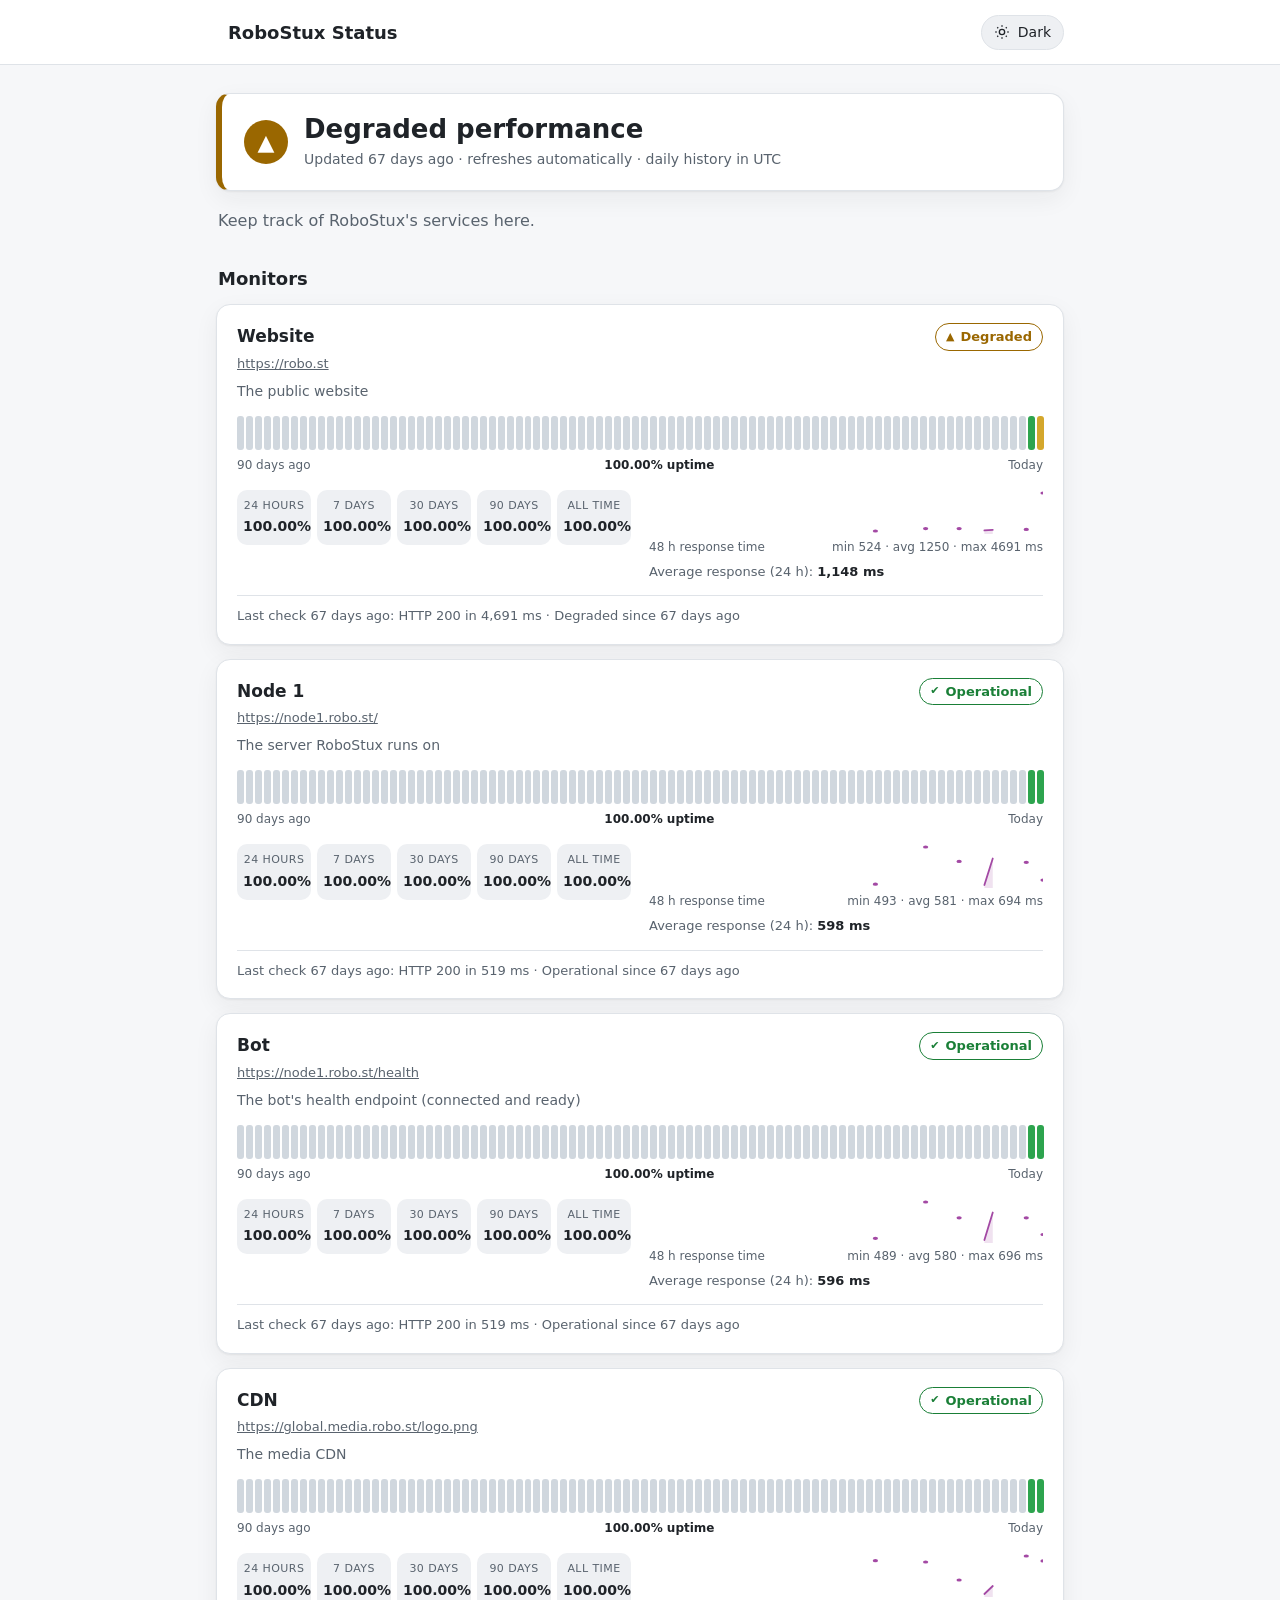
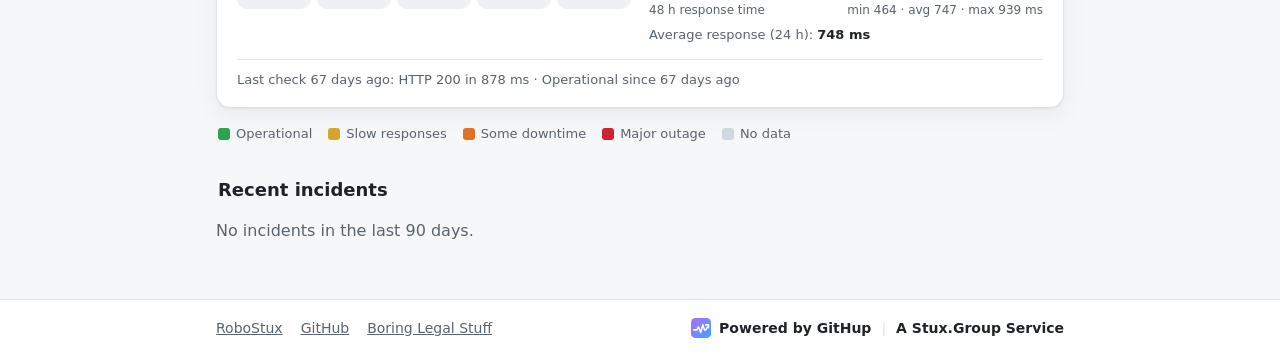
==== commit 69e099ae: "GitHup: publish status page" ====
--- a/index.html
+++ b/index.html
@@ -146,11 +146,11 @@
   </div>
 </header>
 <main id="main" class="wrap">
-  <section id="hero" class="hero st-up" role="status" aria-live="polite" aria-atomic="true">
-    <span class="hero-icon" aria-hidden="true">✔</span>
+  <section id="hero" class="hero st-degraded" role="status" aria-live="polite" aria-atomic="true">
+    <span class="hero-icon" aria-hidden="true">▲</span>
     <div>
-      <h1 id="overall-text">All systems operational</h1>
-      <p>Updated <time id="updated" datetime="2026-09-30T02:00:35Z" data-ts="1790733635">2026-09-30 02:00 UTC</time> · refreshes automatically · daily history in UTC</p>
+      <h1 id="overall-text">Degraded performance</h1>
+      <p>Updated <time id="updated" datetime="2026-09-30T08:21:41Z" data-ts="1790756501">2026-09-30 08:21 UTC</time> · refreshes automatically · daily history in UTC</p>
     </div>
   </section>
   <p class="intro">Keep track of RoboStux&#x27;s services here.</p>
@@ -158,10 +158,10 @@
   <section aria-labelledby="monitors-h">
     <h2 id="monitors-h">Monitors</h2>
     <ul class="monitors">
-<li class="card st-up" id="m-website" data-slug="website">
+<li class="card st-degraded" id="m-website" data-slug="website">
   <div class="card-head">
     <h3>Website</h3>
-    <span class="pill st-up" data-field="status"><span class="pill-icon" aria-hidden="true">✔</span><span class="pill-text">Operational</span></span>
+    <span class="pill st-degraded" data-field="status"><span class="pill-icon" aria-hidden="true">▲</span><span class="pill-text">Degraded</span></span>
   </div>
   <a class="m-url" href="https://robo.st" rel="noopener">https://robo.st</a><p class="m-desc">The public website</p>
   <div class="history">
@@ -343,19 +343,19 @@
 No data
 No data"><span class="sr-only">Mon 28 Sep 2026: No data, No data</span></li><li class="bar lvl-ok" tabindex="-1" data-tip="Tue 29 Sep 2026 (UTC)
 Operational
-100.00% uptime · 5 checks · avg 737 ms"><span class="sr-only">Tue 29 Sep 2026: Operational, 100.00% uptime · 5 checks · avg 737 ms</span></li><li class="bar lvl-ok" tabindex="0" data-tip="Wed 30 Sep 2026 (UTC)
-Operational
-100.00% uptime · 2 checks · avg 628 ms"><span class="sr-only">Wed 30 Sep 2026: Operational, 100.00% uptime · 2 checks · avg 628 ms</span></li></ol>
+100.00% uptime · 5 checks · avg 737 ms"><span class="sr-only">Tue 29 Sep 2026: Operational, 100.00% uptime · 5 checks · avg 737 ms</span></li><li class="bar lvl-degraded" tabindex="0" data-tip="Wed 30 Sep 2026 (UTC)
+Slow responses
+100.00% uptime · 4 checks · 1 slow · avg 1661 ms"><span class="sr-only">Wed 30 Sep 2026: Slow responses, 100.00% uptime · 4 checks · 1 slow · avg 1661 ms</span></li></ol>
     <div class="bar-scale" aria-hidden="true"><span>90 days ago</span><span class="bar-scale-mid" data-field="uptime.90d-text">100.00% uptime</span><span>Today</span></div>
   </div>
   <div class="card-foot">
     <dl class="uptimes" aria-label="Uptime for Website"><div><dt>24 hours</dt><dd data-field="uptime.24h">100.00%</dd></div><div><dt>7 days</dt><dd data-field="uptime.7d">100.00%</dd></div><div><dt>30 days</dt><dd data-field="uptime.30d">100.00%</dd></div><div><dt>90 days</dt><dd data-field="uptime.90d">100.00%</dd></div><div><dt>All time</dt><dd data-field="uptime.all">100.00%</dd></div></dl>
     <div class="perf">
-      <figure class="spark"><svg viewBox="0 0 240 44" preserveAspectRatio="none" role="img" aria-label="Website: response time over the last 48 hours. Average 672 ms, fastest 524 ms, slowest 790 ms."><title>Website: response time over the last 48 hours. Average 672 ms, fastest 524 ms, slowest 790 ms.</title><polygon points="234.9,44 234.9,30.9 240.0,21.6 240.0,44" class="spark-area"/><circle cx="168.5" cy="41.0" r="1.6" class="spark-dot"/><circle cx="199.1" cy="3.0" r="1.6" class="spark-dot"/><circle cx="219.6" cy="3.0" r="1.6" class="spark-dot"/><polyline points="234.9,30.9 240.0,21.6" class="spark-line"/></svg><figcaption><span>48 h response time</span><span>min 524 · avg 672 · max 790 ms</span></figcaption></figure>
-      <p class="avg">Average response (24 h): <strong data-field="avg_ms.24h">706 ms</strong></p>
+      <figure class="spark"><svg viewBox="0 0 240 44" preserveAspectRatio="none" role="img" aria-label="Website: response time over the last 48 hours. Average 1250 ms, fastest 524 ms, slowest 4691 ms."><title>Website: response time over the last 48 hours. Average 1250 ms, fastest 524 ms, slowest 4691 ms.</title><polygon points="204.3,44 204.3,40.4 209.4,39.8 209.4,44" class="spark-area"/><circle cx="137.9" cy="41.0" r="1.6" class="spark-dot"/><circle cx="168.5" cy="38.6" r="1.6" class="spark-dot"/><circle cx="188.9" cy="38.6" r="1.6" class="spark-dot"/><polyline points="204.3,40.4 209.4,39.8" class="spark-line"/><circle cx="229.8" cy="39.4" r="1.6" class="spark-dot"/><circle cx="240.0" cy="3.0" r="1.6" class="spark-dot"/></svg><figcaption><span>48 h response time</span><span>min 524 · avg 1250 · max 4691 ms</span></figcaption></figure>
+      <p class="avg">Average response (24 h): <strong data-field="avg_ms.24h">1,148 ms</strong></p>
     </div>
   </div>
-  <p class="last">Last check <time datetime="2026-09-30T02:00:34Z" data-ts="1790733634" data-field="checked_at">2026-09-30 02:00 UTC</time>: <span data-field="code">HTTP 200</span> in <span data-field="ms">660 ms</span> · Operational since <time datetime="2026-09-29T12:16:03Z" data-ts="1790684163" data-field="since">2026-09-29 12:16 UTC</time></p>
+  <p class="last">Last check <time datetime="2026-09-30T08:21:37Z" data-ts="1790756497" data-field="checked_at">2026-09-30 08:21 UTC</time>: <span data-field="code">HTTP 200</span> in <span data-field="ms">4,691 ms</span> · Degraded since <time datetime="2026-09-30T08:21:37Z" data-ts="1790756497" data-field="since">2026-09-30 08:21 UTC</time></p>
 </li>
 <li class="card st-up" id="m-node-1" data-slug="node-1">
   <div class="card-head">
@@ -544,17 +544,17 @@
 Operational
 100.00% uptime · 5 checks · avg 624 ms"><span class="sr-only">Tue 29 Sep 2026: Operational, 100.00% uptime · 5 checks · avg 624 ms</span></li><li class="bar lvl-ok" tabindex="0" data-tip="Wed 30 Sep 2026 (UTC)
 Operational
-100.00% uptime · 2 checks · avg 563 ms"><span class="sr-only">Wed 30 Sep 2026: Operational, 100.00% uptime · 2 checks · avg 563 ms</span></li></ol>
+100.00% uptime · 4 checks · avg 564 ms"><span class="sr-only">Wed 30 Sep 2026: Operational, 100.00% uptime · 4 checks · avg 564 ms</span></li></ol>
     <div class="bar-scale" aria-hidden="true"><span>90 days ago</span><span class="bar-scale-mid" data-field="uptime.90d-text">100.00% uptime</span><span>Today</span></div>
   </div>
   <div class="card-foot">
     <dl class="uptimes" aria-label="Uptime for Node 1"><div><dt>24 hours</dt><dd data-field="uptime.24h">100.00%</dd></div><div><dt>7 days</dt><dd data-field="uptime.7d">100.00%</dd></div><div><dt>30 days</dt><dd data-field="uptime.30d">100.00%</dd></div><div><dt>90 days</dt><dd data-field="uptime.90d">100.00%</dd></div><div><dt>All time</dt><dd data-field="uptime.all">100.00%</dd></div></dl>
     <div class="perf">
-      <figure class="spark"><svg viewBox="0 0 240 44" preserveAspectRatio="none" role="img" aria-label="Node 1: response time over the last 48 hours. Average 587 ms, fastest 493 ms, slowest 694 ms."><title>Node 1: response time over the last 48 hours. Average 587 ms, fastest 493 ms, slowest 694 ms.</title><polygon points="234.9,44 234.9,41.0 240.0,14.5 240.0,44" class="spark-area"/><circle cx="168.5" cy="40.2" r="1.6" class="spark-dot"/><circle cx="199.1" cy="3.0" r="1.6" class="spark-dot"/><circle cx="219.6" cy="17.4" r="1.6" class="spark-dot"/><polyline points="234.9,41.0 240.0,14.5" class="spark-line"/></svg><figcaption><span>48 h response time</span><span>min 493 · avg 587 · max 694 ms</span></figcaption></figure>
-      <p class="avg">Average response (24 h): <strong data-field="avg_ms.24h">607 ms</strong></p>
+      <figure class="spark"><svg viewBox="0 0 240 44" preserveAspectRatio="none" role="img" aria-label="Node 1: response time over the last 48 hours. Average 581 ms, fastest 493 ms, slowest 694 ms."><title>Node 1: response time over the last 48 hours. Average 581 ms, fastest 493 ms, slowest 694 ms.</title><polygon points="204.3,44 204.3,41.0 209.4,14.5 209.4,44" class="spark-area"/><circle cx="137.9" cy="40.2" r="1.6" class="spark-dot"/><circle cx="168.5" cy="3.0" r="1.6" class="spark-dot"/><circle cx="188.9" cy="17.4" r="1.6" class="spark-dot"/><polyline points="204.3,41.0 209.4,14.5" class="spark-line"/><circle cx="229.8" cy="18.3" r="1.6" class="spark-dot"/><circle cx="240.0" cy="36.1" r="1.6" class="spark-dot"/></svg><figcaption><span>48 h response time</span><span>min 493 · avg 581 · max 694 ms</span></figcaption></figure>
+      <p class="avg">Average response (24 h): <strong data-field="avg_ms.24h">598 ms</strong></p>
     </div>
   </div>
-  <p class="last">Last check <time datetime="2026-09-30T02:00:34Z" data-ts="1790733634" data-field="checked_at">2026-09-30 02:00 UTC</time>: <span data-field="code">HTTP 200</span> in <span data-field="ms">633 ms</span> · Operational since <time datetime="2026-09-29T12:16:03Z" data-ts="1790684163" data-field="since">2026-09-29 12:16 UTC</time></p>
+  <p class="last">Last check <time datetime="2026-09-30T08:21:37Z" data-ts="1790756497" data-field="checked_at">2026-09-30 08:21 UTC</time>: <span data-field="code">HTTP 200</span> in <span data-field="ms">519 ms</span> · Operational since <time datetime="2026-09-29T12:16:03Z" data-ts="1790684163" data-field="since">2026-09-29 12:16 UTC</time></p>
 </li>
 <li class="card st-up" id="m-bot" data-slug="bot">
   <div class="card-head">
@@ -743,17 +743,17 @@
 Operational
 100.00% uptime · 5 checks · avg 622 ms"><span class="sr-only">Tue 29 Sep 2026: Operational, 100.00% uptime · 5 checks · avg 622 ms</span></li><li class="bar lvl-ok" tabindex="0" data-tip="Wed 30 Sep 2026 (UTC)
 Operational
-100.00% uptime · 2 checks · avg 564 ms"><span class="sr-only">Wed 30 Sep 2026: Operational, 100.00% uptime · 2 checks · avg 564 ms</span></li></ol>
+100.00% uptime · 4 checks · avg 564 ms"><span class="sr-only">Wed 30 Sep 2026: Operational, 100.00% uptime · 4 checks · avg 564 ms</span></li></ol>
     <div class="bar-scale" aria-hidden="true"><span>90 days ago</span><span class="bar-scale-mid" data-field="uptime.90d-text">100.00% uptime</span><span>Today</span></div>
   </div>
   <div class="card-foot">
     <dl class="uptimes" aria-label="Uptime for Bot"><div><dt>24 hours</dt><dd data-field="uptime.24h">100.00%</dd></div><div><dt>7 days</dt><dd data-field="uptime.7d">100.00%</dd></div><div><dt>30 days</dt><dd data-field="uptime.30d">100.00%</dd></div><div><dt>90 days</dt><dd data-field="uptime.90d">100.00%</dd></div><div><dt>All time</dt><dd data-field="uptime.all">100.00%</dd></div></dl>
     <div class="perf">
-      <figure class="spark"><svg viewBox="0 0 240 44" preserveAspectRatio="none" role="img" aria-label="Bot: response time over the last 48 hours. Average 586 ms, fastest 489 ms, slowest 696 ms."><title>Bot: response time over the last 48 hours. Average 586 ms, fastest 489 ms, slowest 696 ms.</title><polygon points="234.9,44 234.9,41.0 240.0,13.5 240.0,44" class="spark-area"/><circle cx="168.5" cy="39.3" r="1.6" class="spark-dot"/><circle cx="199.1" cy="3.0" r="1.6" class="spark-dot"/><circle cx="219.6" cy="18.8" r="1.6" class="spark-dot"/><polyline points="234.9,41.0 240.0,13.5" class="spark-line"/></svg><figcaption><span>48 h response time</span><span>min 489 · avg 586 · max 696 ms</span></figcaption></figure>
-      <p class="avg">Average response (24 h): <strong data-field="avg_ms.24h">606 ms</strong></p>
+      <figure class="spark"><svg viewBox="0 0 240 44" preserveAspectRatio="none" role="img" aria-label="Bot: response time over the last 48 hours. Average 580 ms, fastest 489 ms, slowest 696 ms."><title>Bot: response time over the last 48 hours. Average 580 ms, fastest 489 ms, slowest 696 ms.</title><polygon points="204.3,44 204.3,41.0 209.4,13.5 209.4,44" class="spark-area"/><circle cx="137.9" cy="39.3" r="1.6" class="spark-dot"/><circle cx="168.5" cy="3.0" r="1.6" class="spark-dot"/><circle cx="188.9" cy="18.8" r="1.6" class="spark-dot"/><polyline points="204.3,41.0 209.4,13.5" class="spark-line"/><circle cx="229.8" cy="18.8" r="1.6" class="spark-dot"/><circle cx="240.0" cy="35.5" r="1.6" class="spark-dot"/></svg><figcaption><span>48 h response time</span><span>min 489 · avg 580 · max 696 ms</span></figcaption></figure>
+      <p class="avg">Average response (24 h): <strong data-field="avg_ms.24h">596 ms</strong></p>
     </div>
   </div>
-  <p class="last">Last check <time datetime="2026-09-30T02:00:34Z" data-ts="1790733634" data-field="checked_at">2026-09-30 02:00 UTC</time>: <span data-field="code">HTTP 200</span> in <span data-field="ms">639 ms</span> · Operational since <time datetime="2026-09-29T12:16:03Z" data-ts="1790684163" data-field="since">2026-09-29 12:16 UTC</time></p>
+  <p class="last">Last check <time datetime="2026-09-30T08:21:37Z" data-ts="1790756497" data-field="checked_at">2026-09-30 08:21 UTC</time>: <span data-field="code">HTTP 200</span> in <span data-field="ms">519 ms</span> · Operational since <time datetime="2026-09-29T12:16:03Z" data-ts="1790684163" data-field="since">2026-09-29 12:16 UTC</time></p>
 </li>
 <li class="card st-up" id="m-cdn" data-slug="cdn">
   <div class="card-head">
@@ -942,17 +942,17 @@
 Operational
 100.00% uptime · 5 checks · avg 777 ms"><span class="sr-only">Tue 29 Sep 2026: Operational, 100.00% uptime · 5 checks · avg 777 ms</span></li><li class="bar lvl-ok" tabindex="0" data-tip="Wed 30 Sep 2026 (UTC)
 Operational
-100.00% uptime · 2 checks · avg 514 ms"><span class="sr-only">Wed 30 Sep 2026: Operational, 100.00% uptime · 2 checks · avg 514 ms</span></li></ol>
+100.00% uptime · 4 checks · avg 711 ms"><span class="sr-only">Wed 30 Sep 2026: Operational, 100.00% uptime · 4 checks · avg 711 ms</span></li></ol>
     <div class="bar-scale" aria-hidden="true"><span>90 days ago</span><span class="bar-scale-mid" data-field="uptime.90d-text">100.00% uptime</span><span>Today</span></div>
   </div>
   <div class="card-foot">
     <dl class="uptimes" aria-label="Uptime for CDN"><div><dt>24 hours</dt><dd data-field="uptime.24h">100.00%</dd></div><div><dt>7 days</dt><dd data-field="uptime.7d">100.00%</dd></div><div><dt>30 days</dt><dd data-field="uptime.30d">100.00%</dd></div><div><dt>90 days</dt><dd data-field="uptime.90d">100.00%</dd></div><div><dt>All time</dt><dd data-field="uptime.all">100.00%</dd></div></dl>
     <div class="perf">
-      <figure class="spark"><svg viewBox="0 0 240 44" preserveAspectRatio="none" role="img" aria-label="CDN: response time over the last 48 hours. Average 682 ms, fastest 464 ms, slowest 880 ms."><title>CDN: response time over the last 48 hours. Average 682 ms, fastest 464 ms, slowest 880 ms.</title><polygon points="234.9,44 234.9,41.0 240.0,31.9 240.0,44" class="spark-area"/><circle cx="168.5" cy="3.0" r="1.6" class="spark-dot"/><circle cx="199.1" cy="4.5" r="1.6" class="spark-dot"/><circle cx="219.6" cy="25.0" r="1.6" class="spark-dot"/><polyline points="234.9,41.0 240.0,31.9" class="spark-line"/></svg><figcaption><span>48 h response time</span><span>min 464 · avg 682 · max 880 ms</span></figcaption></figure>
-      <p class="avg">Average response (24 h): <strong data-field="avg_ms.24h">702 ms</strong></p>
+      <figure class="spark"><svg viewBox="0 0 240 44" preserveAspectRatio="none" role="img" aria-label="CDN: response time over the last 48 hours. Average 747 ms, fastest 464 ms, slowest 939 ms."><title>CDN: response time over the last 48 hours. Average 747 ms, fastest 464 ms, slowest 939 ms.</title><polygon points="204.3,44 204.3,41.0 209.4,33.0 209.4,44" class="spark-area"/><circle cx="137.9" cy="7.7" r="1.6" class="spark-dot"/><circle cx="168.5" cy="9.0" r="1.6" class="spark-dot"/><circle cx="188.9" cy="27.0" r="1.6" class="spark-dot"/><polyline points="204.3,41.0 209.4,33.0" class="spark-line"/><circle cx="229.8" cy="3.0" r="1.6" class="spark-dot"/><circle cx="240.0" cy="7.9" r="1.6" class="spark-dot"/></svg><figcaption><span>48 h response time</span><span>min 464 · avg 747 · max 939 ms</span></figcaption></figure>
+      <p class="avg">Average response (24 h): <strong data-field="avg_ms.24h">748 ms</strong></p>
     </div>
   </div>
-  <p class="last">Last check <time datetime="2026-09-30T02:00:34Z" data-ts="1790733634" data-field="checked_at">2026-09-30 02:00 UTC</time>: <span data-field="code">HTTP 200</span> in <span data-field="ms">564 ms</span> · Operational since <time datetime="2026-09-29T12:16:03Z" data-ts="1790684163" data-field="since">2026-09-29 12:16 UTC</time></p>
+  <p class="last">Last check <time datetime="2026-09-30T08:21:37Z" data-ts="1790756497" data-field="checked_at">2026-09-30 08:21 UTC</time>: <span data-field="code">HTTP 200</span> in <span data-field="ms">878 ms</span> · Operational since <time datetime="2026-09-29T12:16:03Z" data-ts="1790684163" data-field="since">2026-09-29 12:16 UTC</time></p>
 </li>
     </ul>
     <ul class="legend" aria-label="History colour key"><li><span class="swatch lvl-ok" aria-hidden="true"></span>Operational</li><li><span class="swatch lvl-degraded" aria-hidden="true"></span>Slow responses</li><li><span class="swatch lvl-minor" aria-hidden="true"></span>Some downtime</li><li><span class="swatch lvl-major" aria-hidden="true"></span>Major outage</li><li><span class="swatch lvl-none" aria-hidden="true"></span>No data</li></ul>
@@ -966,7 +966,7 @@
   </div>
 </footer>
 <div id="tip" role="tooltip" hidden></div>
-<script type="application/json" id="githup-config">{"refresh": 60, "live": "https://raw.githubusercontent.com/RoboStux/Status/main/data/summary.json", "updated": 1790733635, "version": "1.2.1"}</script>
+<script type="application/json" id="githup-config">{"refresh": 60, "live": "https://raw.githubusercontent.com/RoboStux/Status/main/data/summary.json", "updated": 1790756501, "version": "1.2.1"}</script>
 <script>
 (function(){
   'use strict';
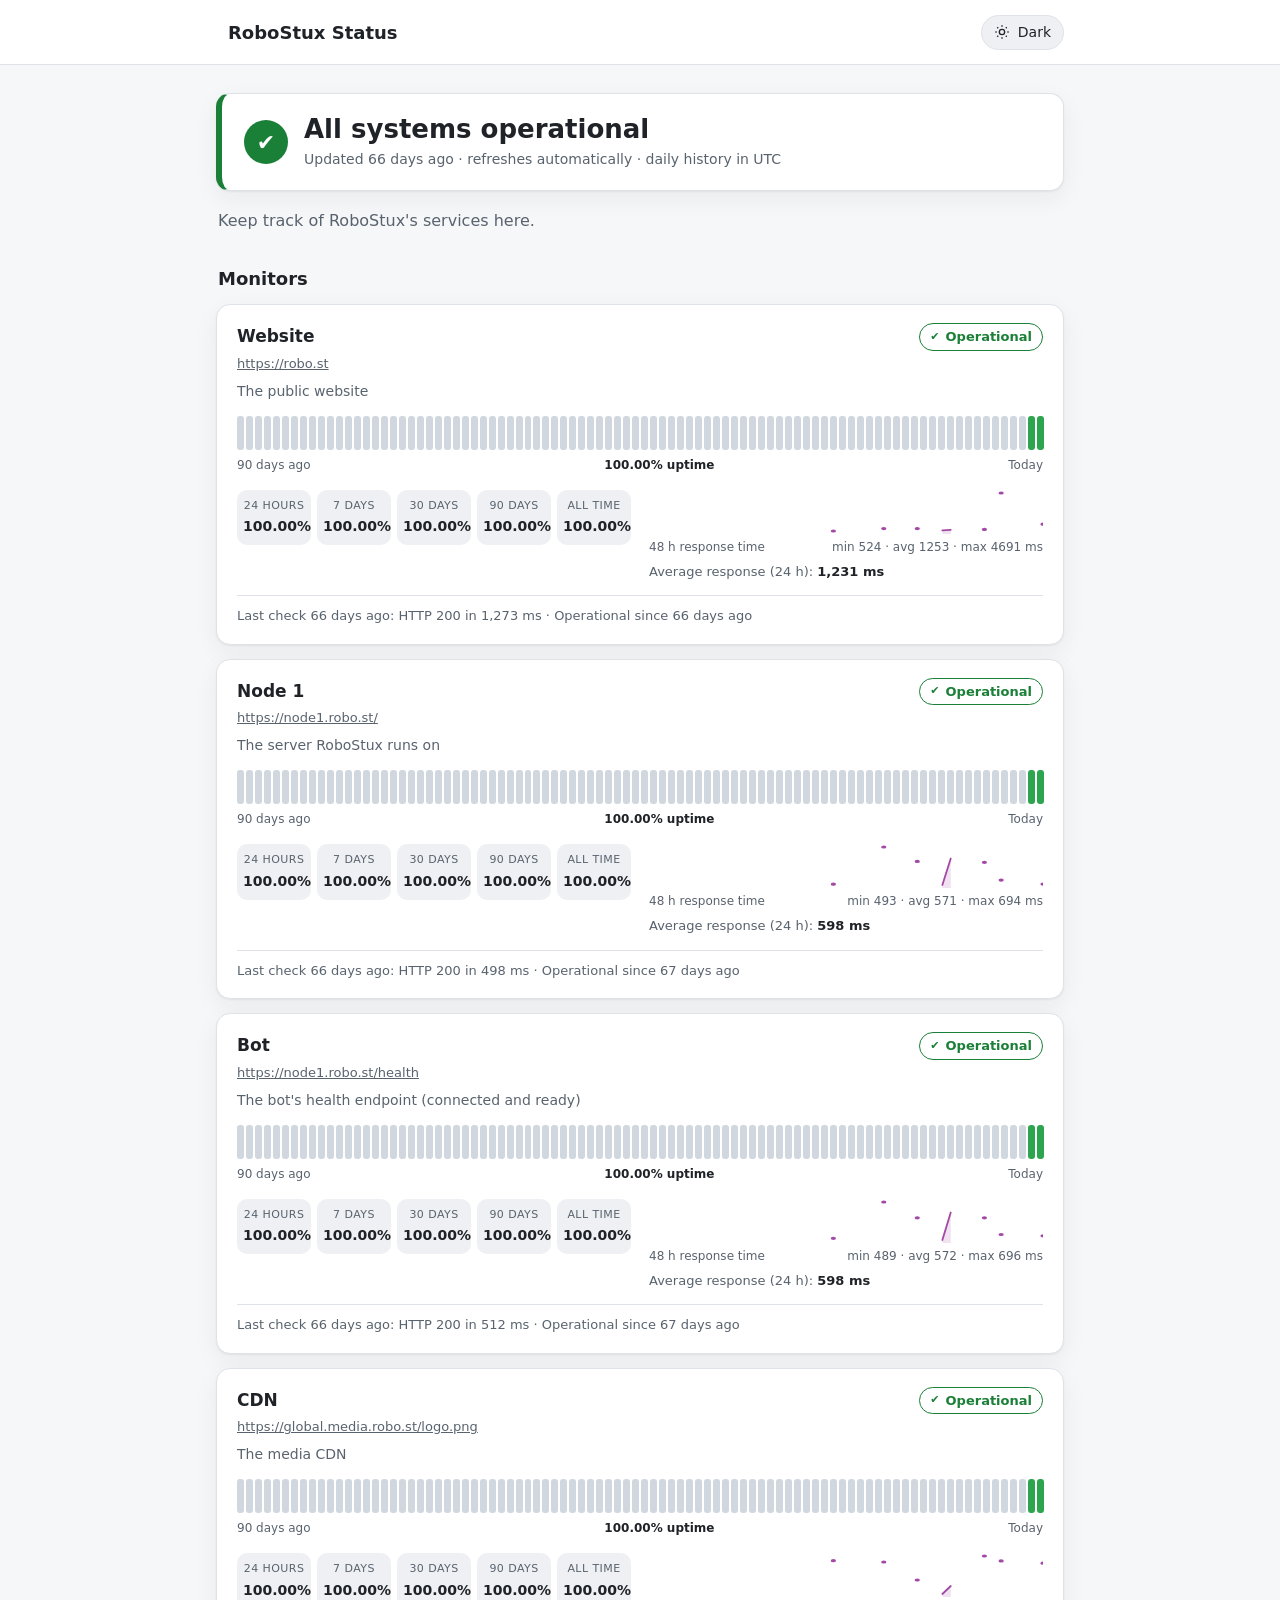
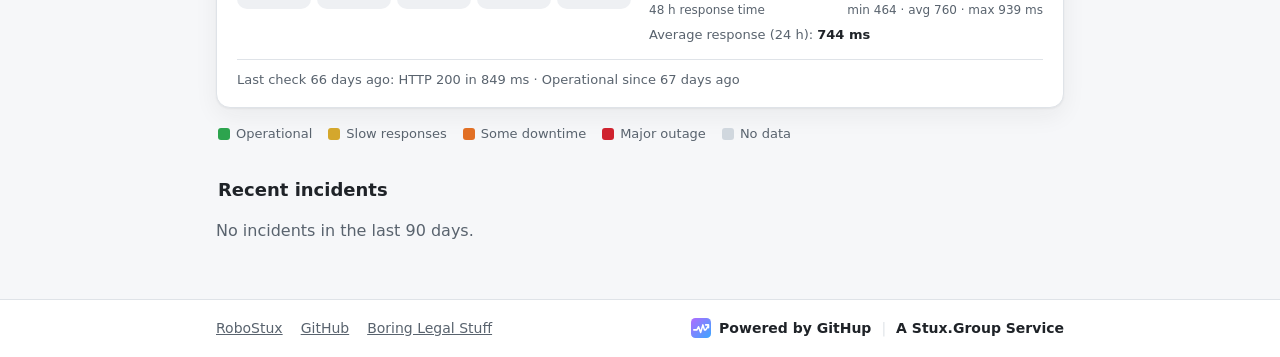
==== commit cf813abc: "GitHup: publish status page" ====
--- a/index.html
+++ b/index.html
@@ -146,11 +146,11 @@
   </div>
 </header>
 <main id="main" class="wrap">
-  <section id="hero" class="hero st-degraded" role="status" aria-live="polite" aria-atomic="true">
-    <span class="hero-icon" aria-hidden="true">▲</span>
+  <section id="hero" class="hero st-up" role="status" aria-live="polite" aria-atomic="true">
+    <span class="hero-icon" aria-hidden="true">✔</span>
     <div>
-      <h1 id="overall-text">Degraded performance</h1>
-      <p>Updated <time id="updated" datetime="2026-09-30T08:21:41Z" data-ts="1790756501">2026-09-30 08:21 UTC</time> · refreshes automatically · daily history in UTC</p>
+      <h1 id="overall-text">All systems operational</h1>
+      <p>Updated <time id="updated" datetime="2026-09-30T13:02:33Z" data-ts="1790773353">2026-09-30 13:02 UTC</time> · refreshes automatically · daily history in UTC</p>
     </div>
   </section>
   <p class="intro">Keep track of RoboStux&#x27;s services here.</p>
@@ -158,10 +158,10 @@
   <section aria-labelledby="monitors-h">
     <h2 id="monitors-h">Monitors</h2>
     <ul class="monitors">
-<li class="card st-degraded" id="m-website" data-slug="website">
+<li class="card st-up" id="m-website" data-slug="website">
   <div class="card-head">
     <h3>Website</h3>
-    <span class="pill st-degraded" data-field="status"><span class="pill-icon" aria-hidden="true">▲</span><span class="pill-text">Degraded</span></span>
+    <span class="pill st-up" data-field="status"><span class="pill-icon" aria-hidden="true">✔</span><span class="pill-text">Operational</span></span>
   </div>
   <a class="m-url" href="https://robo.st" rel="noopener">https://robo.st</a><p class="m-desc">The public website</p>
   <div class="history">
@@ -343,19 +343,19 @@
 No data
 No data"><span class="sr-only">Mon 28 Sep 2026: No data, No data</span></li><li class="bar lvl-ok" tabindex="-1" data-tip="Tue 29 Sep 2026 (UTC)
 Operational
-100.00% uptime · 5 checks · avg 737 ms"><span class="sr-only">Tue 29 Sep 2026: Operational, 100.00% uptime · 5 checks · avg 737 ms</span></li><li class="bar lvl-degraded" tabindex="0" data-tip="Wed 30 Sep 2026 (UTC)
-Slow responses
-100.00% uptime · 4 checks · 1 slow · avg 1661 ms"><span class="sr-only">Wed 30 Sep 2026: Slow responses, 100.00% uptime · 4 checks · 1 slow · avg 1661 ms</span></li></ol>
+100.00% uptime · 5 checks · avg 737 ms"><span class="sr-only">Tue 29 Sep 2026: Operational, 100.00% uptime · 5 checks · avg 737 ms</span></li><li class="bar lvl-ok" tabindex="0" data-tip="Wed 30 Sep 2026 (UTC)
+Operational
+100.00% uptime · 5 checks · 1 slow · avg 1584 ms"><span class="sr-only">Wed 30 Sep 2026: Operational, 100.00% uptime · 5 checks · 1 slow · avg 1584 ms</span></li></ol>
     <div class="bar-scale" aria-hidden="true"><span>90 days ago</span><span class="bar-scale-mid" data-field="uptime.90d-text">100.00% uptime</span><span>Today</span></div>
   </div>
   <div class="card-foot">
     <dl class="uptimes" aria-label="Uptime for Website"><div><dt>24 hours</dt><dd data-field="uptime.24h">100.00%</dd></div><div><dt>7 days</dt><dd data-field="uptime.7d">100.00%</dd></div><div><dt>30 days</dt><dd data-field="uptime.30d">100.00%</dd></div><div><dt>90 days</dt><dd data-field="uptime.90d">100.00%</dd></div><div><dt>All time</dt><dd data-field="uptime.all">100.00%</dd></div></dl>
     <div class="perf">
-      <figure class="spark"><svg viewBox="0 0 240 44" preserveAspectRatio="none" role="img" aria-label="Website: response time over the last 48 hours. Average 1250 ms, fastest 524 ms, slowest 4691 ms."><title>Website: response time over the last 48 hours. Average 1250 ms, fastest 524 ms, slowest 4691 ms.</title><polygon points="204.3,44 204.3,40.4 209.4,39.8 209.4,44" class="spark-area"/><circle cx="137.9" cy="41.0" r="1.6" class="spark-dot"/><circle cx="168.5" cy="38.6" r="1.6" class="spark-dot"/><circle cx="188.9" cy="38.6" r="1.6" class="spark-dot"/><polyline points="204.3,40.4 209.4,39.8" class="spark-line"/><circle cx="229.8" cy="39.4" r="1.6" class="spark-dot"/><circle cx="240.0" cy="3.0" r="1.6" class="spark-dot"/></svg><figcaption><span>48 h response time</span><span>min 524 · avg 1250 · max 4691 ms</span></figcaption></figure>
-      <p class="avg">Average response (24 h): <strong data-field="avg_ms.24h">1,148 ms</strong></p>
+      <figure class="spark"><svg viewBox="0 0 240 44" preserveAspectRatio="none" role="img" aria-label="Website: response time over the last 48 hours. Average 1253 ms, fastest 524 ms, slowest 4691 ms."><title>Website: response time over the last 48 hours. Average 1253 ms, fastest 524 ms, slowest 4691 ms.</title><polygon points="178.7,44 178.7,40.4 183.8,39.8 183.8,44" class="spark-area"/><circle cx="112.3" cy="41.0" r="1.6" class="spark-dot"/><circle cx="143.0" cy="38.6" r="1.6" class="spark-dot"/><circle cx="163.4" cy="38.6" r="1.6" class="spark-dot"/><polyline points="178.7,40.4 183.8,39.8" class="spark-line"/><circle cx="204.3" cy="39.4" r="1.6" class="spark-dot"/><circle cx="214.5" cy="3.0" r="1.6" class="spark-dot"/><circle cx="240.0" cy="34.2" r="1.6" class="spark-dot"/></svg><figcaption><span>48 h response time</span><span>min 524 · avg 1253 · max 4691 ms</span></figcaption></figure>
+      <p class="avg">Average response (24 h): <strong data-field="avg_ms.24h">1,231 ms</strong></p>
     </div>
   </div>
-  <p class="last">Last check <time datetime="2026-09-30T08:21:37Z" data-ts="1790756497" data-field="checked_at">2026-09-30 08:21 UTC</time>: <span data-field="code">HTTP 200</span> in <span data-field="ms">4,691 ms</span> · Degraded since <time datetime="2026-09-30T08:21:37Z" data-ts="1790756497" data-field="since">2026-09-30 08:21 UTC</time></p>
+  <p class="last">Last check <time datetime="2026-09-30T13:02:32Z" data-ts="1790773352" data-field="checked_at">2026-09-30 13:02 UTC</time>: <span data-field="code">HTTP 200</span> in <span data-field="ms">1,273 ms</span> · Operational since <time datetime="2026-09-30T13:02:32Z" data-ts="1790773352" data-field="since">2026-09-30 13:02 UTC</time></p>
 </li>
 <li class="card st-up" id="m-node-1" data-slug="node-1">
   <div class="card-head">
@@ -544,17 +544,17 @@
 Operational
 100.00% uptime · 5 checks · avg 624 ms"><span class="sr-only">Tue 29 Sep 2026: Operational, 100.00% uptime · 5 checks · avg 624 ms</span></li><li class="bar lvl-ok" tabindex="0" data-tip="Wed 30 Sep 2026 (UTC)
 Operational
-100.00% uptime · 4 checks · avg 564 ms"><span class="sr-only">Wed 30 Sep 2026: Operational, 100.00% uptime · 4 checks · avg 564 ms</span></li></ol>
+100.00% uptime · 5 checks · avg 551 ms"><span class="sr-only">Wed 30 Sep 2026: Operational, 100.00% uptime · 5 checks · avg 551 ms</span></li></ol>
     <div class="bar-scale" aria-hidden="true"><span>90 days ago</span><span class="bar-scale-mid" data-field="uptime.90d-text">100.00% uptime</span><span>Today</span></div>
   </div>
   <div class="card-foot">
     <dl class="uptimes" aria-label="Uptime for Node 1"><div><dt>24 hours</dt><dd data-field="uptime.24h">100.00%</dd></div><div><dt>7 days</dt><dd data-field="uptime.7d">100.00%</dd></div><div><dt>30 days</dt><dd data-field="uptime.30d">100.00%</dd></div><div><dt>90 days</dt><dd data-field="uptime.90d">100.00%</dd></div><div><dt>All time</dt><dd data-field="uptime.all">100.00%</dd></div></dl>
     <div class="perf">
-      <figure class="spark"><svg viewBox="0 0 240 44" preserveAspectRatio="none" role="img" aria-label="Node 1: response time over the last 48 hours. Average 581 ms, fastest 493 ms, slowest 694 ms."><title>Node 1: response time over the last 48 hours. Average 581 ms, fastest 493 ms, slowest 694 ms.</title><polygon points="204.3,44 204.3,41.0 209.4,14.5 209.4,44" class="spark-area"/><circle cx="137.9" cy="40.2" r="1.6" class="spark-dot"/><circle cx="168.5" cy="3.0" r="1.6" class="spark-dot"/><circle cx="188.9" cy="17.4" r="1.6" class="spark-dot"/><polyline points="204.3,41.0 209.4,14.5" class="spark-line"/><circle cx="229.8" cy="18.3" r="1.6" class="spark-dot"/><circle cx="240.0" cy="36.1" r="1.6" class="spark-dot"/></svg><figcaption><span>48 h response time</span><span>min 493 · avg 581 · max 694 ms</span></figcaption></figure>
+      <figure class="spark"><svg viewBox="0 0 240 44" preserveAspectRatio="none" role="img" aria-label="Node 1: response time over the last 48 hours. Average 571 ms, fastest 493 ms, slowest 694 ms."><title>Node 1: response time over the last 48 hours. Average 571 ms, fastest 493 ms, slowest 694 ms.</title><polygon points="178.7,44 178.7,41.0 183.8,14.5 183.8,44" class="spark-area"/><circle cx="112.3" cy="40.2" r="1.6" class="spark-dot"/><circle cx="143.0" cy="3.0" r="1.6" class="spark-dot"/><circle cx="163.4" cy="17.4" r="1.6" class="spark-dot"/><polyline points="178.7,41.0 183.8,14.5" class="spark-line"/><circle cx="204.3" cy="18.3" r="1.6" class="spark-dot"/><circle cx="214.5" cy="36.1" r="1.6" class="spark-dot"/><circle cx="240.0" cy="40.1" r="1.6" class="spark-dot"/></svg><figcaption><span>48 h response time</span><span>min 493 · avg 571 · max 694 ms</span></figcaption></figure>
       <p class="avg">Average response (24 h): <strong data-field="avg_ms.24h">598 ms</strong></p>
     </div>
   </div>
-  <p class="last">Last check <time datetime="2026-09-30T08:21:37Z" data-ts="1790756497" data-field="checked_at">2026-09-30 08:21 UTC</time>: <span data-field="code">HTTP 200</span> in <span data-field="ms">519 ms</span> · Operational since <time datetime="2026-09-29T12:16:03Z" data-ts="1790684163" data-field="since">2026-09-29 12:16 UTC</time></p>
+  <p class="last">Last check <time datetime="2026-09-30T13:02:32Z" data-ts="1790773352" data-field="checked_at">2026-09-30 13:02 UTC</time>: <span data-field="code">HTTP 200</span> in <span data-field="ms">498 ms</span> · Operational since <time datetime="2026-09-29T12:16:03Z" data-ts="1790684163" data-field="since">2026-09-29 12:16 UTC</time></p>
 </li>
 <li class="card st-up" id="m-bot" data-slug="bot">
   <div class="card-head">
@@ -743,17 +743,17 @@
 Operational
 100.00% uptime · 5 checks · avg 622 ms"><span class="sr-only">Tue 29 Sep 2026: Operational, 100.00% uptime · 5 checks · avg 622 ms</span></li><li class="bar lvl-ok" tabindex="0" data-tip="Wed 30 Sep 2026 (UTC)
 Operational
-100.00% uptime · 4 checks · avg 564 ms"><span class="sr-only">Wed 30 Sep 2026: Operational, 100.00% uptime · 4 checks · avg 564 ms</span></li></ol>
+100.00% uptime · 5 checks · avg 554 ms"><span class="sr-only">Wed 30 Sep 2026: Operational, 100.00% uptime · 5 checks · avg 554 ms</span></li></ol>
     <div class="bar-scale" aria-hidden="true"><span>90 days ago</span><span class="bar-scale-mid" data-field="uptime.90d-text">100.00% uptime</span><span>Today</span></div>
   </div>
   <div class="card-foot">
     <dl class="uptimes" aria-label="Uptime for Bot"><div><dt>24 hours</dt><dd data-field="uptime.24h">100.00%</dd></div><div><dt>7 days</dt><dd data-field="uptime.7d">100.00%</dd></div><div><dt>30 days</dt><dd data-field="uptime.30d">100.00%</dd></div><div><dt>90 days</dt><dd data-field="uptime.90d">100.00%</dd></div><div><dt>All time</dt><dd data-field="uptime.all">100.00%</dd></div></dl>
     <div class="perf">
-      <figure class="spark"><svg viewBox="0 0 240 44" preserveAspectRatio="none" role="img" aria-label="Bot: response time over the last 48 hours. Average 580 ms, fastest 489 ms, slowest 696 ms."><title>Bot: response time over the last 48 hours. Average 580 ms, fastest 489 ms, slowest 696 ms.</title><polygon points="204.3,44 204.3,41.0 209.4,13.5 209.4,44" class="spark-area"/><circle cx="137.9" cy="39.3" r="1.6" class="spark-dot"/><circle cx="168.5" cy="3.0" r="1.6" class="spark-dot"/><circle cx="188.9" cy="18.8" r="1.6" class="spark-dot"/><polyline points="204.3,41.0 209.4,13.5" class="spark-line"/><circle cx="229.8" cy="18.8" r="1.6" class="spark-dot"/><circle cx="240.0" cy="35.5" r="1.6" class="spark-dot"/></svg><figcaption><span>48 h response time</span><span>min 489 · avg 580 · max 696 ms</span></figcaption></figure>
-      <p class="avg">Average response (24 h): <strong data-field="avg_ms.24h">596 ms</strong></p>
+      <figure class="spark"><svg viewBox="0 0 240 44" preserveAspectRatio="none" role="img" aria-label="Bot: response time over the last 48 hours. Average 572 ms, fastest 489 ms, slowest 696 ms."><title>Bot: response time over the last 48 hours. Average 572 ms, fastest 489 ms, slowest 696 ms.</title><polygon points="178.7,44 178.7,41.0 183.8,13.5 183.8,44" class="spark-area"/><circle cx="112.3" cy="39.3" r="1.6" class="spark-dot"/><circle cx="143.0" cy="3.0" r="1.6" class="spark-dot"/><circle cx="163.4" cy="18.8" r="1.6" class="spark-dot"/><polyline points="178.7,41.0 183.8,13.5" class="spark-line"/><circle cx="204.3" cy="18.8" r="1.6" class="spark-dot"/><circle cx="214.5" cy="35.5" r="1.6" class="spark-dot"/><circle cx="240.0" cy="36.8" r="1.6" class="spark-dot"/></svg><figcaption><span>48 h response time</span><span>min 489 · avg 572 · max 696 ms</span></figcaption></figure>
+      <p class="avg">Average response (24 h): <strong data-field="avg_ms.24h">598 ms</strong></p>
     </div>
   </div>
-  <p class="last">Last check <time datetime="2026-09-30T08:21:37Z" data-ts="1790756497" data-field="checked_at">2026-09-30 08:21 UTC</time>: <span data-field="code">HTTP 200</span> in <span data-field="ms">519 ms</span> · Operational since <time datetime="2026-09-29T12:16:03Z" data-ts="1790684163" data-field="since">2026-09-29 12:16 UTC</time></p>
+  <p class="last">Last check <time datetime="2026-09-30T13:02:32Z" data-ts="1790773352" data-field="checked_at">2026-09-30 13:02 UTC</time>: <span data-field="code">HTTP 200</span> in <span data-field="ms">512 ms</span> · Operational since <time datetime="2026-09-29T12:16:03Z" data-ts="1790684163" data-field="since">2026-09-29 12:16 UTC</time></p>
 </li>
 <li class="card st-up" id="m-cdn" data-slug="cdn">
   <div class="card-head">
@@ -942,17 +942,17 @@
 Operational
 100.00% uptime · 5 checks · avg 777 ms"><span class="sr-only">Tue 29 Sep 2026: Operational, 100.00% uptime · 5 checks · avg 777 ms</span></li><li class="bar lvl-ok" tabindex="0" data-tip="Wed 30 Sep 2026 (UTC)
 Operational
-100.00% uptime · 4 checks · avg 711 ms"><span class="sr-only">Wed 30 Sep 2026: Operational, 100.00% uptime · 4 checks · avg 711 ms</span></li></ol>
+100.00% uptime · 5 checks · avg 739 ms"><span class="sr-only">Wed 30 Sep 2026: Operational, 100.00% uptime · 5 checks · avg 739 ms</span></li></ol>
     <div class="bar-scale" aria-hidden="true"><span>90 days ago</span><span class="bar-scale-mid" data-field="uptime.90d-text">100.00% uptime</span><span>Today</span></div>
   </div>
   <div class="card-foot">
     <dl class="uptimes" aria-label="Uptime for CDN"><div><dt>24 hours</dt><dd data-field="uptime.24h">100.00%</dd></div><div><dt>7 days</dt><dd data-field="uptime.7d">100.00%</dd></div><div><dt>30 days</dt><dd data-field="uptime.30d">100.00%</dd></div><div><dt>90 days</dt><dd data-field="uptime.90d">100.00%</dd></div><div><dt>All time</dt><dd data-field="uptime.all">100.00%</dd></div></dl>
     <div class="perf">
-      <figure class="spark"><svg viewBox="0 0 240 44" preserveAspectRatio="none" role="img" aria-label="CDN: response time over the last 48 hours. Average 747 ms, fastest 464 ms, slowest 939 ms."><title>CDN: response time over the last 48 hours. Average 747 ms, fastest 464 ms, slowest 939 ms.</title><polygon points="204.3,44 204.3,41.0 209.4,33.0 209.4,44" class="spark-area"/><circle cx="137.9" cy="7.7" r="1.6" class="spark-dot"/><circle cx="168.5" cy="9.0" r="1.6" class="spark-dot"/><circle cx="188.9" cy="27.0" r="1.6" class="spark-dot"/><polyline points="204.3,41.0 209.4,33.0" class="spark-line"/><circle cx="229.8" cy="3.0" r="1.6" class="spark-dot"/><circle cx="240.0" cy="7.9" r="1.6" class="spark-dot"/></svg><figcaption><span>48 h response time</span><span>min 464 · avg 747 · max 939 ms</span></figcaption></figure>
-      <p class="avg">Average response (24 h): <strong data-field="avg_ms.24h">748 ms</strong></p>
+      <figure class="spark"><svg viewBox="0 0 240 44" preserveAspectRatio="none" role="img" aria-label="CDN: response time over the last 48 hours. Average 760 ms, fastest 464 ms, slowest 939 ms."><title>CDN: response time over the last 48 hours. Average 760 ms, fastest 464 ms, slowest 939 ms.</title><polygon points="178.7,44 178.7,41.0 183.8,33.0 183.8,44" class="spark-area"/><circle cx="112.3" cy="7.7" r="1.6" class="spark-dot"/><circle cx="143.0" cy="9.0" r="1.6" class="spark-dot"/><circle cx="163.4" cy="27.0" r="1.6" class="spark-dot"/><polyline points="178.7,41.0 183.8,33.0" class="spark-line"/><circle cx="204.3" cy="3.0" r="1.6" class="spark-dot"/><circle cx="214.5" cy="7.9" r="1.6" class="spark-dot"/><circle cx="240.0" cy="10.2" r="1.6" class="spark-dot"/></svg><figcaption><span>48 h response time</span><span>min 464 · avg 760 · max 939 ms</span></figcaption></figure>
+      <p class="avg">Average response (24 h): <strong data-field="avg_ms.24h">744 ms</strong></p>
     </div>
   </div>
-  <p class="last">Last check <time datetime="2026-09-30T08:21:37Z" data-ts="1790756497" data-field="checked_at">2026-09-30 08:21 UTC</time>: <span data-field="code">HTTP 200</span> in <span data-field="ms">878 ms</span> · Operational since <time datetime="2026-09-29T12:16:03Z" data-ts="1790684163" data-field="since">2026-09-29 12:16 UTC</time></p>
+  <p class="last">Last check <time datetime="2026-09-30T13:02:32Z" data-ts="1790773352" data-field="checked_at">2026-09-30 13:02 UTC</time>: <span data-field="code">HTTP 200</span> in <span data-field="ms">849 ms</span> · Operational since <time datetime="2026-09-29T12:16:03Z" data-ts="1790684163" data-field="since">2026-09-29 12:16 UTC</time></p>
 </li>
     </ul>
     <ul class="legend" aria-label="History colour key"><li><span class="swatch lvl-ok" aria-hidden="true"></span>Operational</li><li><span class="swatch lvl-degraded" aria-hidden="true"></span>Slow responses</li><li><span class="swatch lvl-minor" aria-hidden="true"></span>Some downtime</li><li><span class="swatch lvl-major" aria-hidden="true"></span>Major outage</li><li><span class="swatch lvl-none" aria-hidden="true"></span>No data</li></ul>
@@ -966,7 +966,7 @@
   </div>
 </footer>
 <div id="tip" role="tooltip" hidden></div>
-<script type="application/json" id="githup-config">{"refresh": 60, "live": "https://raw.githubusercontent.com/RoboStux/Status/main/data/summary.json", "updated": 1790756501, "version": "1.2.1"}</script>
+<script type="application/json" id="githup-config">{"refresh": 60, "live": "https://raw.githubusercontent.com/RoboStux/Status/main/data/summary.json", "updated": 1790773353, "version": "1.2.1"}</script>
 <script>
 (function(){
   'use strict';
